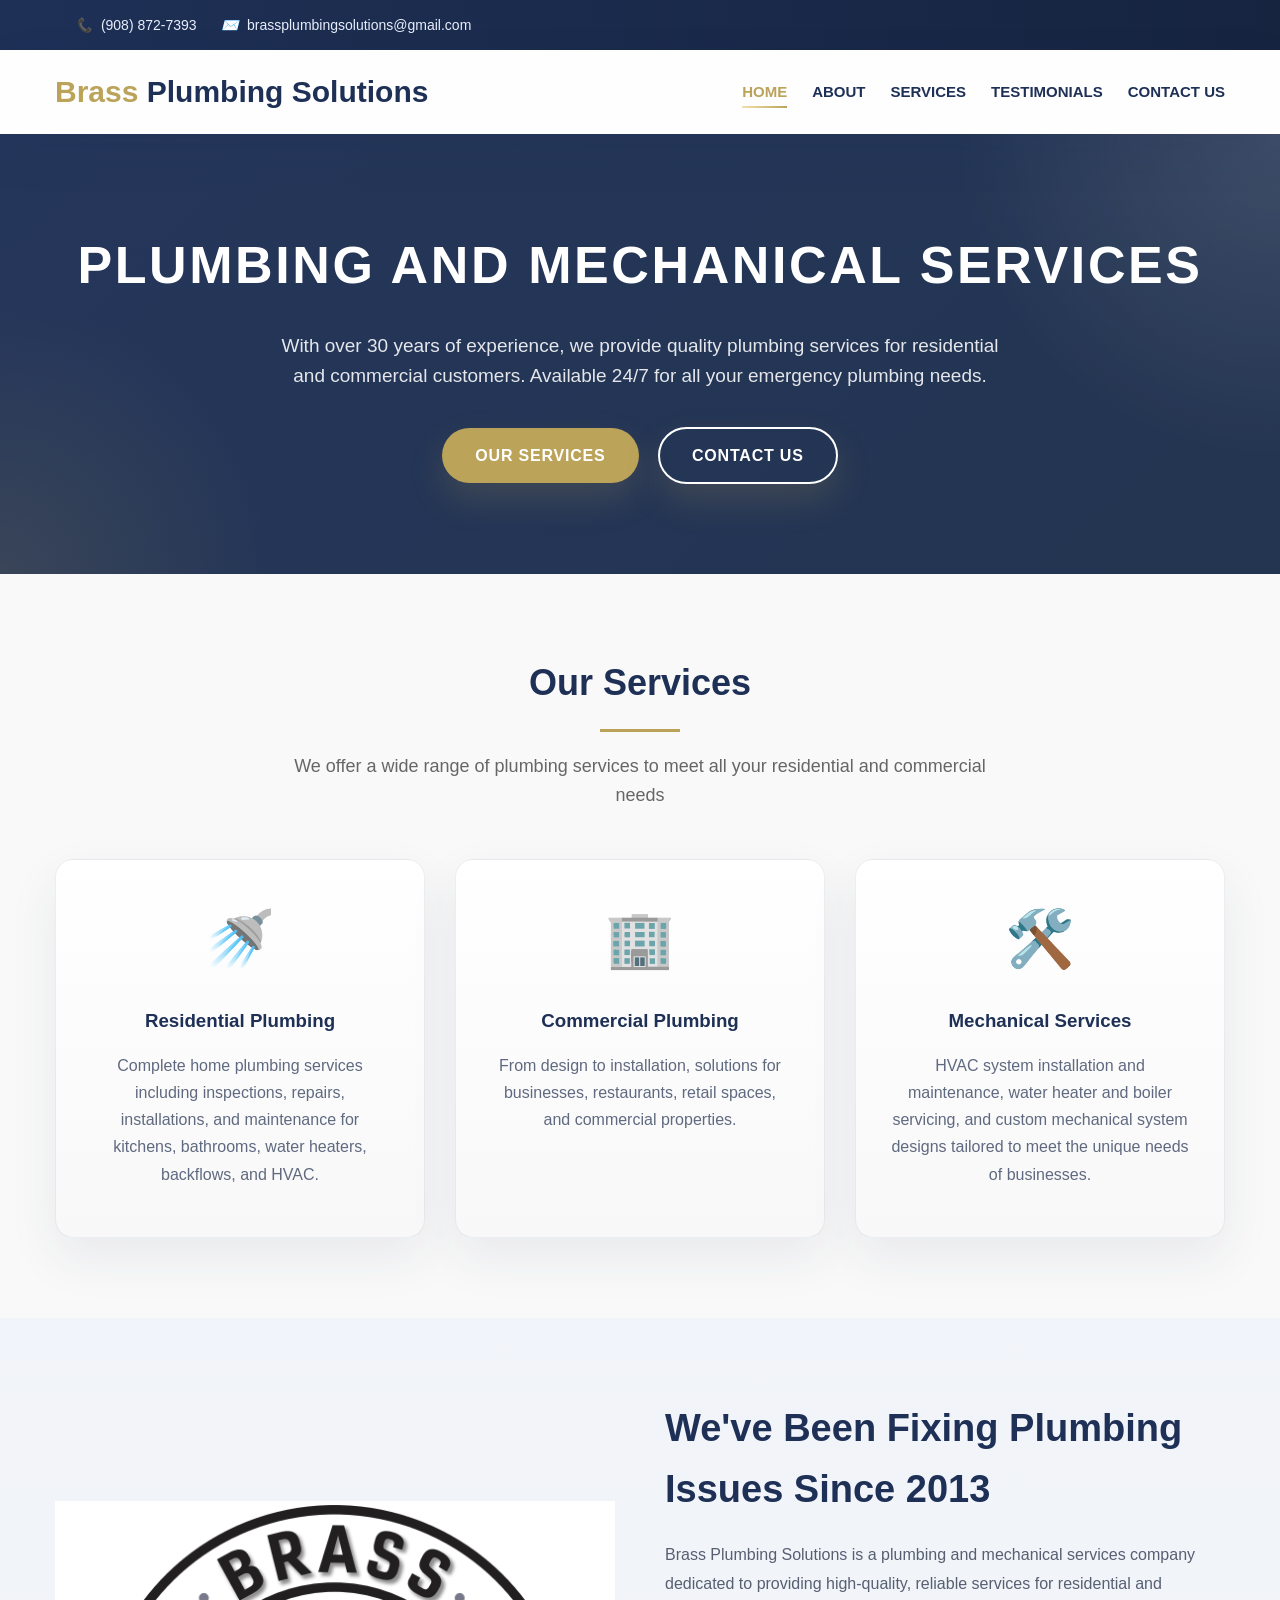
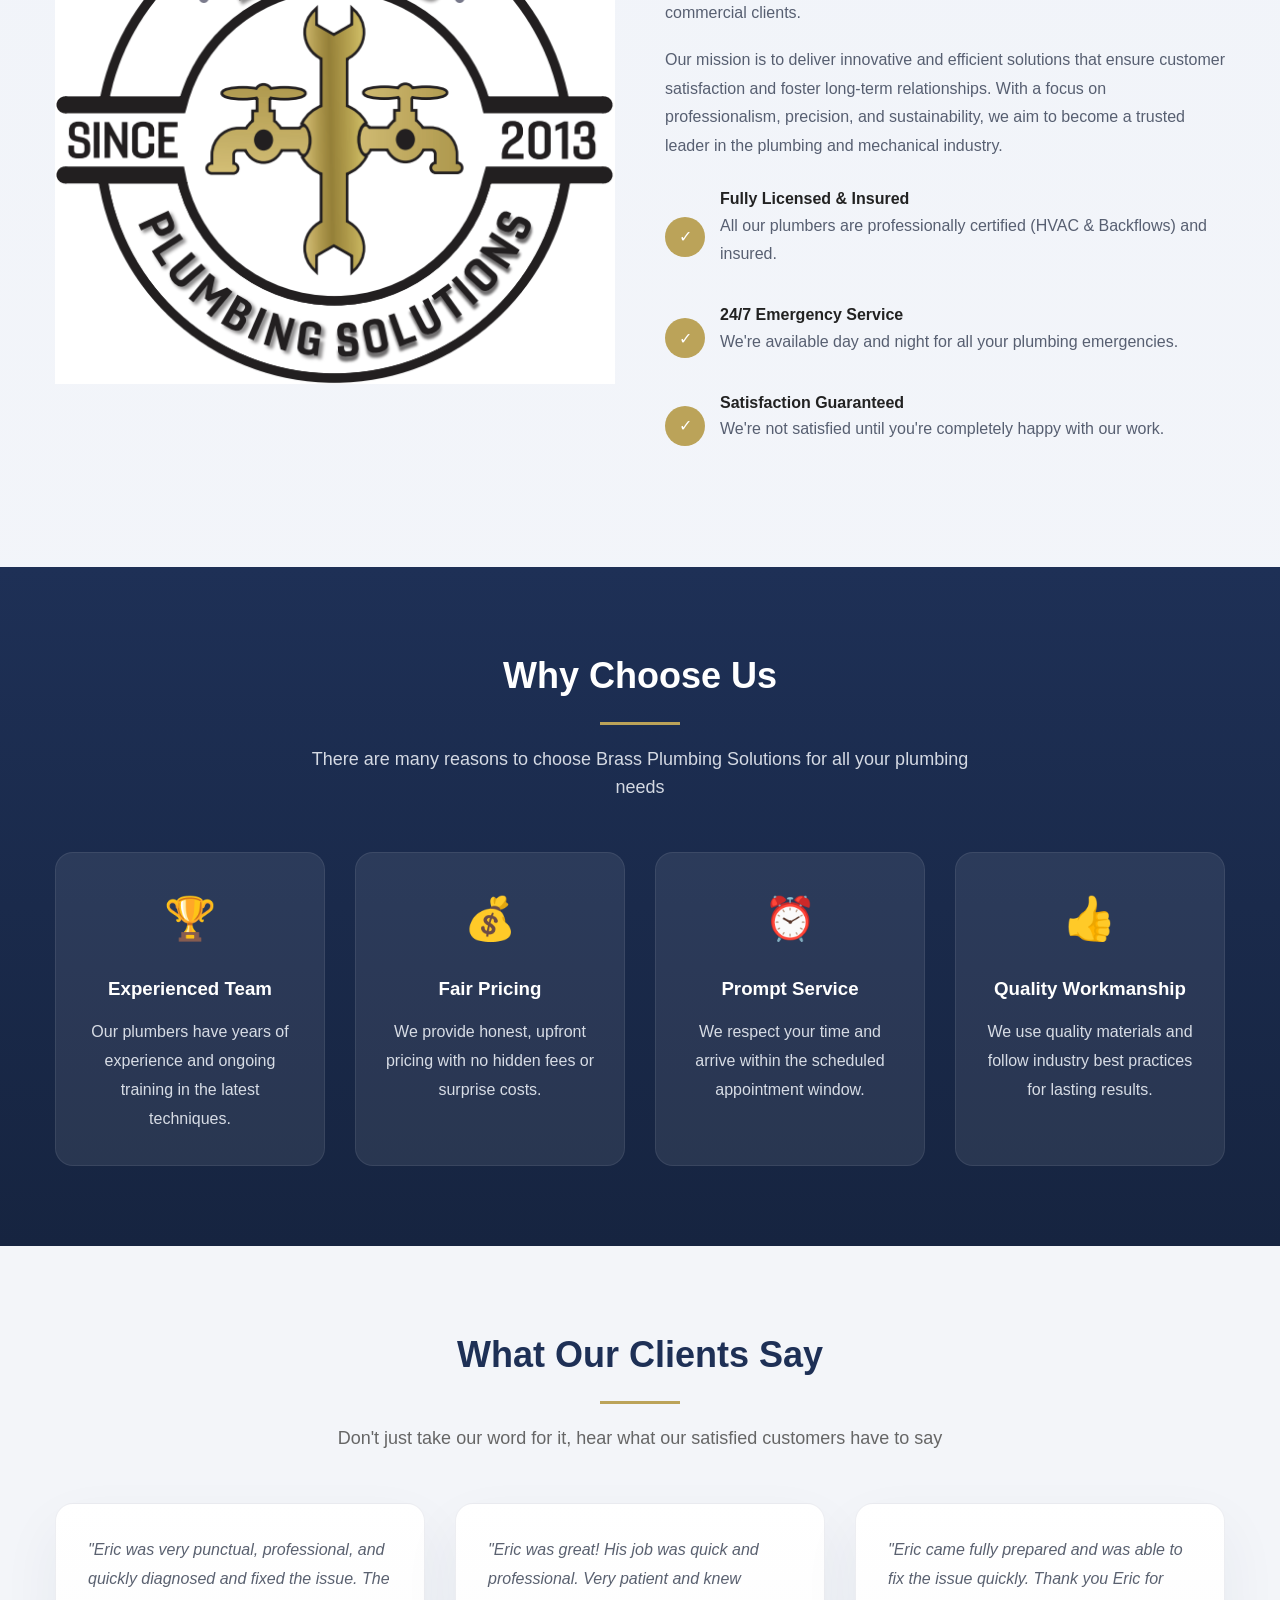
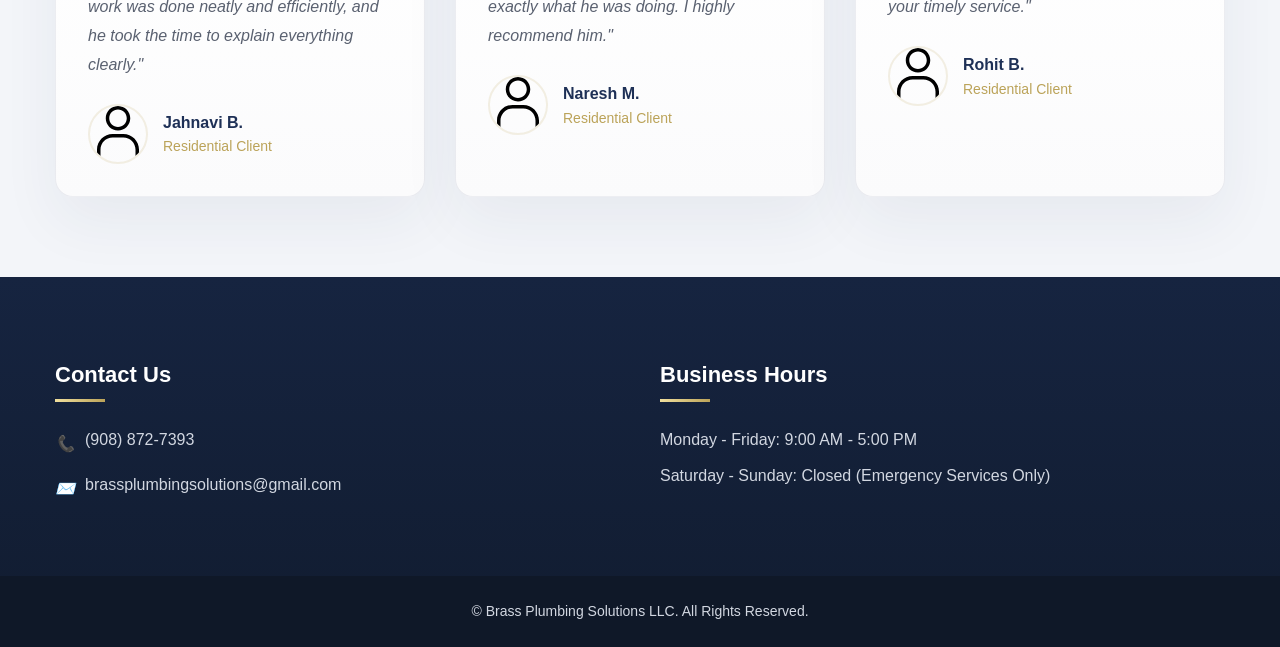
==== index.html @ 040430d1 "Add mobile navigation toggle and improve header styles" ====
<!DOCTYPE html>
<html lang="en">

<head>
    <meta charset="UTF-8">
    <meta name="viewport" content="width=device-width, initial-scale=1.0">
    <title>Brass Plumbing Solutions</title>
    <link rel="stylesheet" href="style.css">

</head>

<body>
    <!-- Header Top -->
    <div class="header-top">
        <div class="container">
            <div class="header-top-content">
                <div class="header-contact">
                    <a name="home"></a>
                    <a href="tel:+19088727393"><i>📞</i> (908) 872-7393</a>
                    <a href="mailto:brassplumbingsolutions@gmail.com"><i>✉️</i> brassplumbingsolutions@gmail.com</a>
                </div>
                <!-- Uncomment when there is social media -->
                <!-- <div class="header-social"> -->
                <!-- <a href="#"">Thumbtack</a> -->
                <!-- <a href="#">TW</a>
                    <a href="#">IG</a>
                    <a href="#">LI</a> -->
            </div>
        </div>
    </div>

    <!-- Main Header -->
    <header class="main-header">
        <div class="container">
            <div class="header-content">
                <div class="logo">
                    <span>Brass</span> Plumbing Solutions
                </div>
                <button class="mobile-menu-toggle" type="button" aria-label="Toggle navigation menu">
                    <span class="menu-icon">
                        <span></span>
                        <span></span>
                        <span></span>
                    </span>
                    <span class="menu-label">Navigation</span>
                </button>
                <ul class="nav-menu">
                    <li><a href="#" class="active">Home</a></li>
                    <li><a href="#about">About</a></li>
                    <li><a href="#services">Services</a></li>
                    <!-- <li><a href="#">Projects</a></li> -->
                    <li><a href="#testimonials">Testimonials</a></li>
                    <li><a href="contact-page.html">Contact Us</a></li>
                </ul>
            </div>
        </div>
    </header>

    <!-- Hero Section -->
    <section class="hero">
        <div class="container">
            <div class="hero-content">
                <h1>Plumbing and Mechanical Services </h1>
                <p>With over 30 years of experience, we provide quality plumbing services for residential and commercial
                    customers. Available 24/7 for all your emergency plumbing needs.</p>
                <div class="hero-btns">
                    <a href="#services" class="btn">Our Services</a>
                    <a href="contact-page.html" class="btn btn-secondary">Contact Us</a>
                </div>
            </div>
        </div>
    </section>

    <!-- Services Section -->
    <section class="services section-padding">
        <div class="container">
            <div class="section-title">
                <a name="services"></a>
                <h2>Our Services</h2>
                <p>We offer a wide range of plumbing services to meet all your residential and commercial needs</p>
            </div>
            <div class="services-grid">
                <div class="service-box">
                    <div class="service-icon">🚿</div>
                    <h3>Residential Plumbing</h3>
                    <p>Complete home plumbing services including inspections, repairs, installations, and maintenance
                        for kitchens,
                        bathrooms, water heaters, backflows, and HVAC.</p>
                </div>

                <div class="service-box">
                    <div class="service-icon">🏢</div>
                    <h3>Commercial Plumbing</h3>
                    <p>From design to installation, solutions for businesses, restaurants, retail spaces, and commercial
                        properties.</p>
                </div>

                <div class="service-box">
                    <div class="service-icon">🛠️</div>
                    <h3>Mechanical Services</h3>
                    <p>HVAC system installation and maintenance, water heater and boiler servicing, and custom
                        mechanical system designs tailored to meet the unique needs of businesses.</p>
                </div>

            </div>
        </div>
        </div>
    </section>

    <!-- About Section -->
    <section class="about section-padding">
        <div class="container">
            <div class="about-content">
                <div class="about-image">
                    <img src="logo.png" alt="About Brass Plumbing Solutions">
                </div>
                <div class="about-text">
                    <a name="about"></a>
                    <h2>We've Been Fixing Plumbing Issues Since 2013</h2>
                    <p>Brass Plumbing Solutions is a plumbing and mechanical services company dedicated to providing
                        high-quality, reliable services for
                        residential and commercial clients.</p>
                    <p>Our mission is to deliver innovative and efficient solutions that ensure customer satisfaction
                        and foster long-term relationships. With a focus on professionalism, precision, and
                        sustainability,
                        we aim to become a trusted leader in the plumbing and mechanical industry.</p>
                    <div class="about-features">
                        <div class="feature-item">
                            <div class="feature-icon">✓</div>
                            <div>
                                <h4>Fully Licensed & Insured</h4>
                                <p>All our plumbers are professionally certified (HVAC & Backflows) and insured.</p>
                            </div>
                        </div>
                        <div class="feature-item">
                            <div class="feature-icon">✓</div>
                            <div>
                                <h4>24/7 Emergency Service</h4>
                                <p>We're available day and night for all your plumbing emergencies.</p>
                            </div>
                        </div>
                        <div class="feature-item">
                            <div class="feature-icon">✓</div>
                            <div>
                                <h4>Satisfaction Guaranteed</h4>
                                <p>We're not satisfied until you're completely happy with our work.</p>
                            </div>
                        </div>
                    </div>
                    <!-- <a href="#" class="btn">Learn More About Us</a> -->
                </div>
            </div>
        </div>
    </section>

    <!-- Why Choose Us Section -->
    <section class="why-us section-padding">
        <div class="container">
            <div class="section-title">
                <h2>Why Choose Us</h2>
                <p>There are many reasons to choose Brass Plumbing Solutions for all your plumbing needs</p>
            </div>
            <div class="why-us-grid">
                <div class="why-us-box">
                    <div class="why-us-icon">🏆</div>
                    <h3>Experienced Team</h3>
                    <p>Our plumbers have years of experience and ongoing training in the latest techniques.</p>
                </div>
                <div class="why-us-box">
                    <div class="why-us-icon">💰</div>
                    <h3>Fair Pricing</h3>
                    <p>We provide honest, upfront pricing with no hidden fees or surprise costs.</p>
                </div>
                <div class="why-us-box">
                    <div class="why-us-icon">⏰</div>
                    <h3>Prompt Service</h3>
                    <p>We respect your time and arrive within the scheduled appointment window.</p>
                </div>
                <div class="why-us-box">
                    <div class="why-us-icon">👍</div>
                    <h3>Quality Workmanship</h3>
                    <p>We use quality materials and follow industry best practices for lasting results.</p>
                </div>
            </div>
        </div>
    </section>

    <!-- Testimonials Section -->
    <section class="testimonials section-padding">
        <a name="testimonials"></a>
        <div class="container">
            <div class="section-title">
                <h2>What Our Clients Say</h2>
                <p>Don't just take our word for it, hear what our satisfied customers have to say</p>
            </div>
            <div class="testimonial-grid">
                <div class="testimonial-box">
                    <div class="testimonial-text">
                        "Eric was very punctual, professional, and quickly diagnosed and fixed the issue. The work was
                        done neatly and efficiently, and he took the time to explain everything clearly."
                    </div>
                    <div class="testimonial-client">
                        <div class="client-img">
                            <img src="user.svg" alt="Client">
                        </div>
                        <div class="client-info">
                            <h4>Jahnavi B.</h4>
                            <p>Residential Client</p>
                        </div>
                    </div>
                </div>
                <div class="testimonial-box">
                    <div class="testimonial-text">
                        "Eric was great! His job was quick and professional. Very patient and knew exactly what he was
                        doing. I highly recommend him."
                    </div>
                    <div class="testimonial-client">
                        <div class="client-img">
                            <img src="user.svg" alt="Client">
                        </div>
                        <div class="client-info">
                            <h4>Naresh M.</h4>
                            <p>Residential Client</p>
                        </div>
                    </div>
                </div>
                <div class="testimonial-box">
                    <div class="testimonial-text">
                        "Eric came fully prepared and was able to fix the issue quickly. Thank you Eric for your timely
                        service."
                    </div>
                    <div class="testimonial-client">
                        <div class="client-img">
                            <img src="user.svg" alt="Client">
                        </div>
                        <div class="client-info">
                            <h4>Rohit B.</h4>
                            <p>Residential Client</p>
                        </div>
                    </div>
                </div>
            </div>
        </div>
    </section>


    <!-- Footer -->
    <footer class="footer">
        <div class="container">
            <div class="footer-top">
                <!-- <div class="footer-widget">
                    <h3>About Brass Plumbing Solutions</h3>
                    <p>Brass Plumbing Solutions is a family-owned and operated plumbing company serving residential and commercial customers with quality, reliable service since 2003.</p>
                </div> -->
                <div class="footer-widget">
                    <h3>Contact Us</h3>
                    <a name="contact"></a>
                    <div class="footer-contact-info">
                        <!-- <div>
                            <i>📍</i>
                            <p>123 Plumbing Street<br>Anytown, ST 12345</p>
                        </div> -->
                        <div>
                            <i>📞</i>
                            <p>(908) 872-7393</p>
                        </div>
                        <div>
                            <i>✉️</i>
                            <p>brassplumbingsolutions@gmail.com</p>
                        </div>
                    </div>
                </div>
                <!-- <div class="footer-widget">
                    <h3>Our Services</h3>
                    <ul class="footer-links">
                        <li><a href="#">Drain Cleaning</a></li>
                        <li><a href="#">Water Heater Repair</a></li>
                        <li><a href="#">Toilet Repair</a></li>
                        <li><a href="#">Pipe Repair</a></li>
                        <li><a href="#">Bathroom Remodeling</a></li>
                        <li><a href="#">Emergency Services</a></li>
                    </ul>
                </div> -->
                <div class="footer-widget">
                    <h3>Business Hours</h3>
                    <ul class="footer-links">
                        <li>Monday - Friday: 9:00 AM - 5:00 PM</li>
                        <li>Saturday - Sunday: Closed (Emergency Services Only)</li>
                    </ul>
                </div>
            </div>
        </div>
        <div class="footer-bottom">
            <div class="container">
                <p>&copy; Brass Plumbing Solutions LLC. All Rights Reserved.</p>
            </div>
        </div>
    </footer>
    <script>
        document.addEventListener('DOMContentLoaded', function () {
            const menuToggle = document.querySelector('.mobile-menu-toggle');
            const headerContent = document.querySelector('.header-content');
            const navLinks = document.querySelectorAll('.nav-menu a');

            const header = document.querySelector('.main-header');
            if (menuToggle && header) {
                menuToggle.addEventListener('click', function () {
                    header.classList.toggle('nav-open');
                });
            }

            navLinks.forEach(function (link) {
                link.addEventListener('click', function () {
                    if (!link.classList.contains('active')) {
                        header.classList.remove('nav-open');
                    }
                });
            });
        });
    </script>
</body>

</html>
---- style.css ----
* {
    margin: 0;
    padding: 0;
    box-sizing: border-box;
}

body {
    font-family: 'Roboto', Arial, sans-serif;
    line-height: 1.6;
    color: #222;
    background: radial-gradient(circle at top left, rgba(187, 163, 89, 0.10), transparent 25%), linear-gradient(180deg, #eef2f8 0%, #f6f7fb 100%);
    min-height: 100vh;
}

@media (min-width: 769px) {
    html {
        scroll-padding-top: 110px;
    }
}

a {
    text-decoration: none;
    color: inherit;
}

img {
    max-width: 100%;
    display: block;
}

.container {
    max-width: 1200px;
    margin: 0 auto;
    padding: 0 15px;
}

.btn {
    display: inline-block;
    padding: 14px 32px;
    background-color: #bba359;
    color: white;
    border: 1px solid rgba(187, 163, 89, 0.95);
    border-radius: 999px;
    font-weight: 700;
    text-transform: uppercase;
    letter-spacing: 0.05em;
    box-shadow: 0 16px 35px rgba(187, 163, 89, 0.18);
    transition: transform 0.25s ease, background-color 0.25s ease, box-shadow 0.25s ease;
    cursor: pointer;
}

.btn:hover {
    background-color: #a88f4a;
    transform: translateY(-2px);
    box-shadow: 0 22px 40px rgba(168, 143, 74, 0.22);
}

.section-padding {
    padding: 80px 0;
}

.section-title {
    text-align: center;
    margin-bottom: 50px;
}

.section-title h2 {
    font-size: 36px;
    color: #1e3056;
    position: relative;
    padding-bottom: 20px;
    margin-bottom: 20px;
}

.section-title h2:after {
    content: '';
    position: absolute;
    bottom: 0;
    left: 50%;
    transform: translateX(-50%);
    width: 80px;
    height: 3px;
    background-color: #bba359;
}

.section-title p {
    color: #666;
    font-size: 18px;
    max-width: 700px;
    margin: 0 auto;
}

/* Header Styles */
.header-top {
    background: linear-gradient(90deg, #1e3056, #162440);
    padding: 12px 0;
    color: #f4f6ff;
}

.header-top-content {
    display: flex;
    justify-content: space-between;
    align-items: center;
}

.header-contact a {
    margin-right: 20px;
    font-size: 14px;
    color: #e8eefb;
}

.header-contact a:hover {
    color: #f3df99;
}

.header-contact i {
    margin-right: 5px;
    color: #bba359;
}

.header-social a {
    margin-left: 15px;
    font-size: 14px;
}

.main-header {
    position: sticky;
    top: 0;
    z-index: 999;
    padding: 18px 0;
    background-color: rgba(255, 255, 255, 0.92);
    backdrop-filter: blur(12px);
    box-shadow: 0 18px 45px rgba(30, 48, 86, 0.10);
}

.header-content {
    display: flex;
    justify-content: space-between;
    align-items: center;
}

.logo {
    font-size: 30px;
    font-weight: 700;
    color: #1e3056;
}

.logo span {
    color: #bba359;
}

.nav-menu {
    display: flex;
    list-style: none;
}

.mobile-menu-toggle {
    display: none;
    border: none;
    background: transparent;
    padding: 0;
}

.nav-menu li {
    margin-left: 25px;
}

.nav-menu a {
    font-weight: 600;
    color: #1e3056;
    text-transform: uppercase;
    font-size: 15px;
    position: relative;
    transition: color 0.25s ease;
}

.nav-menu a:hover {
    color: #bba359;
}

.nav-menu a.active {
    color: #bba359;
}

.nav-menu a.active:after {
    content: '';
    position: absolute;
    width: 100%;
    height: 2px;
    background: linear-gradient(90deg, #f1e2ac, #bba359);
    bottom: -8px;
    left: 0;
}

/* Hero Section */
.hero {
    position: relative;
    background: linear-gradient(135deg, rgba(30, 48, 86, 0.97), rgba(27, 45, 74, 0.96));
    color: white;
    padding: 90px 0;
    text-align: center;
    overflow: hidden;
}

.hero:before {
    content: '';
    position: absolute;
    inset: 0;
    background: radial-gradient(circle at top right, rgba(255, 255, 255, 0.12), transparent 24%), radial-gradient(circle at bottom left, rgba(187, 163, 89, 0.14), transparent 20%);
    pointer-events: none;
}

.hero-content {
    position: relative;
    z-index: 1;
}

.hero-badge {
    display: inline-block;
    margin-bottom: 18px;
    padding: 8px 18px;
    border-radius: 999px;
    background: rgba(255, 255, 255, 0.14);
    color: #f9efc2;
    font-size: 0.85rem;
    font-weight: 700;
    letter-spacing: 0.08em;
    text-transform: uppercase;
    border: 1px solid rgba(255, 255, 255, 0.20);
}

.hero-content h1 {
    font-size: 52px;
    margin-bottom: 24px;
    text-transform: uppercase;
    letter-spacing: 0.05em;
}

.hero-content p {
    font-size: 19px;
    margin-bottom: 35px;
    max-width: 720px;
    margin-left: auto;
    margin-right: auto;
    color: rgba(255, 255, 255, 0.88);
}

.hero-btns .btn-secondary {
    background-color: transparent;
    border-color: rgba(255, 255, 255, 0.95);
    color: white;
}

.hero-btns .btn-secondary:hover {
    background-color: white;
    color: #1e3056;
}

.hero-btns {
    margin-top: 30px;
}

.hero-btns .btn-secondary {
    background-color: transparent;
    border: 2px solid white;
    margin-left: 15px;
}

.hero-btns .btn-secondary:hover {
    background-color: white;
    color: #1e3056;
}

/* Services Section */
.services {
    background-color: #f9f9f9;
}

.services-grid {
    display: grid;
    grid-template-columns: repeat(auto-fit, minmax(300px, 1fr));
    gap: 30px;
}

.service-box {
    background: linear-gradient(180deg, #ffffff 0%, #f8f8f9 100%);
    padding: 34px;
    border-radius: 18px;
    box-shadow: 0 20px 50px rgba(34, 56, 88, 0.08);
    border: 1px solid rgba(30, 48, 86, 0.08);
    transition: transform 0.3s ease, box-shadow 0.3s ease;
    text-align: center;
}

.service-box:hover {
    transform: translateY(-8px);
    box-shadow: 0 28px 65px rgba(34, 56, 88, 0.14);
}

.service-icon {
    margin-bottom: 22px;
    color: #bba359;
    font-size: 56px;
}

.service-box h3 {
    margin-bottom: 16px;
    color: #1e3056;
}

.service-box p {
    color: #5f697f;
    margin-bottom: 15px;
    line-height: 1.7;
}

/* About Section */
.about-content {
    display: grid;
    grid-template-columns: 1fr 1fr;
    gap: 50px;
    align-items: center;
}

.about-text h2 {
    color: #1e3056;
    font-size: 38px;
    margin-bottom: 22px;
}

.about-text p {
    margin-bottom: 18px;
    color: #575f71;
    line-height: 1.8;
}

.about-features {
    margin: 25px 0;
}

.feature-item {
    display: flex;
    align-items: center;
    margin-bottom: 15px;
}

.feature-icon {
    width: 40px;
    height: 40px;
    background-color: #bba359;
    color: white;
    border-radius: 50%;
    display: flex;
    align-items: center;
    justify-content: center;
    margin-right: 15px;
    flex-shrink: 0;
}

/* Why Choose Us */
.why-us {
    background: linear-gradient(180deg, #1e3056 0%, #162440 100%);
    color: white;
}

.why-us .section-title h2 {
    color: white;
}

.why-us .section-title p {
    color: #d4d9e3;
}

.why-us-grid {
    display: grid;
    grid-template-columns: repeat(auto-fit, minmax(250px, 1fr));
    gap: 30px;
}

.why-us-box {
    text-align: center;
    padding: 32px 24px;
    border-radius: 18px;
    background-color: rgba(255, 255, 255, 0.08);
    border: 1px solid rgba(255, 255, 255, 0.08);
    transition: transform 0.3s ease, background-color 0.3s ease;
}

.why-us-box:hover {
    transform: translateY(-6px);
    background-color: rgba(255, 255, 255, 0.12);
}

.why-us-icon {
    font-size: 42px;
    color: #f1da91;
    margin-bottom: 22px;
}

.why-us-box h3 {
    margin-bottom: 14px;
}

.why-us-box p {
    color: #d7dce5;
    line-height: 1.8;
}

/* Testimonials */
.testimonials {
    background-color: #f3f5f9;
}

.testimonial-grid {
    display: grid;
    grid-template-columns: repeat(auto-fit, minmax(300px, 1fr));
    gap: 30px;
}

.testimonial-box {
    background: linear-gradient(180deg, #ffffff 0%, #fbfbfc 100%);
    padding: 32px;
    border-radius: 18px;
    box-shadow: 0 25px 60px rgba(34, 56, 88, 0.06);
    border: 1px solid rgba(30, 48, 86, 0.08);
}

.testimonial-text {
    margin-bottom: 24px;
    color: #5a6170;
    font-style: italic;
    line-height: 1.8;
}

.testimonial-client {
    display: flex;
    align-items: center;
}

.client-img {
    width: 60px;
    height: 60px;
    border-radius: 50%;
    overflow: hidden;
    margin-right: 15px;
    border: 2px solid rgba(187, 163, 89, 0.16);
}

.client-info h4 {
    color: #1e3056;
}

.client-info p {
    color: #bba359;
    font-size: 14px;
}

/* Call to Action */
.cta {
    background: linear-gradient(rgba(30, 48, 86, 0.9), rgba(30, 48, 86, 0.9)), url('/api/placeholder/1200/400') no-repeat;
    background-size: cover;
    background-position: center;
    padding: 80px 0;
    text-align: center;
    color: white;
}

.cta h2 {
    font-size: 36px;
    margin-bottom: 20px;
}

.cta p {
    max-width: 700px;
    margin: 0 auto 30px;
    color: #ccc;
}

/* Footer */
.footer {
    background: linear-gradient(180deg, #162440 0%, #111c30 100%);
    color: #d2d7e1;
    padding-top: 80px;
}

.footer-top {
    display: grid;
    grid-template-columns: repeat(auto-fit, minmax(250px, 1fr));
    gap: 40px;
    margin-bottom: 60px;
}

.footer-widget h3 {
    color: white;
    margin-bottom: 25px;
    font-size: 22px;
    position: relative;
    padding-bottom: 10px;
}

.footer-widget h3:after {
    content: '';
    position: absolute;
    left: 0;
    bottom: 0;
    width: 50px;
    height: 3px;
    background: linear-gradient(90deg, #f0df9d, #bba359);
}

.footer-contact-info div {
    display: flex;
    margin-bottom: 15px;
}

.footer-contact-info i {
    color: #bba359;
    margin-right: 10px;
    margin-top: 4px;
}

.footer-links {
    list-style: none;
}

.footer-links li {
    margin-bottom: 10px;
}

.footer-links a {
    position: relative;
    padding-left: 20px;
    transition: color 0.25s ease;
}

.footer-links a:hover {
    color: #bba359;
}

.footer-links a:before {
    content: "→";
    position: absolute;
    left: 0;
    color: #bba359;
}

.footer-bottom {
    background-color: #0f1828;
    padding: 24px 0;
    text-align: center;
    font-size: 14px;
}

/* Under Construction Bar */
.bar {
    background-color: #FF0000;
    width: 100%;
    height: 50px;
    display: flex;
    justify-content: center;
    align-items: center;
    color: white;
    padding-top: 10px;
}

/* Contact Form Styling*/
.contact-form {
    background: linear-gradient(180deg, #ffffff 0%, #f7f8fb 100%);
    padding: 36px;
    border-radius: 22px;
    box-shadow: 0 28px 60px rgba(34, 56, 88, 0.08);
    border: 1px solid rgba(30, 48, 86, 0.08);
}

.form-card-header {
    margin-bottom: 30px;
}

.form-card-header span {
    display: inline-block;
    margin-bottom: 14px;
    padding: 10px 22px;
    border-radius: 999px;
    background-color: #f3e6ae;
    color: #1f304f;
    font-weight: 700;
    letter-spacing: 0.08em;
    text-transform: uppercase;
    font-size: 0.85rem;
}

.form-card-header p {
    margin: 0;
    color: #5c6675;
    line-height: 1.8;
    font-size: 0.98rem;
}

.form-group {
    margin-bottom: 22px;
}

.form-group label {
    display: block;
    margin-bottom: 10px;
    font-weight: 700;
    color: #1e3056;
}

.form-group input,
.form-group textarea,
.form-group select {
    width: 100%;
    padding: 14px 16px;
    border: 1px solid rgba(30, 48, 86, 0.14);
    border-radius: 12px;
    font-family: inherit;
    font-size: 16px;
    background-color: #fff;
    transition: border-color 0.25s ease, box-shadow 0.25s ease;
}

.form-group input:focus,
.form-group textarea:focus,
.form-group select:focus {
    outline: none;
    border-color: #bba359;
    box-shadow: 0 0 0 4px rgba(187, 163, 89, 0.12);
}

.form-group textarea {
    min-height: 170px;
    resize: vertical;
}

.form-grid {
    display: grid;
    grid-template-columns: 1fr 1fr;
    gap: 20px;
}

.form-full {
    grid-column: span 2;
}

/* Form Status Messages */
.form-status {
    display: none;
    padding: 10px;
    margin-top: 10px;
    border-radius: 5px;
    text-align: center;
    font-weight: bold;
    font-size: 16px;
}

.form-status.success {
    display: block;
    background-color: #d4edda;
    color: #155724;
    border: 1px solid #c3e6cb;
}

.form-status.error {
    display: block;
    background-color: #f8d7da;
    color: #721c24;
    border: 1px solid #f5c6cb;
}

.contact-info {
    background-color: #1e3056;
    color: white;
    padding: 32px;
    border-radius: 22px;
    border: 1px solid rgba(255, 255, 255, 0.08);
}

.contact-info-badge {
    display: block;
    margin-bottom: 22px;
    padding: 14px 18px;
    border-radius: 14px;
    background: rgba(255, 255, 255, 0.10);
    border: 1px solid rgba(255, 255, 255, 0.14);
    color: #f9efc2;
    font-size: 0.95rem;
    line-height: 1.6;
}

.contact-info h3 {
    color: #f1da91;
    margin-bottom: 20px;
}

.contact-info-item {
    display: flex;
    margin-bottom: 15px;
    align-items: flex-start;
}

.contact-info-item i {
    color: #bba359;
    margin-right: 10px;
    margin-top: 5px;
    font-size: 18px;
}

.contact-wrapper {
    display: grid;
    grid-template-columns: 2fr 1fr;
    gap: 30px;
}

.required-field::after {
    content: "*";
    color: red;
    margin-left: 4px;
}


@media (max-width: 768px) {
    .btn {
        display: block;
        width: 100%;
        text-align: center;
        padding: 15px;
        font-size: 18px;
    }

    .hero {
        padding: 60px 0;
    }

    .hero-content h1 {
        font-size: 34px;
        line-height: 1.1;
    }

    .hero-content p {
        font-size: 16px;
        max-width: 100%;
    }

    .hero-btns {
        display: flex;
        flex-direction: column;
        gap: 14px;
        align-items: center;
    }

    .hero-btns .btn {
        width: 100%;
        max-width: 320px;
    }

    .header-top-content {
        flex-direction: column;
        text-align: center;
        gap: 8px;
        padding: 0 8px;
    }

    .header-top-content .header-contact a {
        display: inline-block;
        margin: 6px 0;
    }

    .main-header {
        position: static;
        background-color: rgba(255, 255, 255, 0.98);
        box-shadow: 0 8px 24px rgba(30, 48, 86, 0.07);
    }

    .header-content {
        flex-direction: column;
        align-items: center;
        gap: 20px;
    }

    .logo {
        margin-bottom: 0;
    }

    .mobile-menu-toggle {
        display: inline-flex;
        align-items: center;
        justify-content: center;
        gap: 10px;
        min-width: 140px;
        height: 48px;
        padding: 0 14px;
        border: 1px solid rgba(30, 48, 86, 0.14);
        border-radius: 16px;
        background: rgba(255, 255, 255, 0.96);
        box-shadow: 0 12px 28px rgba(30, 48, 86, 0.08);
        cursor: pointer;
        transition: background 0.25s ease, transform 0.25s ease, box-shadow 0.25s ease;
    }

    .nav-menu {
        flex-direction: column;
        text-align: center;
        width: 100%;
        padding: 0;
    }

    .mobile-menu-toggle:hover {
        background: rgba(255, 255, 255, 1);
        transform: translateY(-1px);
        box-shadow: 0 14px 32px rgba(30, 48, 86, 0.12);
    }

    .mobile-menu-toggle .menu-icon {
        display: flex;
        flex-direction: column;
        justify-content: center;
        align-items: center;
        gap: 4px;
    }

    .mobile-menu-toggle .menu-icon span {
        display: block;
        width: 24px;
        height: 3px;
        background: #1e3056;
        border-radius: 999px;
        transition: transform 0.25s ease, opacity 0.25s ease;
    }

    .menu-label {
        font-size: 0.95rem;
        font-weight: 700;
        color: #1e3056;
        white-space: nowrap;
    }

    .main-header.nav-open .mobile-menu-toggle span:nth-child(1) {
        transform: translateY(6px) rotate(45deg);
    }

    .main-header.nav-open .mobile-menu-toggle span:nth-child(2) {
        opacity: 0;
    }

    .main-header.nav-open .mobile-menu-toggle span:nth-child(3) {
        transform: translateY(-6px) rotate(-45deg);
    }

    .main-header {
        position: relative;
    }

    .nav-menu {
        display: none;
        position: absolute;
        top: 100%;
        left: 0;
        right: 0;
        background: rgba(255, 255, 255, 0.98);
        padding: 18px 20px 20px;
        gap: 12px;
        flex-direction: column;
        border-radius: 0 0 20px 20px;
        box-shadow: 0 24px 50px rgba(30, 48, 86, 0.12);
        z-index: 999;
    }

    .main-header.nav-open .nav-menu {
        display: flex;
    }

    .nav-menu li {
        margin: 8px 0;
    }

    .nav-menu a {
        display: block;
        padding: 12px 0;
    }

    .about-content {
        grid-template-columns: 1fr;
    }

    .about-image {
        grid-row: 1;
        margin-bottom: 30px;
    }

    .services-grid,
    .testimonial-grid {
        grid-template-columns: 1fr;
    }

    .service-box,
    .testimonial-box {
        width: 100%;
        max-width: 100%;
        padding: 28px 22px;
    }

    .contact-wrapper {
        display: block;
    }

    .contact-form,
    .contact-info {
        width: 100%;
        margin-bottom: 20px;
    }

    .form-grid {
        display: block;
    }

    .form-group {
        width: 100%;
        margin-bottom: 18px;
    }

    .form-group input,
    .form-group textarea,
    .form-group select {
        width: 100%;
    }

    .contact-info-item {
        flex-direction: column;
        align-items: flex-start;
    }

    .contact-info-item div {
        margin-top: 10px;
    }

    .footer-top {
        grid-template-columns: 1fr;
        gap: 30px;
    }

    .footer-widget {
        text-align: center;
        padding: 0 12px;
    }

    .footer-contact-info {
        flex-direction: column;
        align-items: center;
    }

    .footer-contact-info div {
        width: 100%;
        max-width: 360px;
        justify-content: center;
        margin: 0 auto 16px;
    }

    .footer-contact-info p,
    .footer-links li {
        word-break: break-word;
        white-space: normal;
    }

    .footer-links {
        padding: 0;
        margin: 0 auto;
        max-width: 360px;
    }

    .footer-links li {
        margin-bottom: 14px;
    }
}
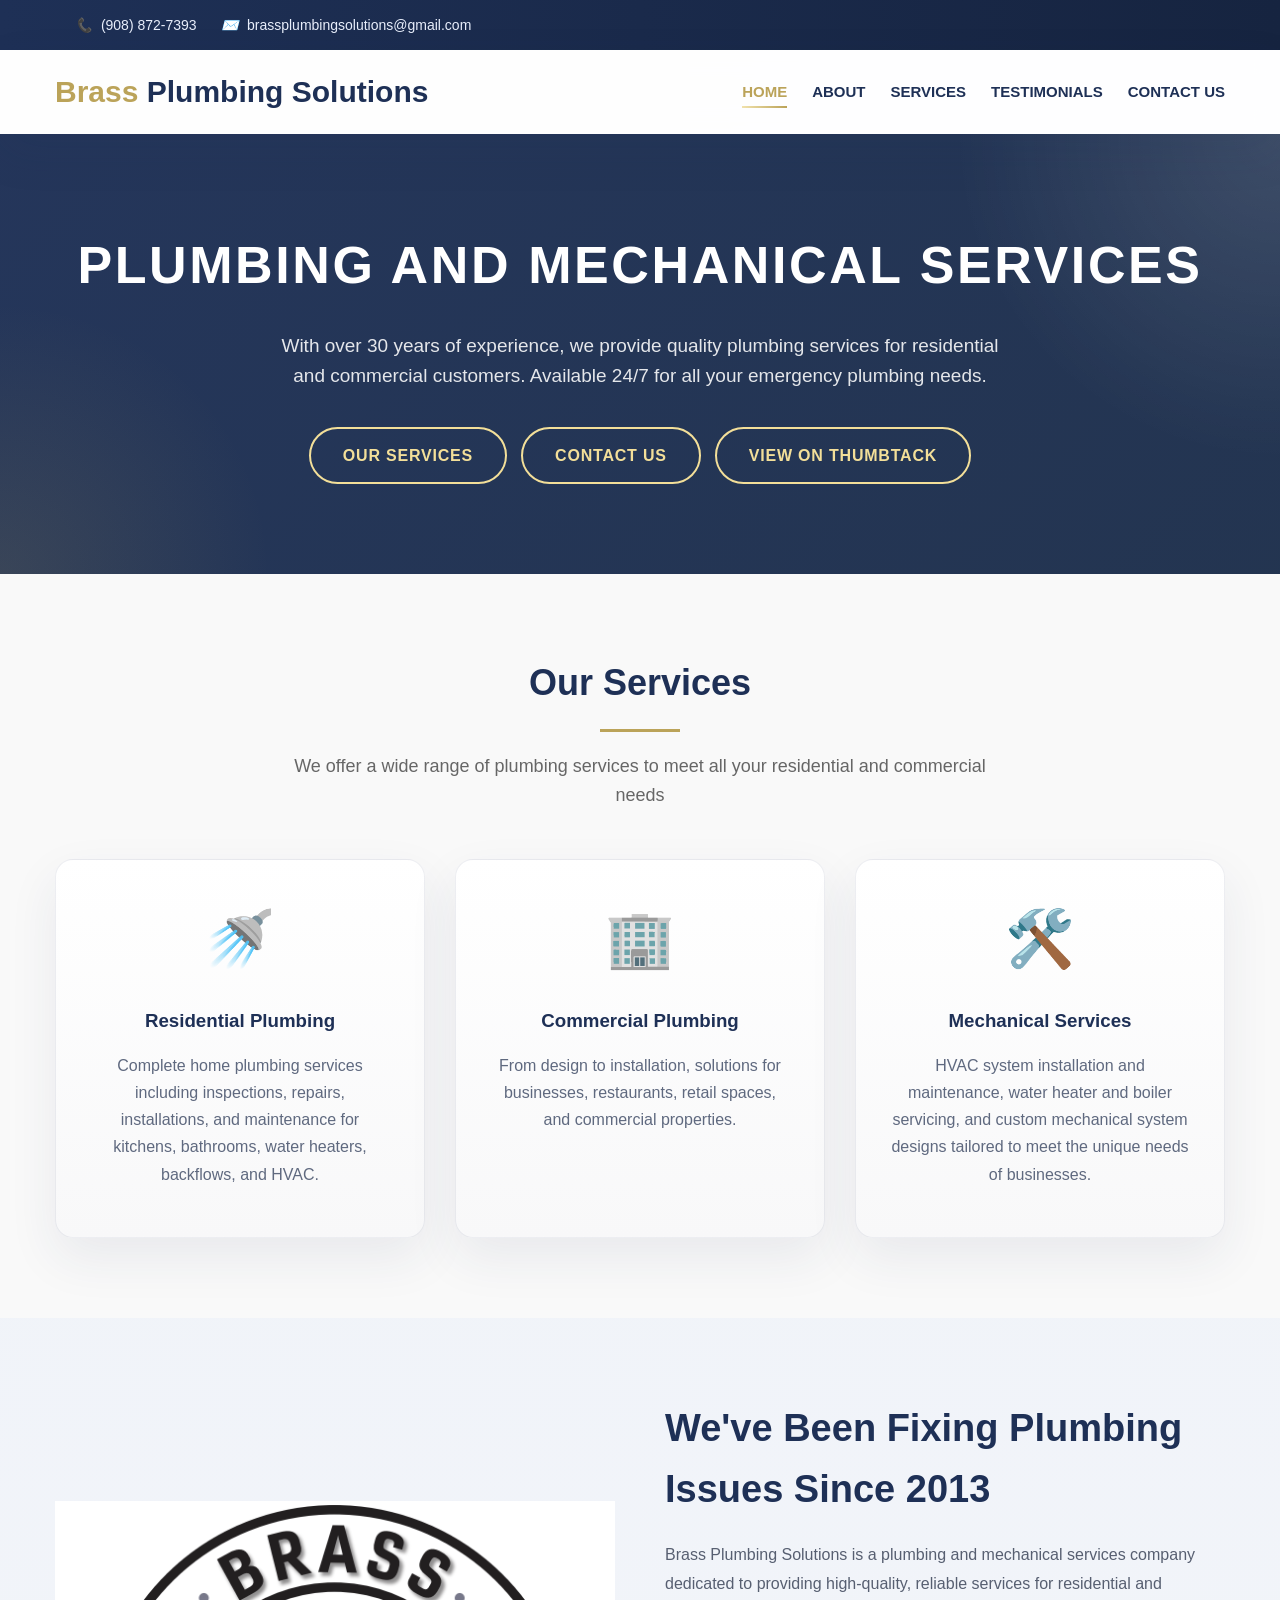
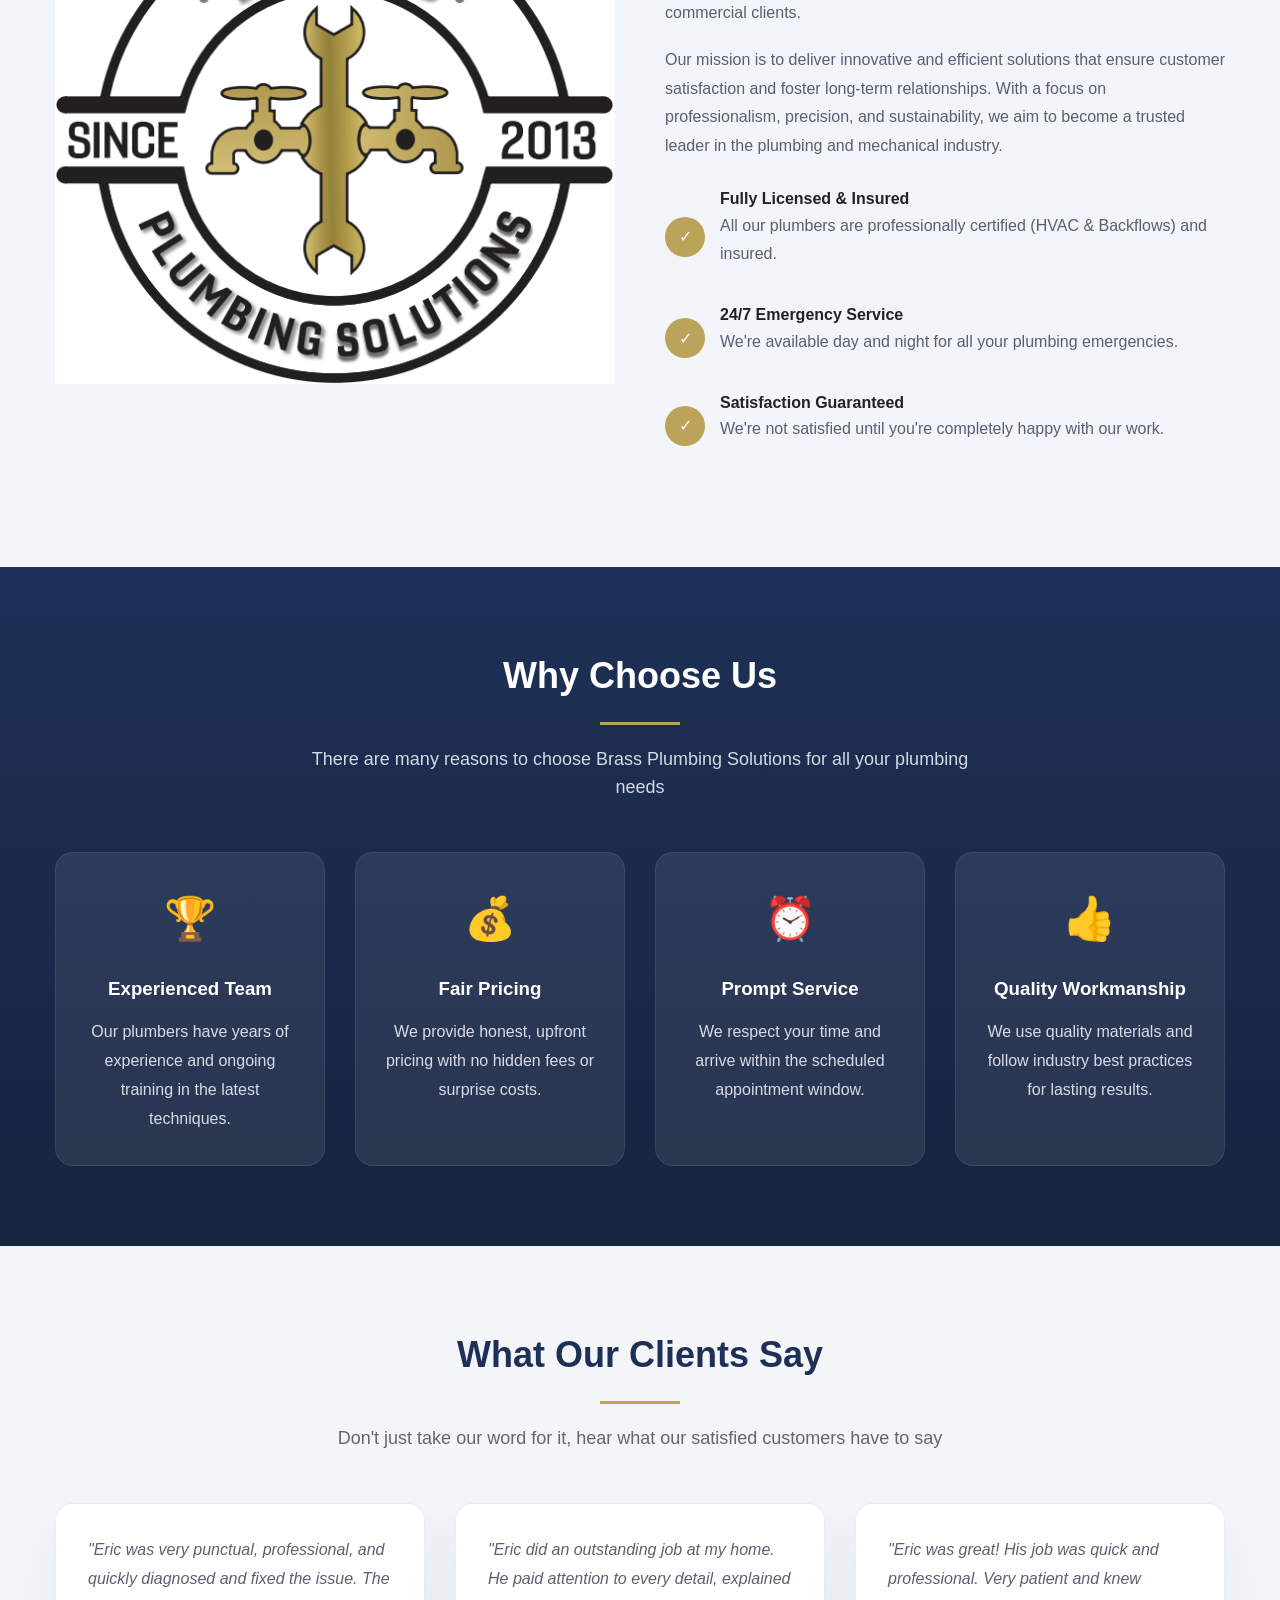
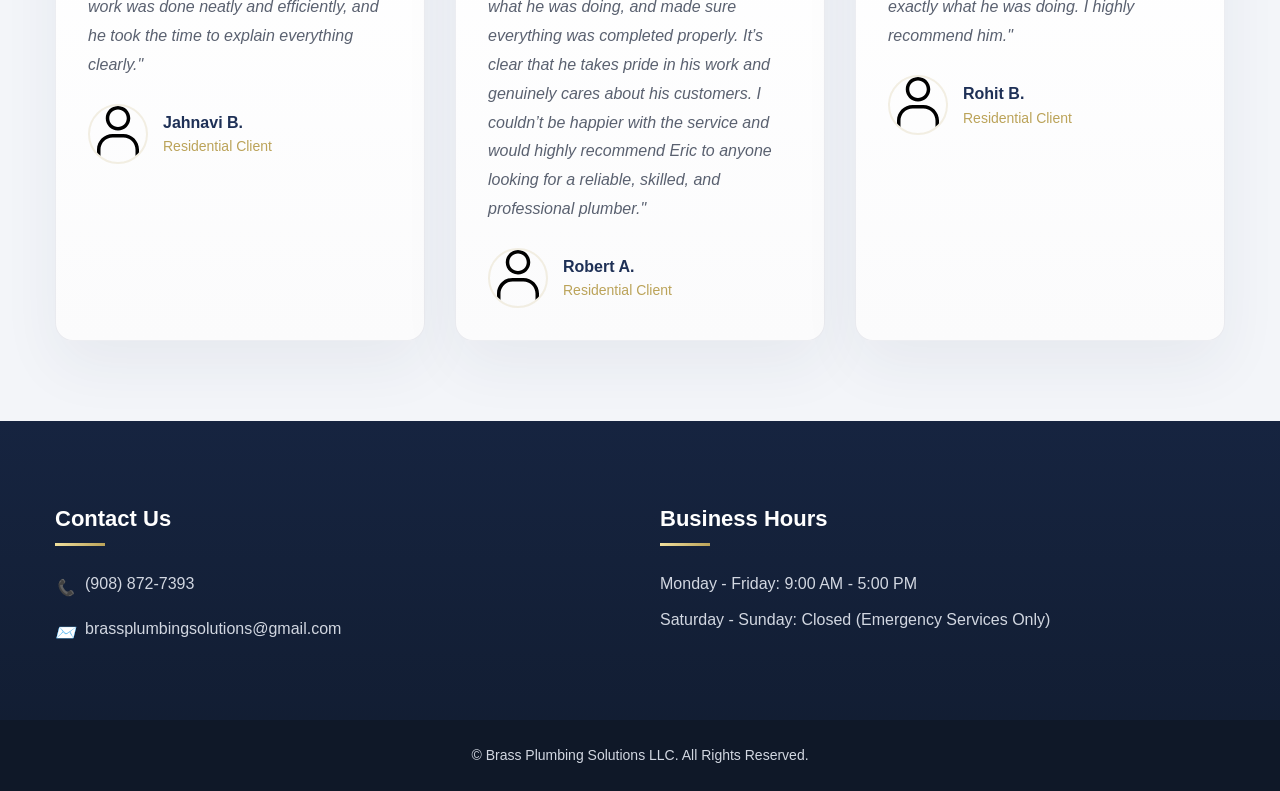
==== commit 149f8a72: "Add Thumbtack link to hero section and update testimonial content" ====
--- a/index.html
+++ b/index.html
@@ -48,7 +48,6 @@
                     <li><a href="#" class="active">Home</a></li>
                     <li><a href="#about">About</a></li>
                     <li><a href="#services">Services</a></li>
-                    <!-- <li><a href="#">Projects</a></li> -->
                     <li><a href="#testimonials">Testimonials</a></li>
                     <li><a href="contact-page.html">Contact Us</a></li>
                 </ul>
@@ -66,6 +65,7 @@
                 <div class="hero-btns">
                     <a href="#services" class="btn">Our Services</a>
                     <a href="contact-page.html" class="btn btn-secondary">Contact Us</a>
+                    <a href="https://www.thumbtack.com/nj/hillsborough/affordable-plumbing-services/brass-plumbing-solutions/service/546276824163778560?utm_medium=web&utm_source=txt&surface=sp" target="_blank" rel="noopener noreferrer" class="btn btn-tertiary">View on Thumbtack</a>
                 </div>
             </div>
         </div>
@@ -211,23 +211,26 @@
                 </div>
                 <div class="testimonial-box">
                     <div class="testimonial-text">
-                        "Eric was great! His job was quick and professional. Very patient and knew exactly what he was
-                        doing. I highly recommend him."
+                        "Eric did an outstanding job at my home. He paid attention to every detail, explained
+                        what he was doing, and made sure everything was completed properly. It’s clear that he takes pride
+                        in his work and genuinely cares about his customers.
+                        I couldn’t be happier with the service and would highly recommend Eric to anyone looking for a
+                        reliable, skilled, and professional plumber."
                     </div>
                     <div class="testimonial-client">
                         <div class="client-img">
                             <img src="user.svg" alt="Client">
                         </div>
                         <div class="client-info">
-                            <h4>Naresh M.</h4>
+                            <h4>Robert A.</h4>
                             <p>Residential Client</p>
                         </div>
                     </div>
                 </div>
                 <div class="testimonial-box">
                     <div class="testimonial-text">
-                        "Eric came fully prepared and was able to fix the issue quickly. Thank you Eric for your timely
-                        service."
+                        "Eric was great! His job was quick and professional. Very patient and knew exactly what he was
+                        doing. I highly recommend him."
                     </div>
                     <div class="testimonial-client">
                         <div class="client-img">
@@ -309,9 +312,38 @@
                 });
             }
 
+            function setActiveLinkFromLocation() {
+                const currentHash = window.location.hash || '#';
+                const normalizedHash = currentHash === '#home' ? '#' : currentHash;
+                const currentPath = window.location.pathname;
+
+                navLinks.forEach(function (link) {
+                    link.classList.remove('active');
+                    const href = link.getAttribute('href');
+
+                    if (href === 'contact-page.html' && currentPath.endsWith('/contact-page.html')) {
+                        link.classList.add('active');
+                        return;
+                    }
+
+                    if (href === normalizedHash || (normalizedHash === '#' && href === '#')) {
+                        link.classList.add('active');
+                    }
+                });
+            }
+
+            setActiveLinkFromLocation();
+            window.addEventListener('hashchange', setActiveLinkFromLocation);
+
             navLinks.forEach(function (link) {
                 link.addEventListener('click', function () {
-                    if (!link.classList.contains('active')) {
+                    const wasActive = link.classList.contains('active');
+                    navLinks.forEach(function (otherLink) {
+                        otherLink.classList.remove('active');
+                    });
+                    link.classList.add('active');
+
+                    if (!wasActive) {
                         header.classList.remove('nav-open');
                     }
                 });
--- a/style.css
+++ b/style.css
@@ -245,30 +245,38 @@
     color: rgba(255, 255, 255, 0.88);
 }
 
+.hero-btns .btn,
 .hero-btns .btn-secondary {
     background-color: transparent;
-    border-color: rgba(255, 255, 255, 0.95);
-    color: white;
-}
-
+    border: 2px solid #f3df99;
+    color: #f3df99;
+    box-shadow: none;
+}
+
+.hero-btns .btn:hover,
 .hero-btns .btn-secondary:hover {
-    background-color: white;
+    background-color: #f3df99;
     color: #1e3056;
+    box-shadow: none;
+}
+
+.hero-btns .btn-tertiary {
+    background-color: transparent;
+    border-color: #f3df99;
+    color: #f3df99;
+}
+
+.hero-btns .btn-tertiary:hover {
+    background-color: #f3df99;
+    color: #1e3056;
 }
 
 .hero-btns {
+    display: flex;
+    flex-wrap: wrap;
+    justify-content: center;
+    gap: 14px;
     margin-top: 30px;
-}
-
-.hero-btns .btn-secondary {
-    background-color: transparent;
-    border: 2px solid white;
-    margin-left: 15px;
-}
-
-.hero-btns .btn-secondary:hover {
-    background-color: white;
-    color: #1e3056;
 }
 
 /* Services Section */
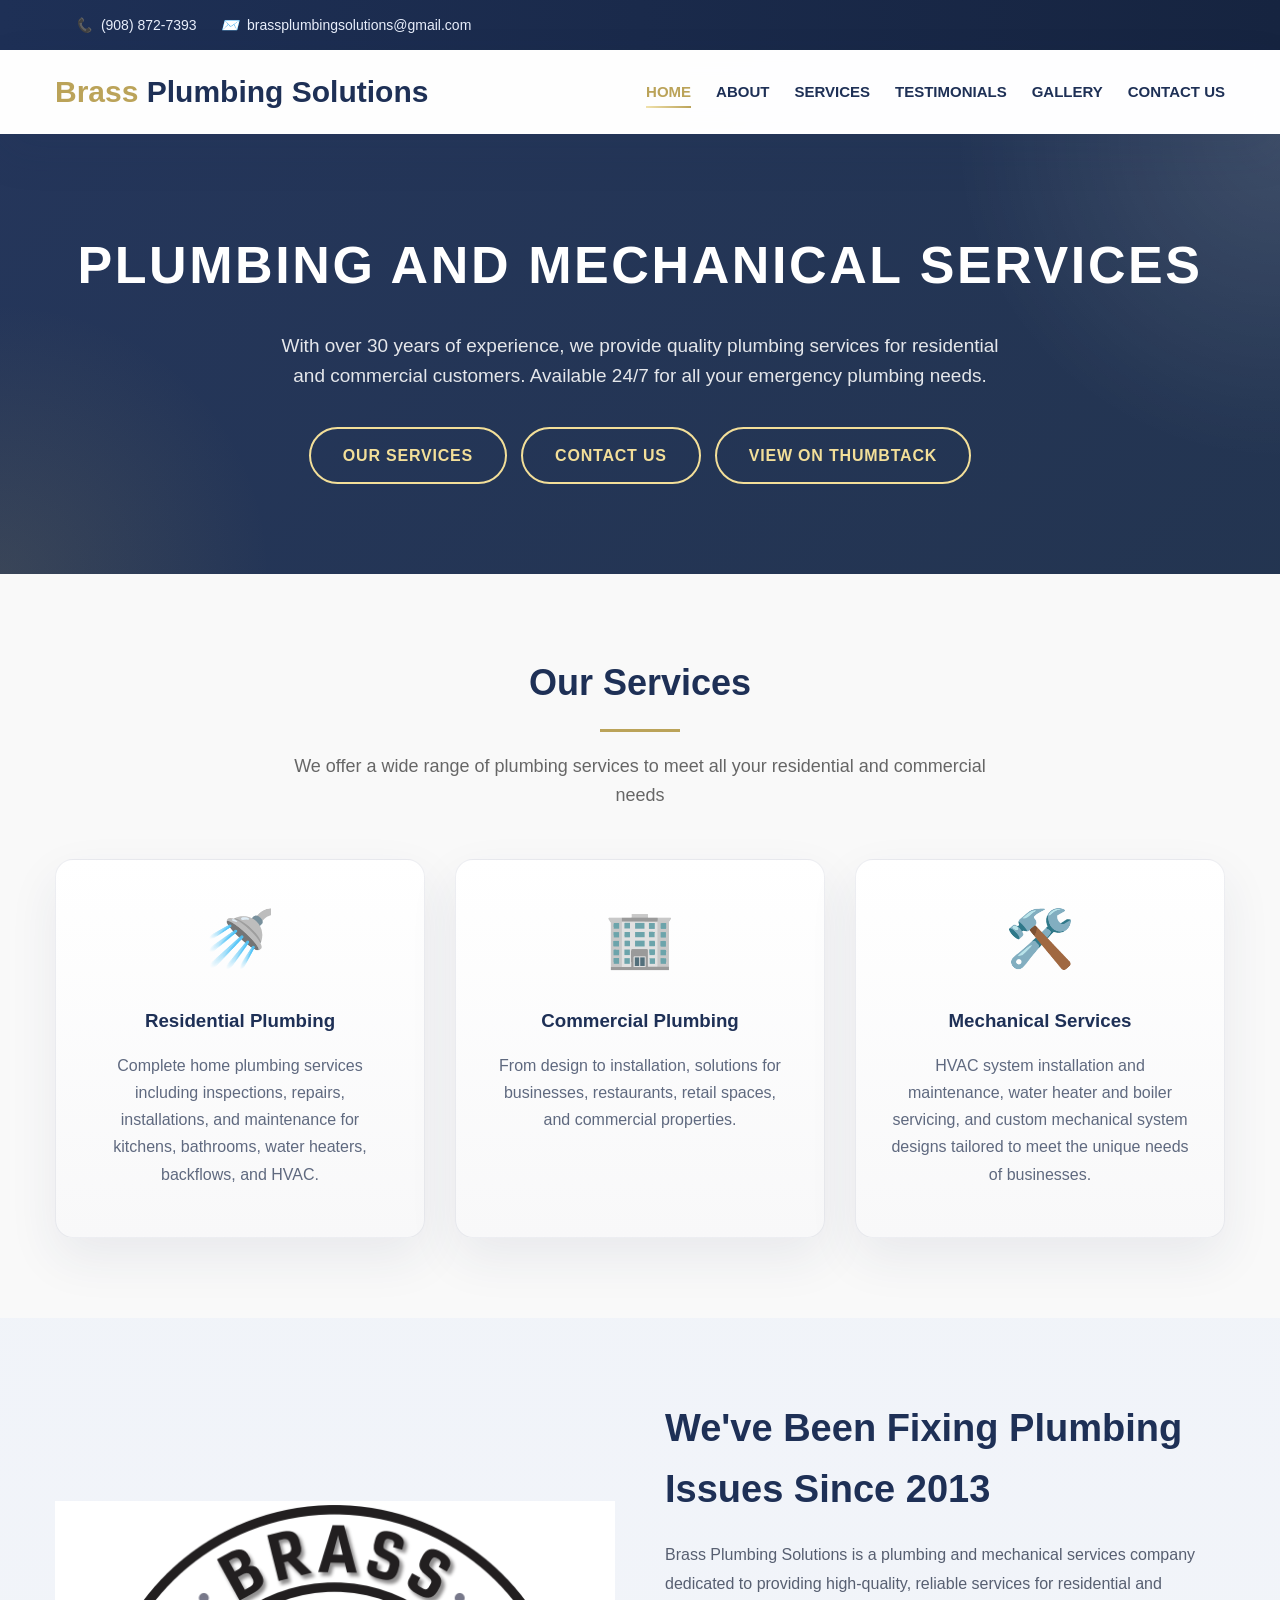
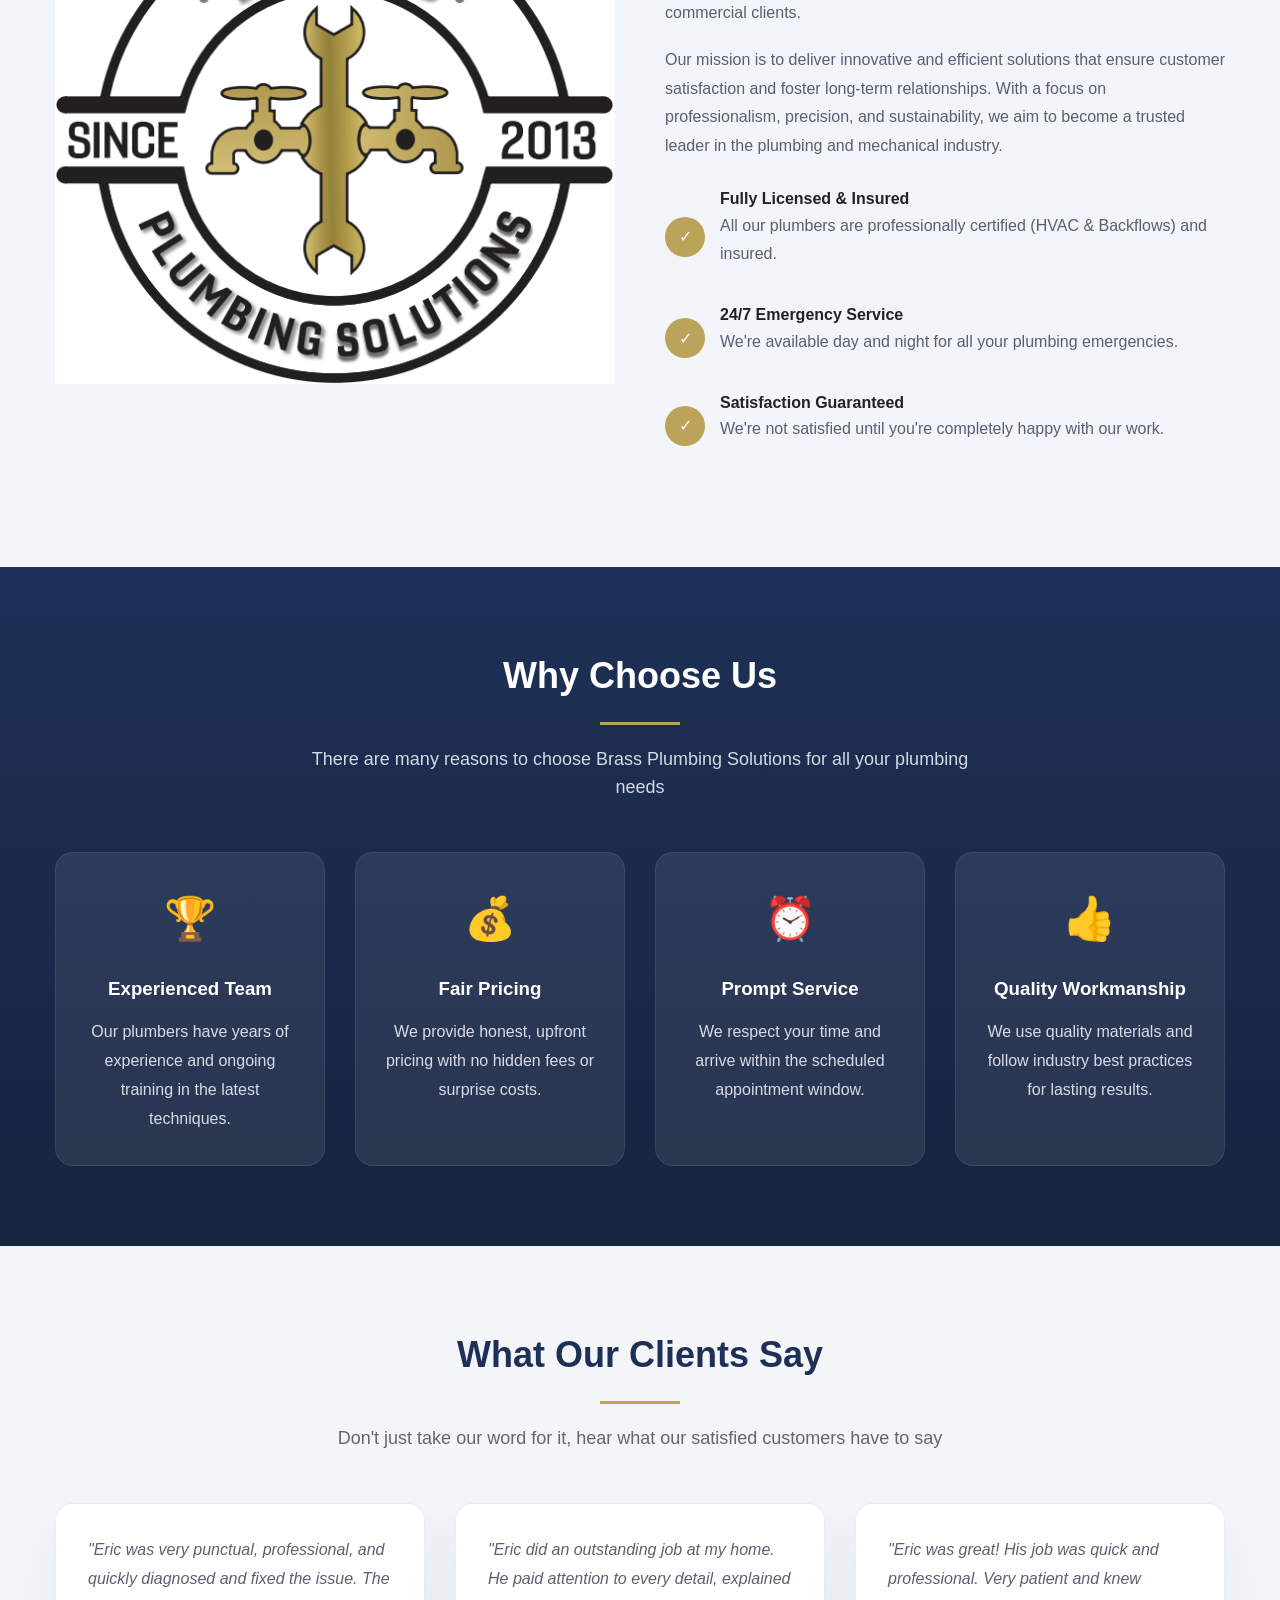
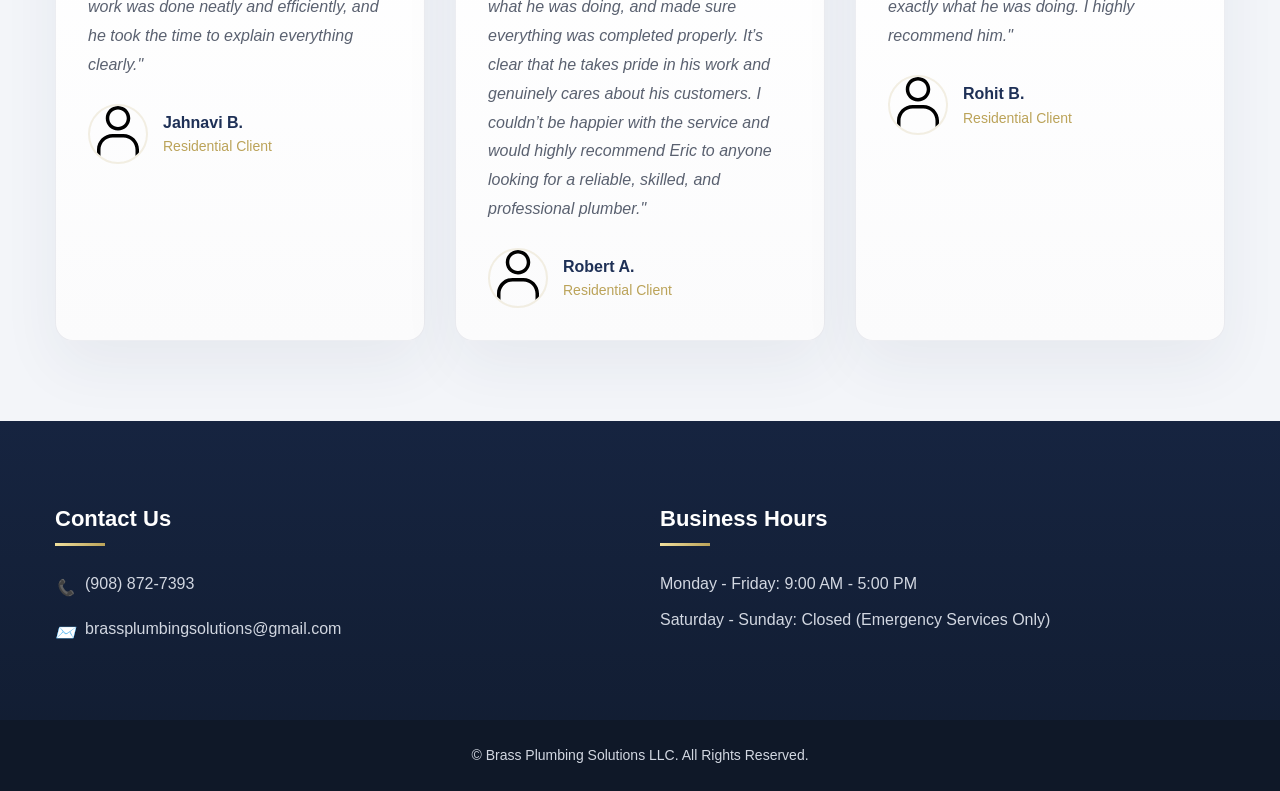
==== commit 3d494f02: "Add gallery page, images, and update navigation links" ====
--- a/index.html
+++ b/index.html
@@ -49,6 +49,7 @@
                     <li><a href="#about">About</a></li>
                     <li><a href="#services">Services</a></li>
                     <li><a href="#testimonials">Testimonials</a></li>
+                    <li><a href="gallery-page.html">Gallery</a></li>
                     <li><a href="contact-page.html">Contact Us</a></li>
                 </ul>
             </div>
@@ -112,7 +113,7 @@
         <div class="container">
             <div class="about-content">
                 <div class="about-image">
-                    <img src="logo.png" alt="About Brass Plumbing Solutions">
+                    <img src="images\logo.png" alt="About Brass Plumbing Solutions">
                 </div>
                 <div class="about-text">
                     <a name="about"></a>
@@ -201,7 +202,7 @@
                     </div>
                     <div class="testimonial-client">
                         <div class="client-img">
-                            <img src="user.svg" alt="Client">
+                            <img src="images/user.svg" alt="Client">
                         </div>
                         <div class="client-info">
                             <h4>Jahnavi B.</h4>
@@ -219,7 +220,7 @@
                     </div>
                     <div class="testimonial-client">
                         <div class="client-img">
-                            <img src="user.svg" alt="Client">
+                            <img src="/images/user.svg" alt="Client">
                         </div>
                         <div class="client-info">
                             <h4>Robert A.</h4>
@@ -234,7 +235,7 @@
                     </div>
                     <div class="testimonial-client">
                         <div class="client-img">
-                            <img src="user.svg" alt="Client">
+                            <img src="/images/user.svg" alt="Client">
                         </div>
                         <div class="client-info">
                             <h4>Rohit B.</h4>
@@ -326,6 +327,11 @@
                         return;
                     }
 
+                    if (href === 'gallery-page.html' && currentPath.endsWith('/gallery-page.html')) {
+                        link.classList.add('active');
+                        return;
+                    }
+
                     if (href === normalizedHash || (normalizedHash === '#' && href === '#')) {
                         link.classList.add('active');
                     }
--- a/style.css
+++ b/style.css
@@ -192,6 +192,8 @@
     left: 0;
 }
 
+
+
 /* Hero Section */
 .hero {
     position: relative;
@@ -412,6 +414,38 @@
 .why-us-box p {
     color: #d7dce5;
     line-height: 1.8;
+}
+
+/* Gallery */
+.gallery {
+    background-color: #f3f5f9;
+}
+
+.gallery-grid {
+    display: grid;
+    grid-template-columns: repeat(auto-fit, minmax(240px, 1fr));
+    gap: 24px;
+}
+
+.gallery-card {
+    background: linear-gradient(180deg, #ffffff 0%, #fbfbfc 100%);
+    border-radius: 18px;
+    overflow: hidden;
+    box-shadow: 0 20px 50px rgba(34, 56, 88, 0.08);
+    border: 1px solid rgba(30, 48, 86, 0.08);
+    transition: transform 0.3s ease, box-shadow 0.3s ease;
+}
+
+.gallery-card:hover {
+    transform: translateY(-6px);
+    box-shadow: 0 28px 65px rgba(34, 56, 88, 0.14);
+}
+
+.gallery-card img {
+    width: 100%;
+    height: 250px;
+    object-fit: cover;
+    display: block;
 }
 
 /* Testimonials */
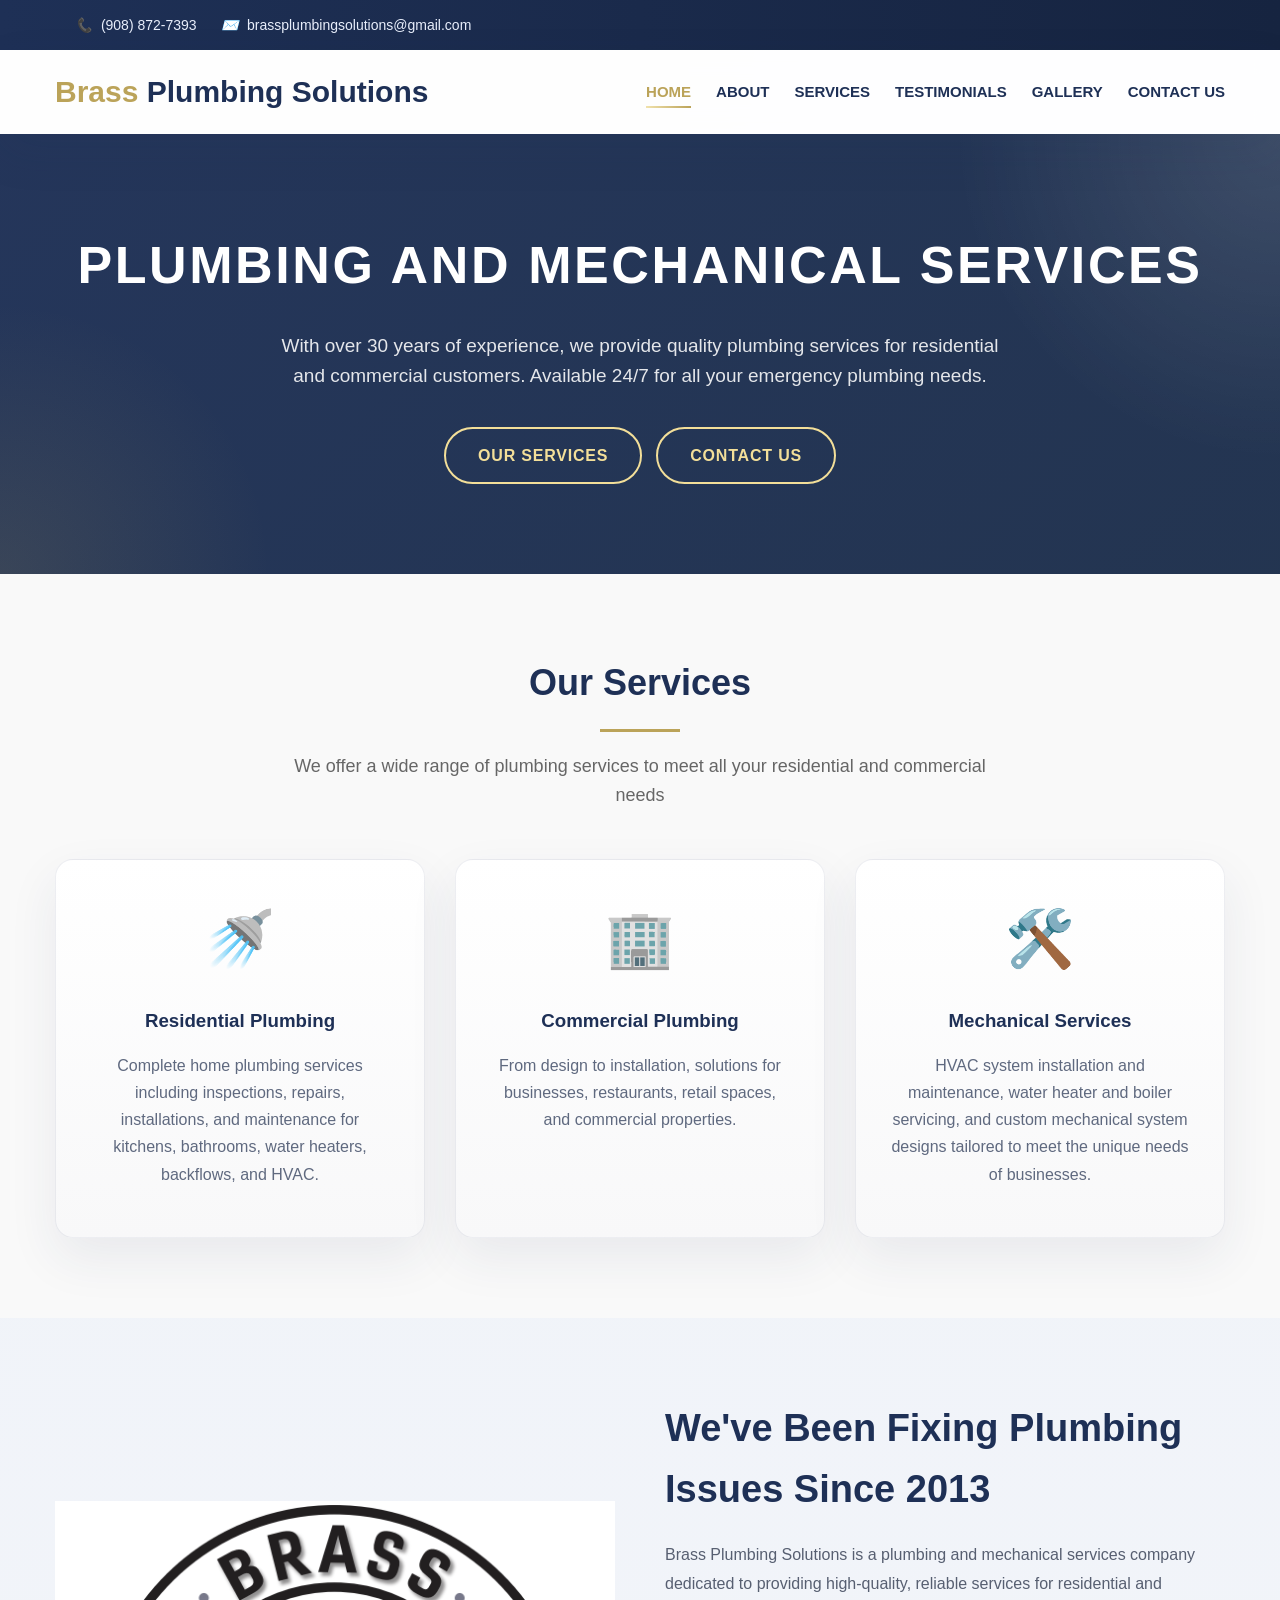
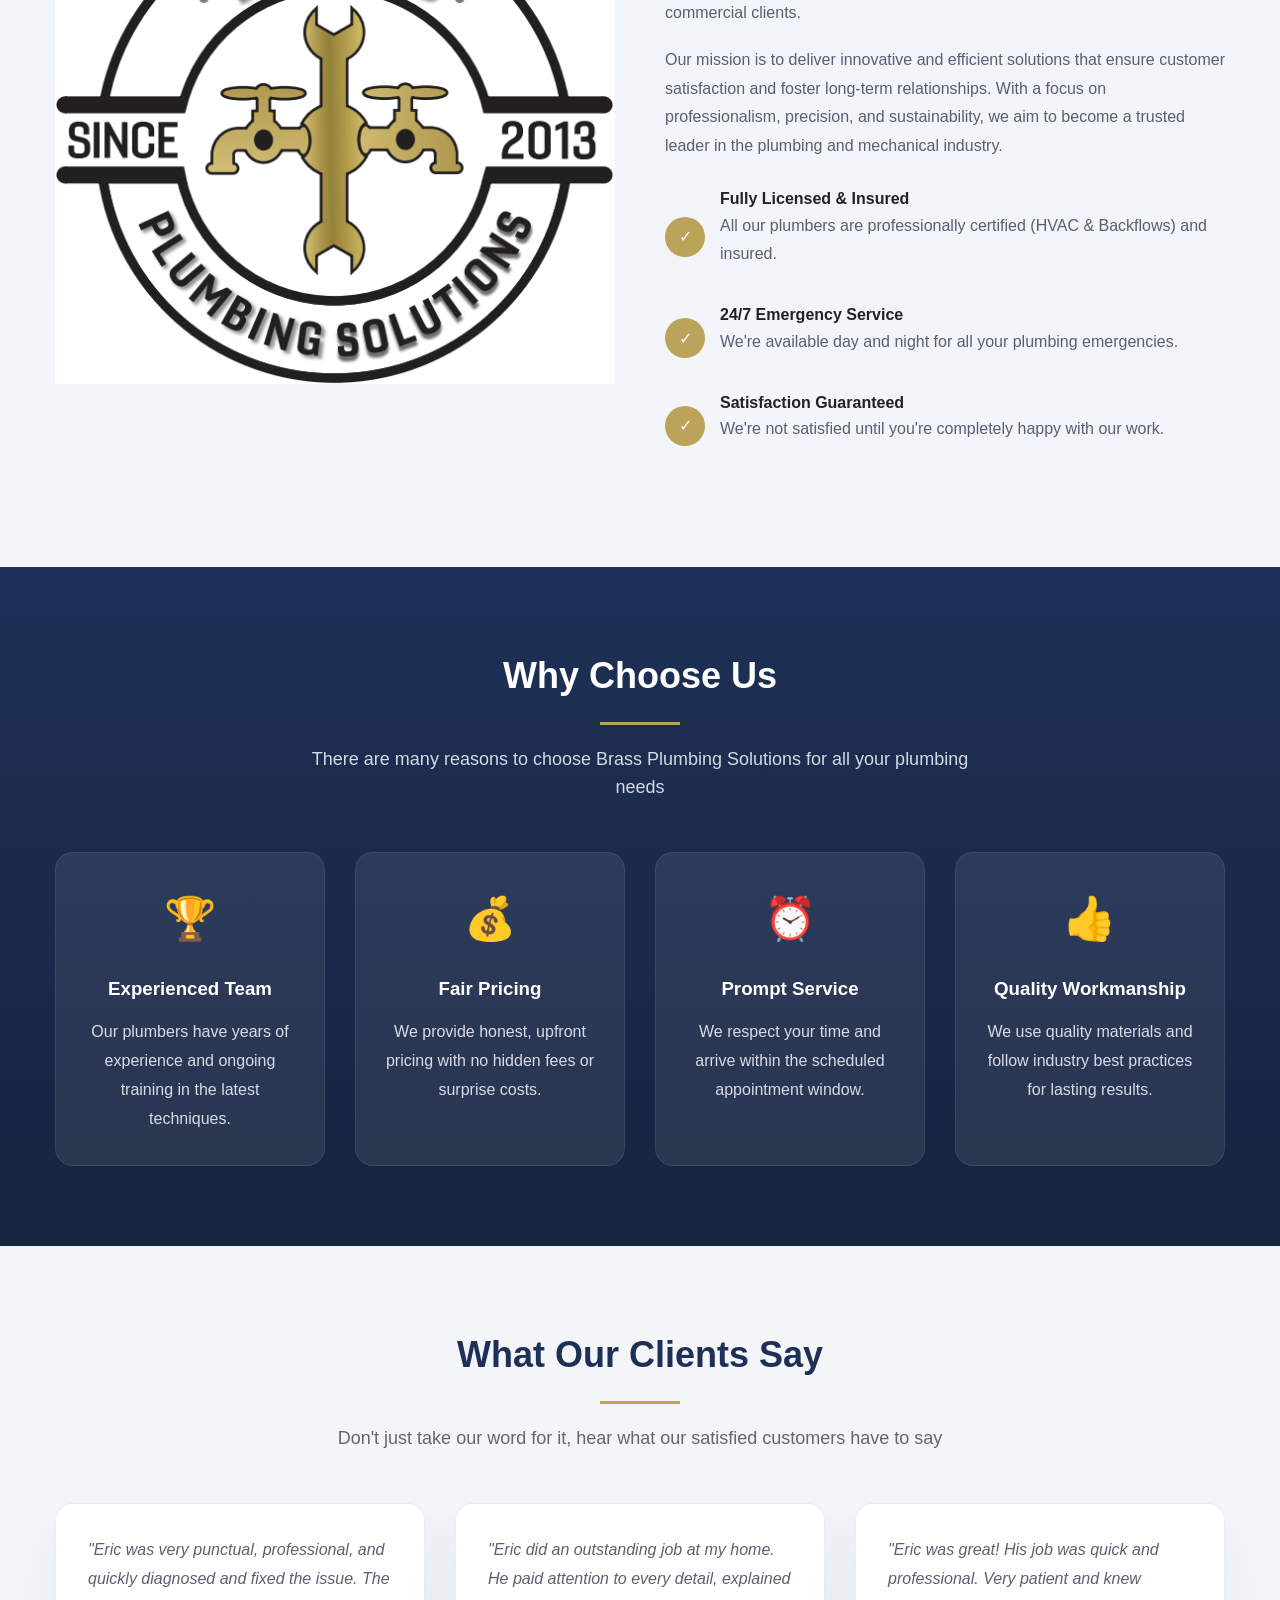
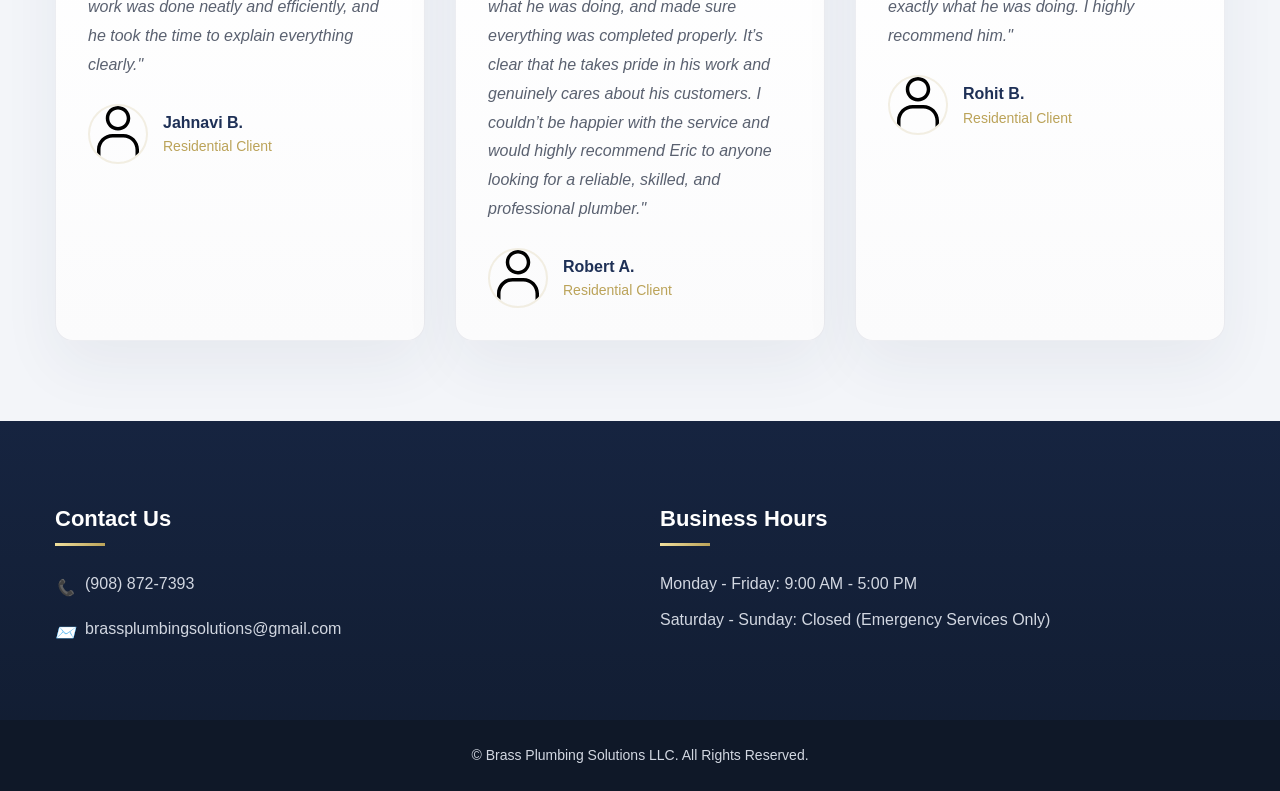
==== commit 7906962d: "Add new images to gallery, update gallery layout, and enhance styles" ====
--- a/index.html
+++ b/index.html
@@ -66,8 +66,7 @@
                 <div class="hero-btns">
                     <a href="#services" class="btn">Our Services</a>
                     <a href="contact-page.html" class="btn btn-secondary">Contact Us</a>
-                    <a href="https://www.thumbtack.com/nj/hillsborough/affordable-plumbing-services/brass-plumbing-solutions/service/546276824163778560?utm_medium=web&utm_source=txt&surface=sp" target="_blank" rel="noopener noreferrer" class="btn btn-tertiary">View on Thumbtack</a>
-                </div>
+                    </div>
             </div>
         </div>
     </section>
--- a/style.css
+++ b/style.css
@@ -441,11 +441,23 @@
     box-shadow: 0 28px 65px rgba(34, 56, 88, 0.14);
 }
 
+.gallery-card-content {
+    padding: 16px 16px 20px;
+}
+
+.gallery-caption {
+    font-size: 1rem;
+    font-weight: 600;
+    color: #1e3056;
+    margin: 0 0 12px;
+}
+
 .gallery-card img {
     width: 100%;
     height: 250px;
     object-fit: cover;
     display: block;
+    border-radius: 10px;
 }
 
 /* Testimonials */
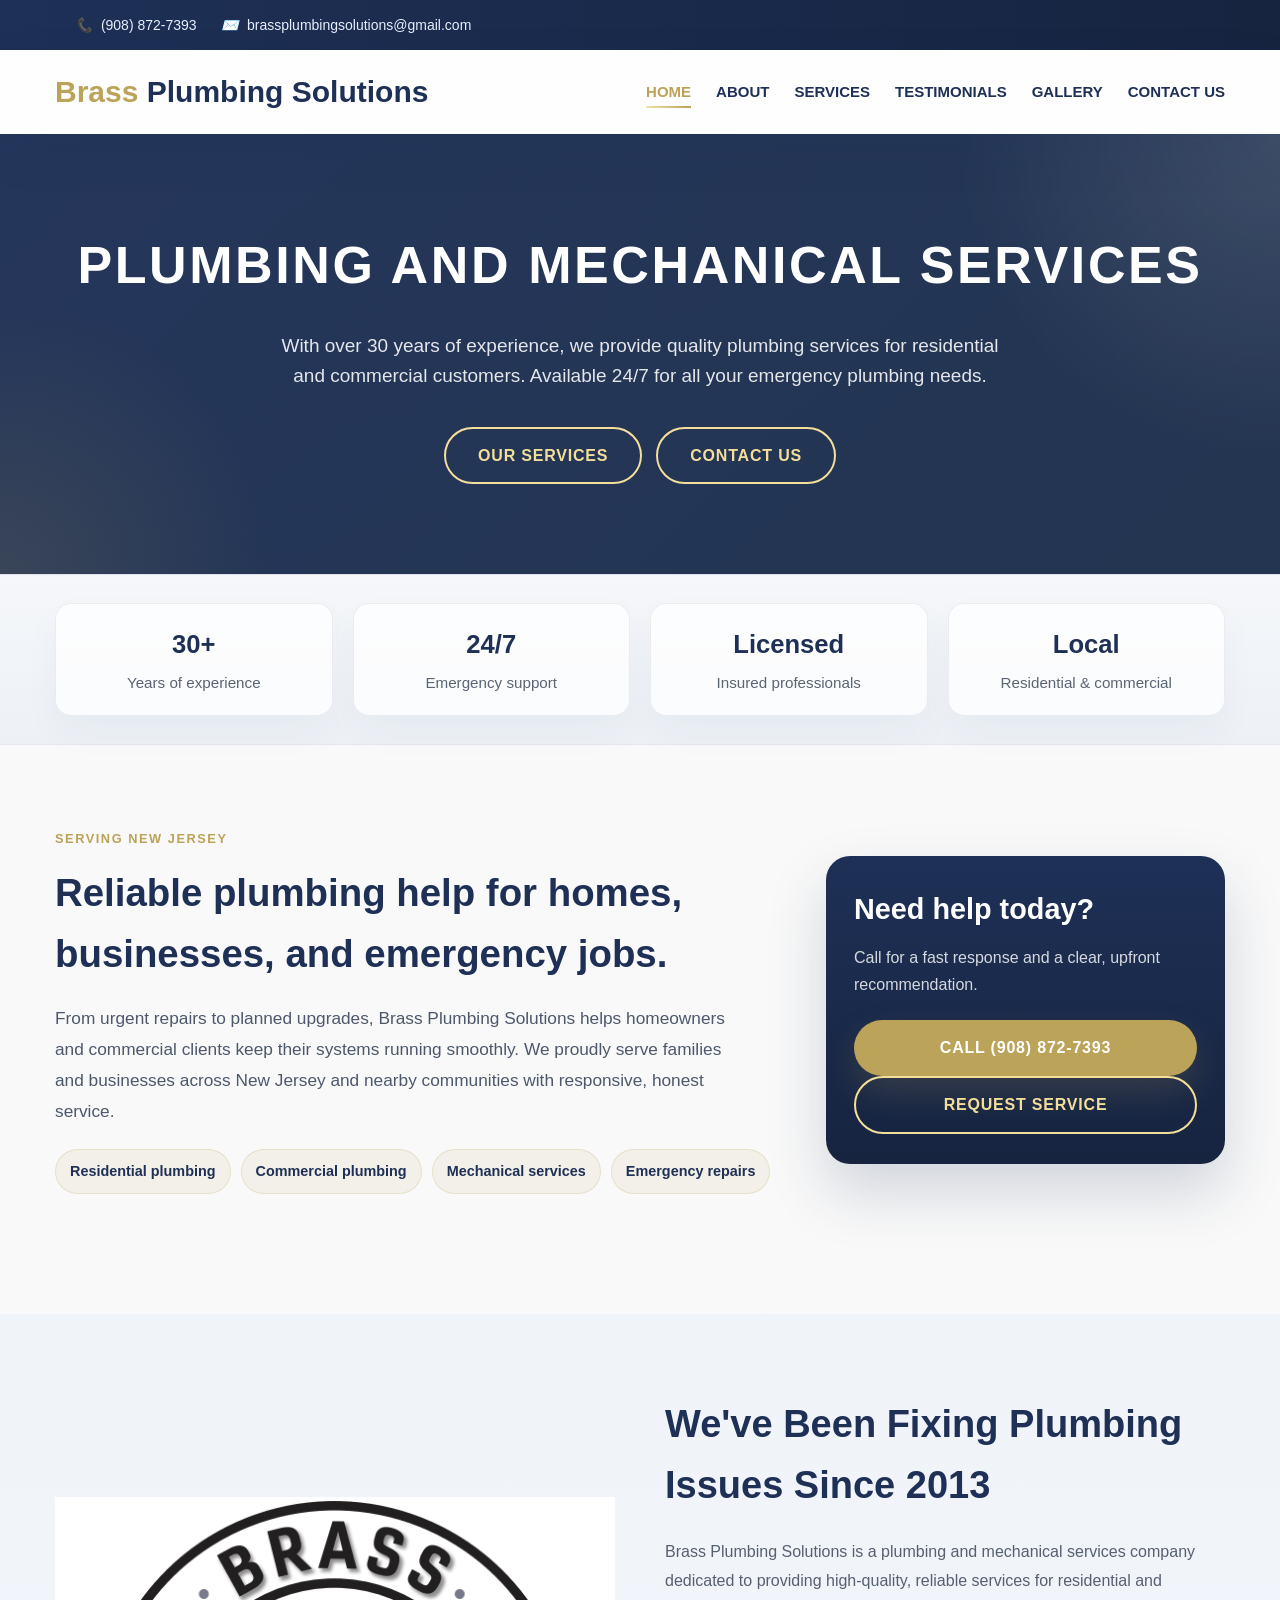
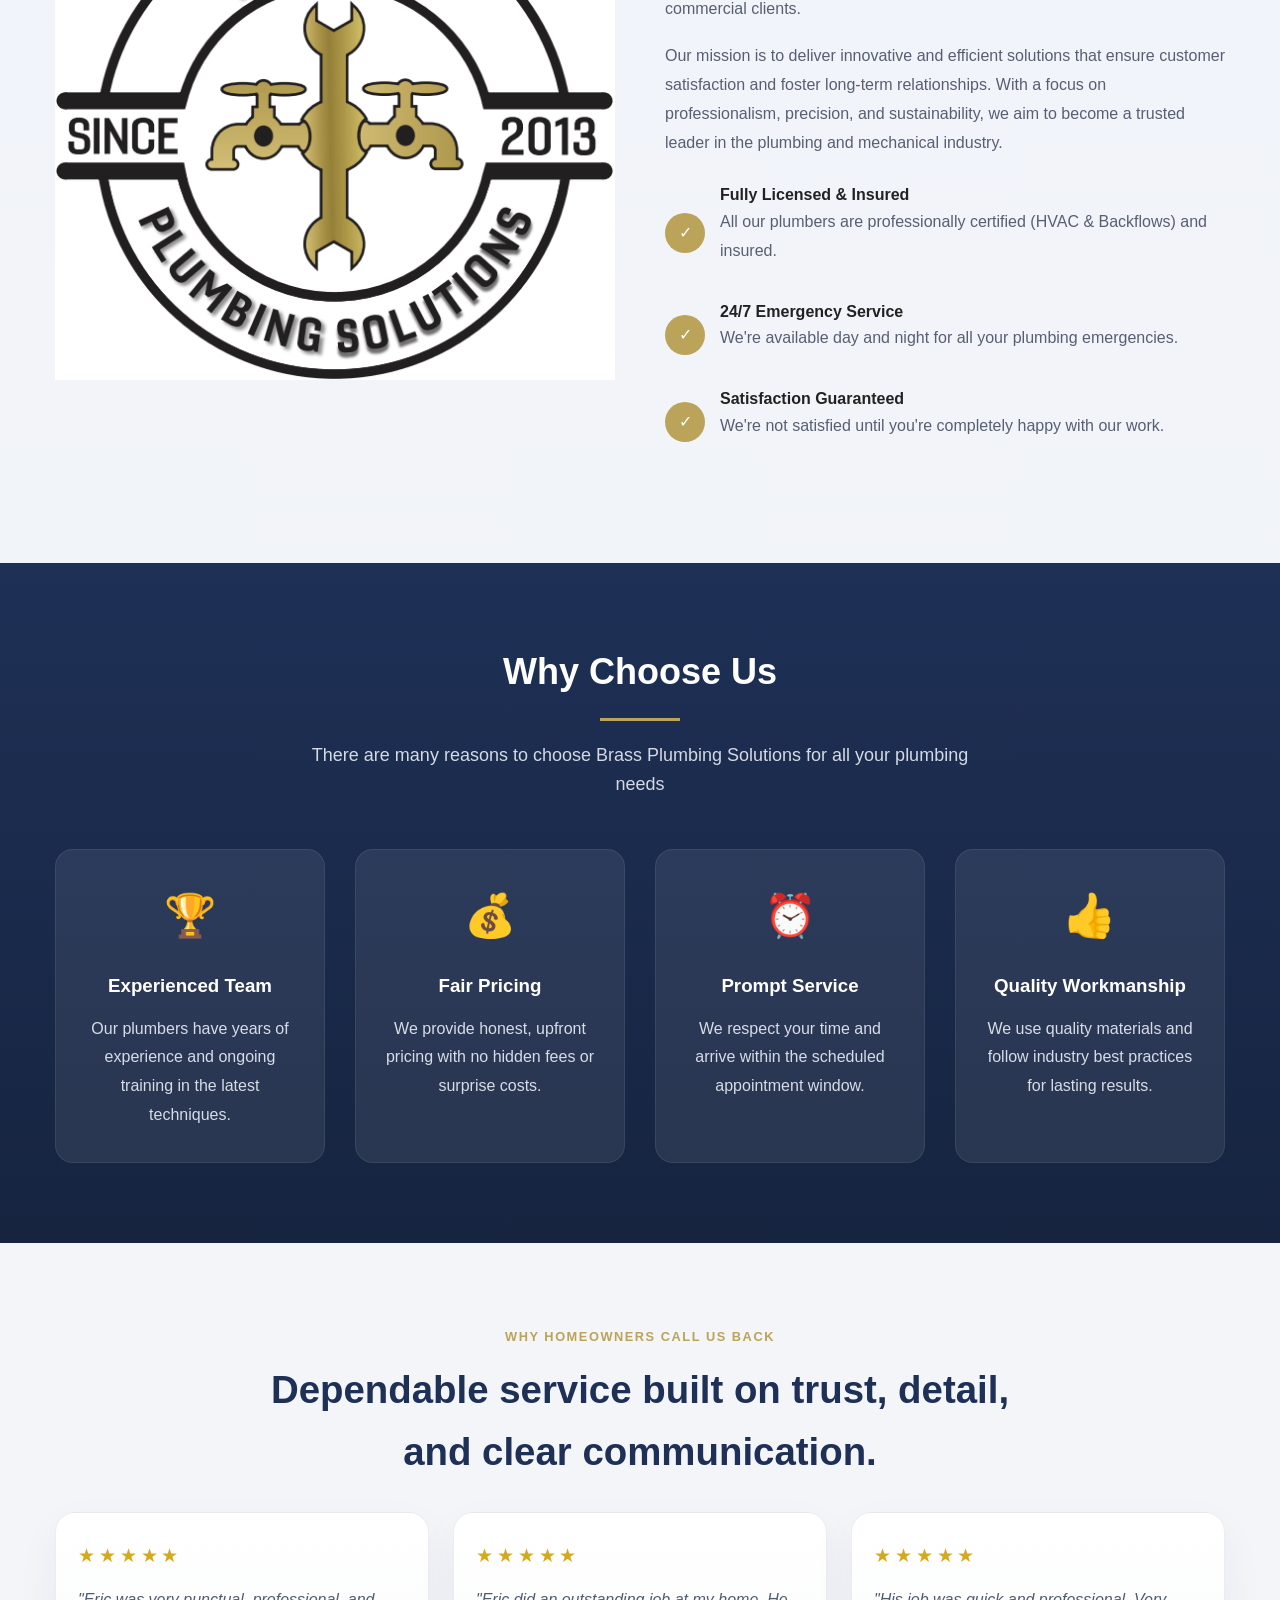
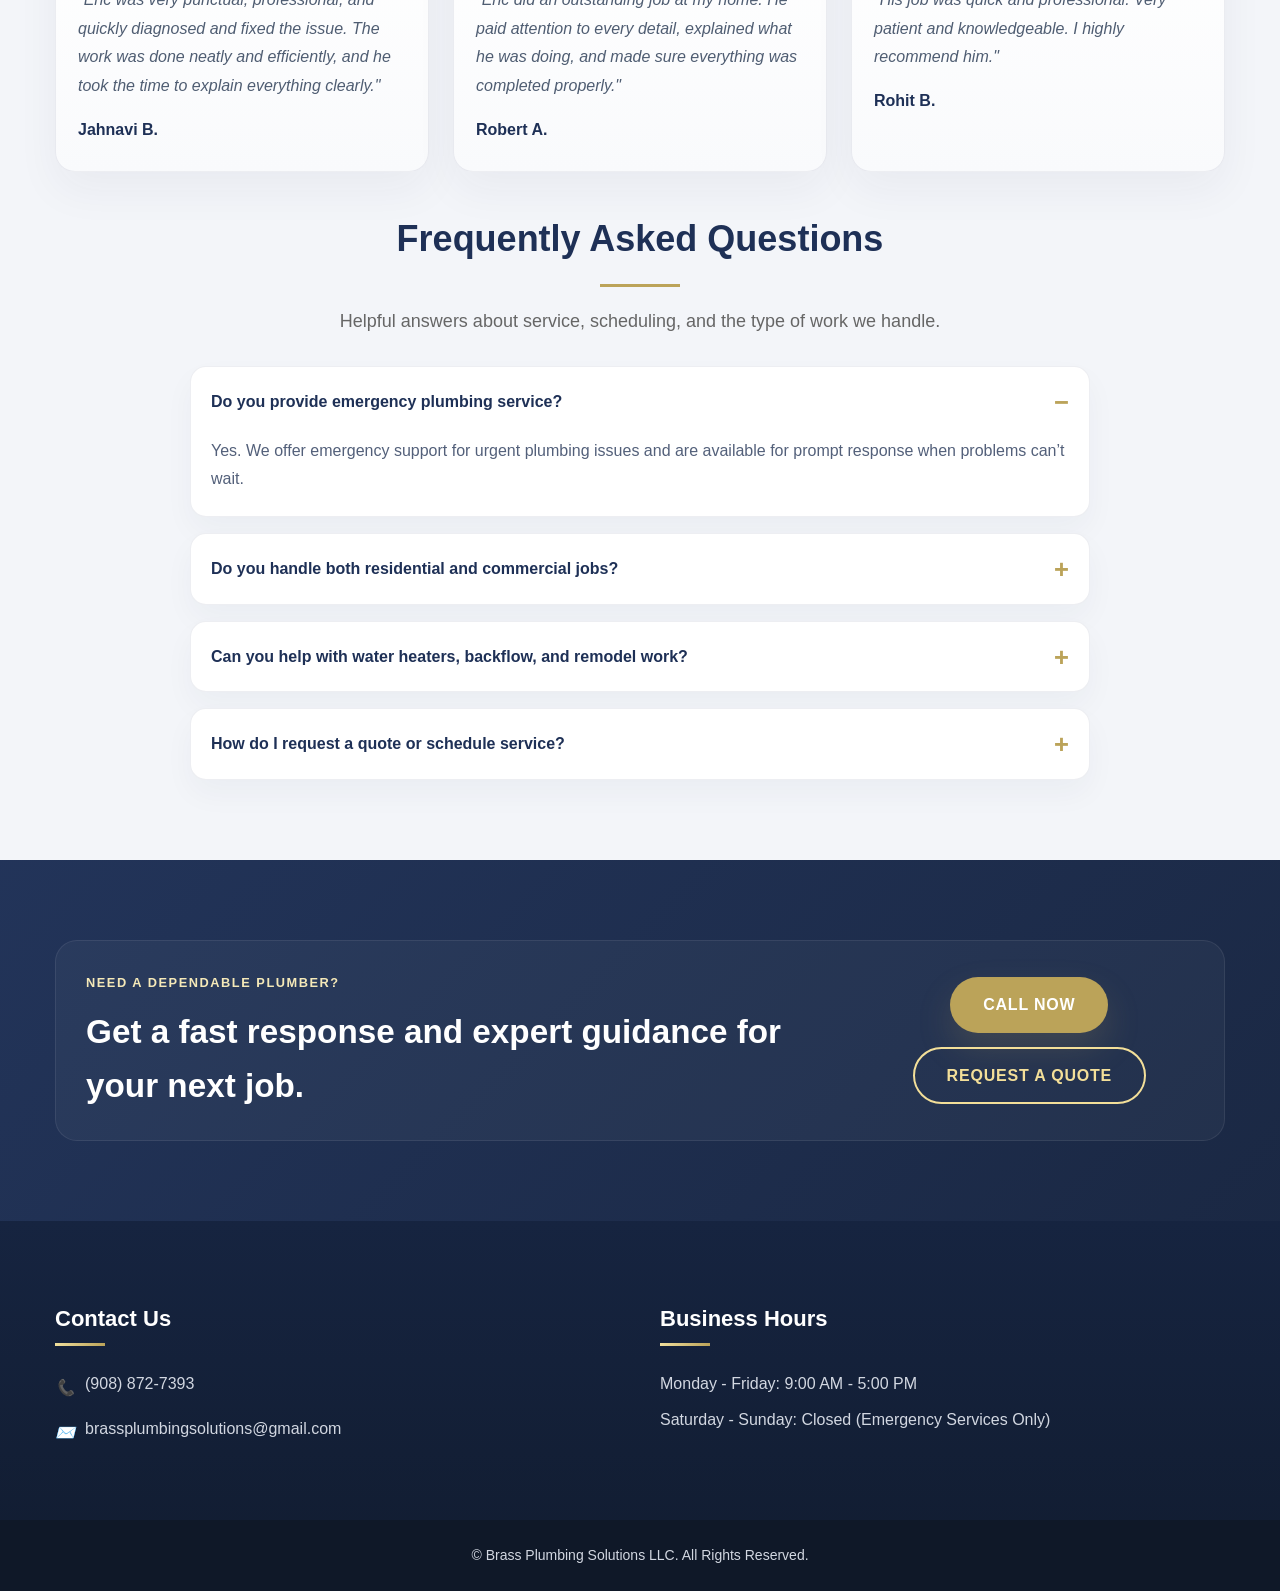
==== commit ab0f3d8a: "Update site structure and content: enhance meta tags, improve gallery and contact pages, and add new" ====
--- a/index.html
+++ b/index.html
@@ -4,9 +4,13 @@
 <head>
     <meta charset="UTF-8">
     <meta name="viewport" content="width=device-width, initial-scale=1.0">
+    <meta name="description" content="Brass Plumbing Solutions provides residential and commercial plumbing, mechanical, and emergency service throughout New Jersey. Call today for reliable plumbing help.">
+    <meta name="theme-color" content="#1e3056">
+    <meta property="og:title" content="Brass Plumbing Solutions">
+    <meta property="og:description" content="Reliable residential and commercial plumbing, mechanical services, and emergency support from Brass Plumbing Solutions.">
+    <meta property="og:type" content="website">
     <title>Brass Plumbing Solutions</title>
     <link rel="stylesheet" href="style.css">
-
 </head>
 
 <body>
@@ -71,39 +75,51 @@
         </div>
     </section>
 
+    <section class="trust-strip">
+        <div class="container">
+            <div class="trust-strip-grid">
+                <div class="trust-stat">
+                    <strong>30+</strong>
+                    <span>Years of experience</span>
+                </div>
+                <div class="trust-stat">
+                    <strong>24/7</strong>
+                    <span>Emergency support</span>
+                </div>
+                <div class="trust-stat">
+                    <strong>Licensed</strong>
+                    <span>Insured professionals</span>
+                </div>
+                <div class="trust-stat">
+                    <strong>Local</strong>
+                    <span>Residential &amp; commercial</span>
+                </div>
+            </div>
+        </div>
+    </section>
+
     <!-- Services Section -->
-    <section class="services section-padding">
-        <div class="container">
-            <div class="section-title">
-                <a name="services"></a>
-                <h2>Our Services</h2>
-                <p>We offer a wide range of plumbing services to meet all your residential and commercial needs</p>
-            </div>
-            <div class="services-grid">
-                <div class="service-box">
-                    <div class="service-icon">🚿</div>
-                    <h3>Residential Plumbing</h3>
-                    <p>Complete home plumbing services including inspections, repairs, installations, and maintenance
-                        for kitchens,
-                        bathrooms, water heaters, backflows, and HVAC.</p>
-                </div>
-
-                <div class="service-box">
-                    <div class="service-icon">🏢</div>
-                    <h3>Commercial Plumbing</h3>
-                    <p>From design to installation, solutions for businesses, restaurants, retail spaces, and commercial
-                        properties.</p>
-                </div>
-
-                <div class="service-box">
-                    <div class="service-icon">🛠️</div>
-                    <h3>Mechanical Services</h3>
-                    <p>HVAC system installation and maintenance, water heater and boiler servicing, and custom
-                        mechanical system designs tailored to meet the unique needs of businesses.</p>
-                </div>
-
-            </div>
-        </div>
+    <section id="services" class="services section-padding">
+        <div class="container">
+            <div class="service-area-content service-area-content-merged">
+                <div class="service-area-copy">
+                    <span class="eyebrow">Serving New Jersey</span>
+                    <h2>Reliable plumbing help for homes, businesses, and emergency jobs.</h2>
+                    <p>From urgent repairs to planned upgrades, Brass Plumbing Solutions helps homeowners and commercial clients keep their systems running smoothly. We proudly serve families and businesses across New Jersey and nearby communities with responsive, honest service.</p>
+                    <div class="service-area-pills">
+                        <span>Residential plumbing</span>
+                        <span>Commercial plumbing</span>
+                        <span>Mechanical services</span>
+                        <span>Emergency repairs</span>
+                    </div>
+                </div>
+                <div class="service-area-card">
+                    <h3>Need help today?</h3>
+                    <p>Call for a fast response and a clear, upfront recommendation.</p>
+                    <a href="tel:+19088727393" class="btn btn-full">Call (908) 872-7393</a>
+                    <a href="contact-page.html" class="btn btn-secondary btn-full">Request Service</a>
+                </div>
+            </div>
         </div>
     </section>
 
@@ -185,67 +201,71 @@
         </div>
     </section>
 
-    <!-- Testimonials Section -->
-    <section class="testimonials section-padding">
-        <a name="testimonials"></a>
-        <div class="container">
-            <div class="section-title">
-                <h2>What Our Clients Say</h2>
-                <p>Don't just take our word for it, hear what our satisfied customers have to say</p>
-            </div>
-            <div class="testimonial-grid">
-                <div class="testimonial-box">
-                    <div class="testimonial-text">
-                        "Eric was very punctual, professional, and quickly diagnosed and fixed the issue. The work was
-                        done neatly and efficiently, and he took the time to explain everything clearly."
-                    </div>
-                    <div class="testimonial-client">
-                        <div class="client-img">
-                            <img src="images/user.svg" alt="Client">
-                        </div>
-                        <div class="client-info">
-                            <h4>Jahnavi B.</h4>
-                            <p>Residential Client</p>
-                        </div>
-                    </div>
-                </div>
-                <div class="testimonial-box">
-                    <div class="testimonial-text">
-                        "Eric did an outstanding job at my home. He paid attention to every detail, explained
-                        what he was doing, and made sure everything was completed properly. It’s clear that he takes pride
-                        in his work and genuinely cares about his customers.
-                        I couldn’t be happier with the service and would highly recommend Eric to anyone looking for a
-                        reliable, skilled, and professional plumber."
-                    </div>
-                    <div class="testimonial-client">
-                        <div class="client-img">
-                            <img src="/images/user.svg" alt="Client">
-                        </div>
-                        <div class="client-info">
-                            <h4>Robert A.</h4>
-                            <p>Residential Client</p>
-                        </div>
-                    </div>
-                </div>
-                <div class="testimonial-box">
-                    <div class="testimonial-text">
-                        "Eric was great! His job was quick and professional. Very patient and knew exactly what he was
-                        doing. I highly recommend him."
-                    </div>
-                    <div class="testimonial-client">
-                        <div class="client-img">
-                            <img src="/images/user.svg" alt="Client">
-                        </div>
-                        <div class="client-info">
-                            <h4>Rohit B.</h4>
-                            <p>Residential Client</p>
-                        </div>
-                    </div>
-                </div>
-            </div>
-        </div>
-    </section>
-
+    <section id="testimonials" class="review-trust faq section-padding">
+        <div class="container">
+            <div class="review-trust-header">
+                <span class="eyebrow">Why homeowners call us back</span>
+                <h2>Dependable service built on trust, detail, and clear communication.</h2>
+            </div>
+            <div class="review-grid">
+                <div class="review-highlight">
+                    <div class="stars" aria-label="Five star review">★★★★★</div>
+                    <p>"Eric was very punctual, professional, and quickly diagnosed and fixed the issue. The work was done neatly and efficiently, and he took the time to explain everything clearly."</p>
+                    <strong>Jahnavi B.</strong>
+                </div>
+                <div class="review-highlight">
+                    <div class="stars" aria-label="Five star review">★★★★★</div>
+                    <p>"Eric did an outstanding job at my home. He paid attention to every detail, explained what he was doing, and made sure everything was completed properly."</p>
+                    <strong>Robert A.</strong>
+                </div>
+                <div class="review-highlight">
+                    <div class="stars" aria-label="Five star review">★★★★★</div>
+                    <p>"His job was quick and professional. Very patient and knowledgeable. I highly recommend him."</p>
+                    <strong>Rohit B.</strong>
+                </div>
+            </div>
+
+            <div class="faq-section-wrap">
+                <div class="section-title faq-title">
+                    <h2>Frequently Asked Questions</h2>
+                    <p>Helpful answers about service, scheduling, and the type of work we handle.</p>
+                </div>
+                <div class="faq-list">
+                    <details open>
+                        <summary>Do you provide emergency plumbing service?</summary>
+                        <p>Yes. We offer emergency support for urgent plumbing issues and are available for prompt response when problems can’t wait.</p>
+                    </details>
+                    <details>
+                        <summary>Do you handle both residential and commercial jobs?</summary>
+                        <p>Absolutely. We work with homeowners, property managers, and commercial clients on everything from repairs to installations and mechanical system service.</p>
+                    </details>
+                    <details>
+                        <summary>Can you help with water heaters, backflow, and remodel work?</summary>
+                        <p>Yes. We provide installation, maintenance, repair, and upgrade services for water heaters, backflow prevention, bathroom plumbing, and related mechanical work.</p>
+                    </details>
+                    <details>
+                        <summary>How do I request a quote or schedule service?</summary>
+                        <p>Use our contact form or call us directly. We’ll gather a few details about the job and follow up with the next steps.</p>
+                    </details>
+                </div>
+            </div>
+        </div>
+    </section>
+
+    <section class="cta-band section-padding">
+        <div class="container">
+            <div class="cta-band-inner">
+                <div>
+                    <span class="eyebrow eyebrow-light">Need a dependable plumber?</span>
+                    <h2>Get a fast response and expert guidance for your next job.</h2>
+                </div>
+                <div class="cta-band-actions">
+                    <a href="tel:+19088727393" class="btn">Call Now</a>
+                    <a href="contact-page.html" class="btn btn-secondary">Request a Quote</a>
+                </div>
+            </div>
+        </div>
+    </section>
 
     <!-- Footer -->
     <footer class="footer">
--- a/style.css
+++ b/style.css
@@ -281,6 +281,76 @@
     margin-top: 30px;
 }
 
+.btn-secondary {
+    background-color: transparent;
+    border: 2px solid #f3df99;
+    color: #f3df99;
+    box-shadow: none;
+}
+
+.btn-secondary:hover {
+    background-color: #f3df99;
+    color: #1e3056;
+    box-shadow: none;
+}
+
+.btn-full {
+    width: 100%;
+    text-align: center;
+}
+
+.eyebrow {
+    display: inline-block;
+    margin-bottom: 12px;
+    font-size: 0.8rem;
+    letter-spacing: 0.12em;
+    text-transform: uppercase;
+    font-weight: 700;
+    color: #bba359;
+}
+
+.eyebrow-light {
+    color: #f5e9b8;
+}
+
+.trust-strip {
+    background: linear-gradient(180deg, #f5f7fa 0%, #edf1f6 100%);
+    border-top: 1px solid rgba(30, 48, 86, 0.08);
+    border-bottom: 1px solid rgba(30, 48, 86, 0.08);
+}
+
+.trust-strip-grid {
+    display: grid;
+    grid-template-columns: repeat(auto-fit, minmax(180px, 1fr));
+    gap: 20px;
+    padding: 28px 0;
+}
+
+.trust-stat {
+    display: flex;
+    flex-direction: column;
+    align-items: center;
+    justify-content: center;
+    text-align: center;
+    background: rgba(255, 255, 255, 0.75);
+    border: 1px solid rgba(30, 48, 86, 0.08);
+    border-radius: 16px;
+    padding: 20px 18px;
+    box-shadow: 0 16px 36px rgba(30, 48, 86, 0.04);
+}
+
+.trust-stat strong {
+    display: block;
+    color: #1e3056;
+    font-size: clamp(1.2rem, 2vw, 1.8rem);
+    margin-bottom: 6px;
+}
+
+.trust-stat span {
+    color: #5b6475;
+    font-size: 0.95rem;
+}
+
 /* Services Section */
 .services {
     background-color: #f9f9f9;
@@ -416,6 +486,209 @@
     line-height: 1.8;
 }
 
+.service-area {
+    background: linear-gradient(180deg, #f7f8fa 0%, #eef2f8 100%);
+}
+
+.service-area-content {
+    display: grid;
+    grid-template-columns: 1.3fr 0.7fr;
+    gap: 30px;
+    align-items: center;
+}
+
+.service-area-content-merged {
+    margin-bottom: 40px;
+}
+
+.service-area-copy h2 {
+    color: #1e3056;
+    font-size: clamp(2rem, 3vw, 3rem);
+    margin-bottom: 18px;
+}
+
+.service-area-copy p {
+    color: #4d586d;
+    font-size: 1.08rem;
+    line-height: 1.8;
+    max-width: 680px;
+}
+
+.service-area-pills {
+    display: flex;
+    flex-wrap: wrap;
+    gap: 10px;
+    margin-top: 22px;
+}
+
+.service-area-pills span {
+    display: inline-block;
+    padding: 10px 14px;
+    border-radius: 999px;
+    background: rgba(187, 163, 89, 0.10);
+    border: 1px solid rgba(187, 163, 89, 0.22);
+    color: #1e3056;
+    font-size: 0.9rem;
+    font-weight: 600;
+}
+
+.service-area-card {
+    background: linear-gradient(180deg, #1e3056 0%, #162440 100%);
+    border-radius: 24px;
+    padding: 30px 28px;
+    box-shadow: 0 28px 60px rgba(30, 48, 86, 0.18);
+    color: white;
+}
+
+.service-area-card h3 {
+    margin-bottom: 12px;
+    font-size: 1.8rem;
+    color: white;
+}
+
+.service-area-card p {
+    margin-bottom: 22px;
+    color: rgba(255, 255, 255, 0.82);
+    line-height: 1.7;
+}
+
+.review-trust {
+    background: #ffffff;
+}
+
+.review-trust-header {
+    text-align: center;
+    margin-bottom: 30px;
+}
+
+.review-trust-header h2 {
+    color: #1e3056;
+    font-size: clamp(2rem, 3vw, 2.8rem);
+    max-width: 760px;
+    margin: 0 auto;
+}
+
+.review-grid {
+    display: grid;
+    grid-template-columns: repeat(auto-fit, minmax(240px, 1fr));
+    gap: 24px;
+}
+
+.review-highlight {
+    background: linear-gradient(180deg, #ffffff 0%, #f9fafc 100%);
+    border-radius: 20px;
+    padding: 28px 22px;
+    border: 1px solid rgba(30, 48, 86, 0.08);
+    box-shadow: 0 18px 44px rgba(30, 48, 86, 0.05);
+}
+
+.stars {
+    color: #d5a91a;
+    letter-spacing: 0.2em;
+    font-size: 1.2rem;
+    margin-bottom: 14px;
+}
+
+.review-highlight p {
+    color: #4f5d72;
+    line-height: 1.8;
+    margin-bottom: 16px;
+    font-style: italic;
+}
+
+.review-highlight strong {
+    color: #1e3056;
+}
+
+.faq {
+    background: #f3f5f9;
+}
+
+.faq-section-wrap {
+    margin-top: 38px;
+}
+
+.faq-title {
+    margin-bottom: 30px;
+}
+
+.faq-list {
+    max-width: 900px;
+    margin: 0 auto;
+    display: grid;
+    gap: 16px;
+}
+
+.faq-list details {
+    background: white;
+    border: 1px solid rgba(30, 48, 86, 0.08);
+    border-radius: 16px;
+    padding: 0 20px;
+    box-shadow: 0 14px 30px rgba(30, 48, 86, 0.04);
+}
+
+.faq-list summary {
+    cursor: pointer;
+    padding: 22px 0;
+    list-style: none;
+    font-weight: 700;
+    color: #1e3056;
+    position: relative;
+}
+
+.faq-list summary::-webkit-details-marker {
+    display: none;
+}
+
+.faq-list summary::after {
+    content: '+';
+    position: absolute;
+    right: 0;
+    top: 50%;
+    transform: translateY(-50%);
+    color: #bba359;
+    font-size: 1.6rem;
+    font-weight: 600;
+}
+
+.faq-list details[open] summary::after {
+    content: '−';
+}
+
+.faq-list p {
+    padding: 0 0 22px;
+    color: #53607a;
+    line-height: 1.8;
+}
+
+.cta-band {
+    background: linear-gradient(135deg, rgba(30, 48, 86, 0.98), rgba(22, 36, 64, 0.98));
+}
+
+.cta-band-inner {
+    display: flex;
+    justify-content: space-between;
+    align-items: center;
+    gap: 30px;
+    background: rgba(255, 255, 255, 0.04);
+    border: 1px solid rgba(255, 255, 255, 0.08);
+    border-radius: 22px;
+    padding: 28px 30px;
+}
+
+.cta-band h2 {
+    color: white;
+    font-size: clamp(1.8rem, 2.6vw, 2.8rem);
+    margin-bottom: 0;
+}
+
+.cta-band-actions {
+    display: flex;
+    flex-wrap: wrap;
+    gap: 14px;
+    justify-content: center;
+}
+
 /* Gallery */
 .gallery {
     background-color: #f3f5f9;
@@ -458,6 +731,78 @@
     object-fit: cover;
     display: block;
     border-radius: 10px;
+}
+
+.gallery-showcase-wrap {
+    background: #f5f7fa;
+}
+
+.gallery-showcase-intro {
+    display: grid;
+    grid-template-columns: 1.2fr 0.8fr;
+    gap: 20px;
+    margin-bottom: 26px;
+}
+
+.gallery-intro-card {
+    background: linear-gradient(180deg, #ffffff 0%, #f8f9fb 100%);
+    border: 1px solid rgba(30, 48, 86, 0.08);
+    border-radius: 20px;
+    padding: 26px 24px;
+    box-shadow: 0 20px 45px rgba(30, 48, 86, 0.04);
+}
+
+.gallery-intro-card h3 {
+    color: #1e3056;
+    font-size: clamp(1.5rem, 2vw, 2rem);
+    margin: 0;
+}
+
+.gallery-intro-card-alt {
+    display: flex;
+    align-items: center;
+}
+
+.gallery-intro-card-alt p {
+    color: #4f5d72;
+    line-height: 1.7;
+    margin: 0;
+}
+
+.gallery-case-grid {
+    gap: 24px;
+}
+
+.case-study-card {
+    overflow: hidden;
+}
+
+.case-study-card img {
+    border-radius: 0;
+    height: 260px;
+}
+
+.project-tag {
+    display: inline-block;
+    font-size: 0.72rem;
+    letter-spacing: 0.08em;
+    text-transform: uppercase;
+    color: #bba359;
+    font-weight: 700;
+    margin-bottom: 10px;
+}
+
+.project-meta {
+    list-style: none;
+    display: grid;
+    gap: 6px;
+    color: #56657f;
+    font-size: 0.92rem;
+    line-height: 1.6;
+}
+
+.gallery-card-content .gallery-caption {
+    margin-bottom: 0;
 }
 
 /* Testimonials */
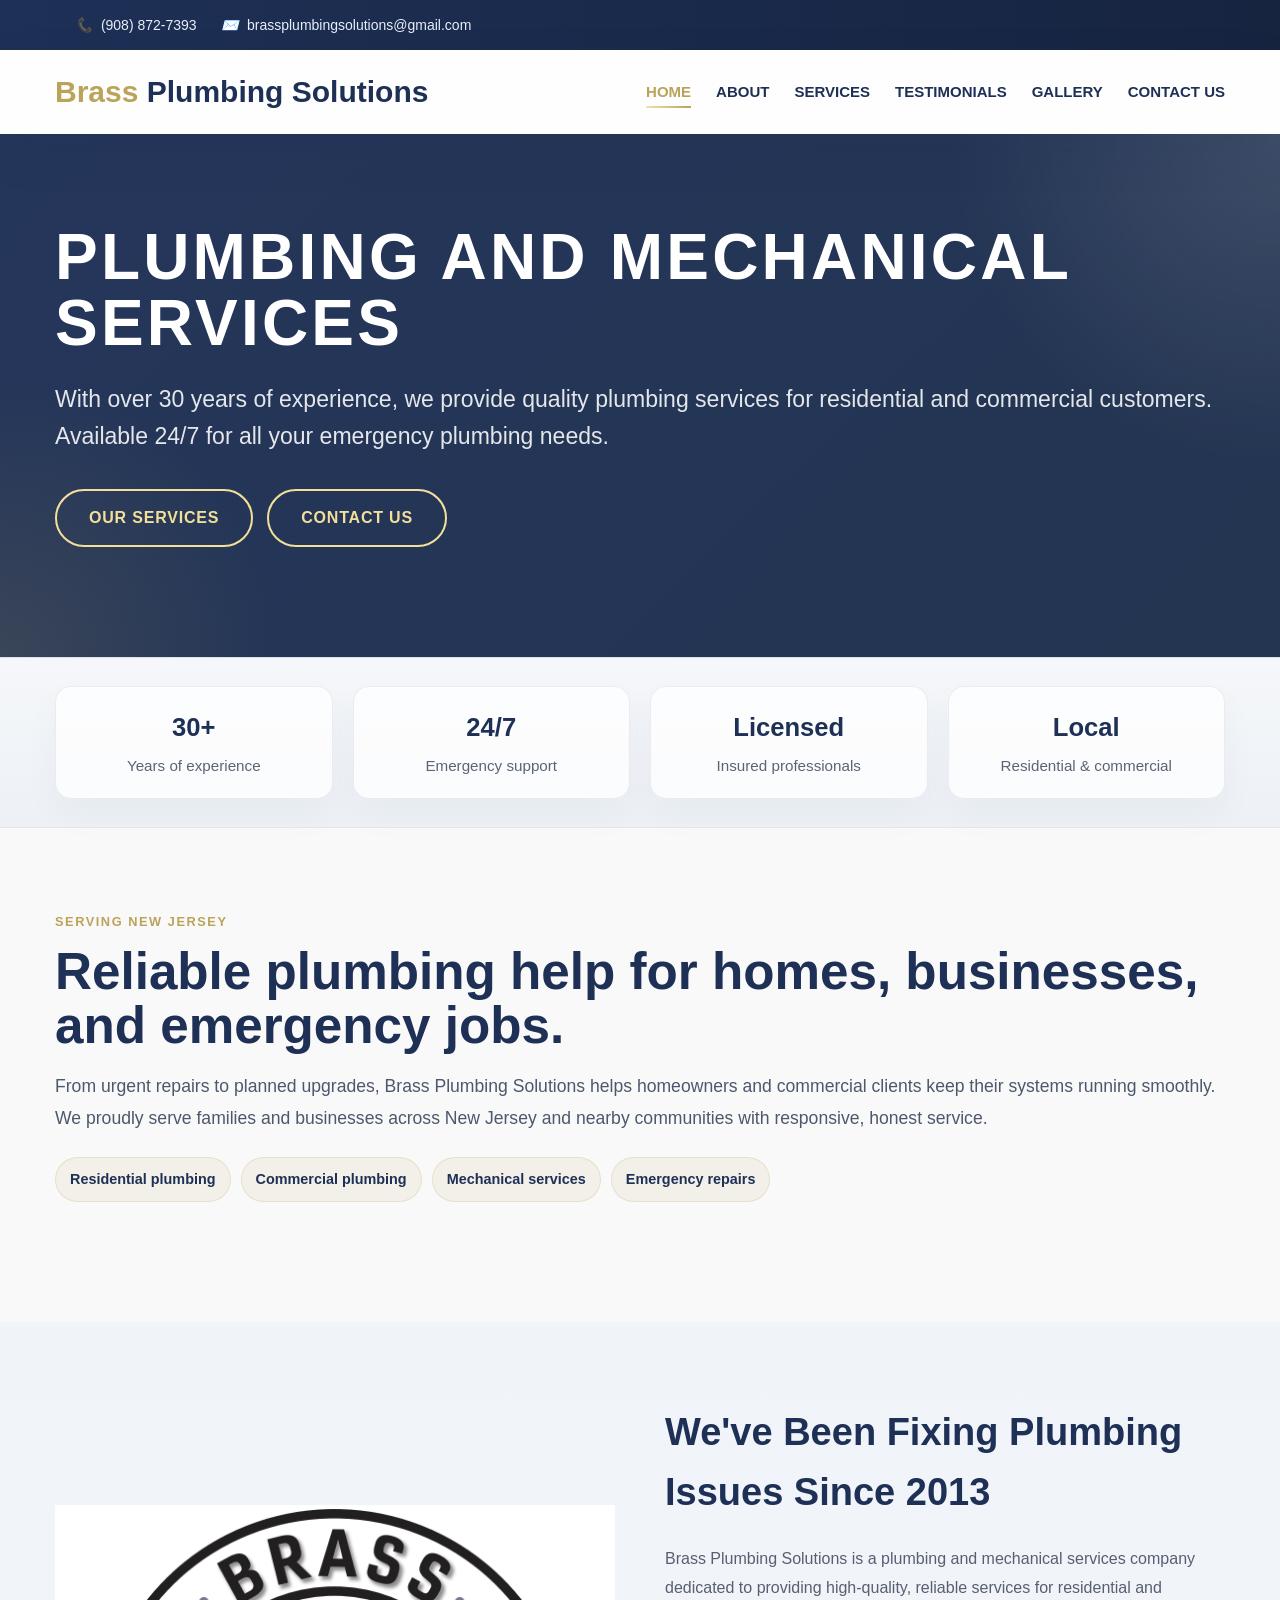
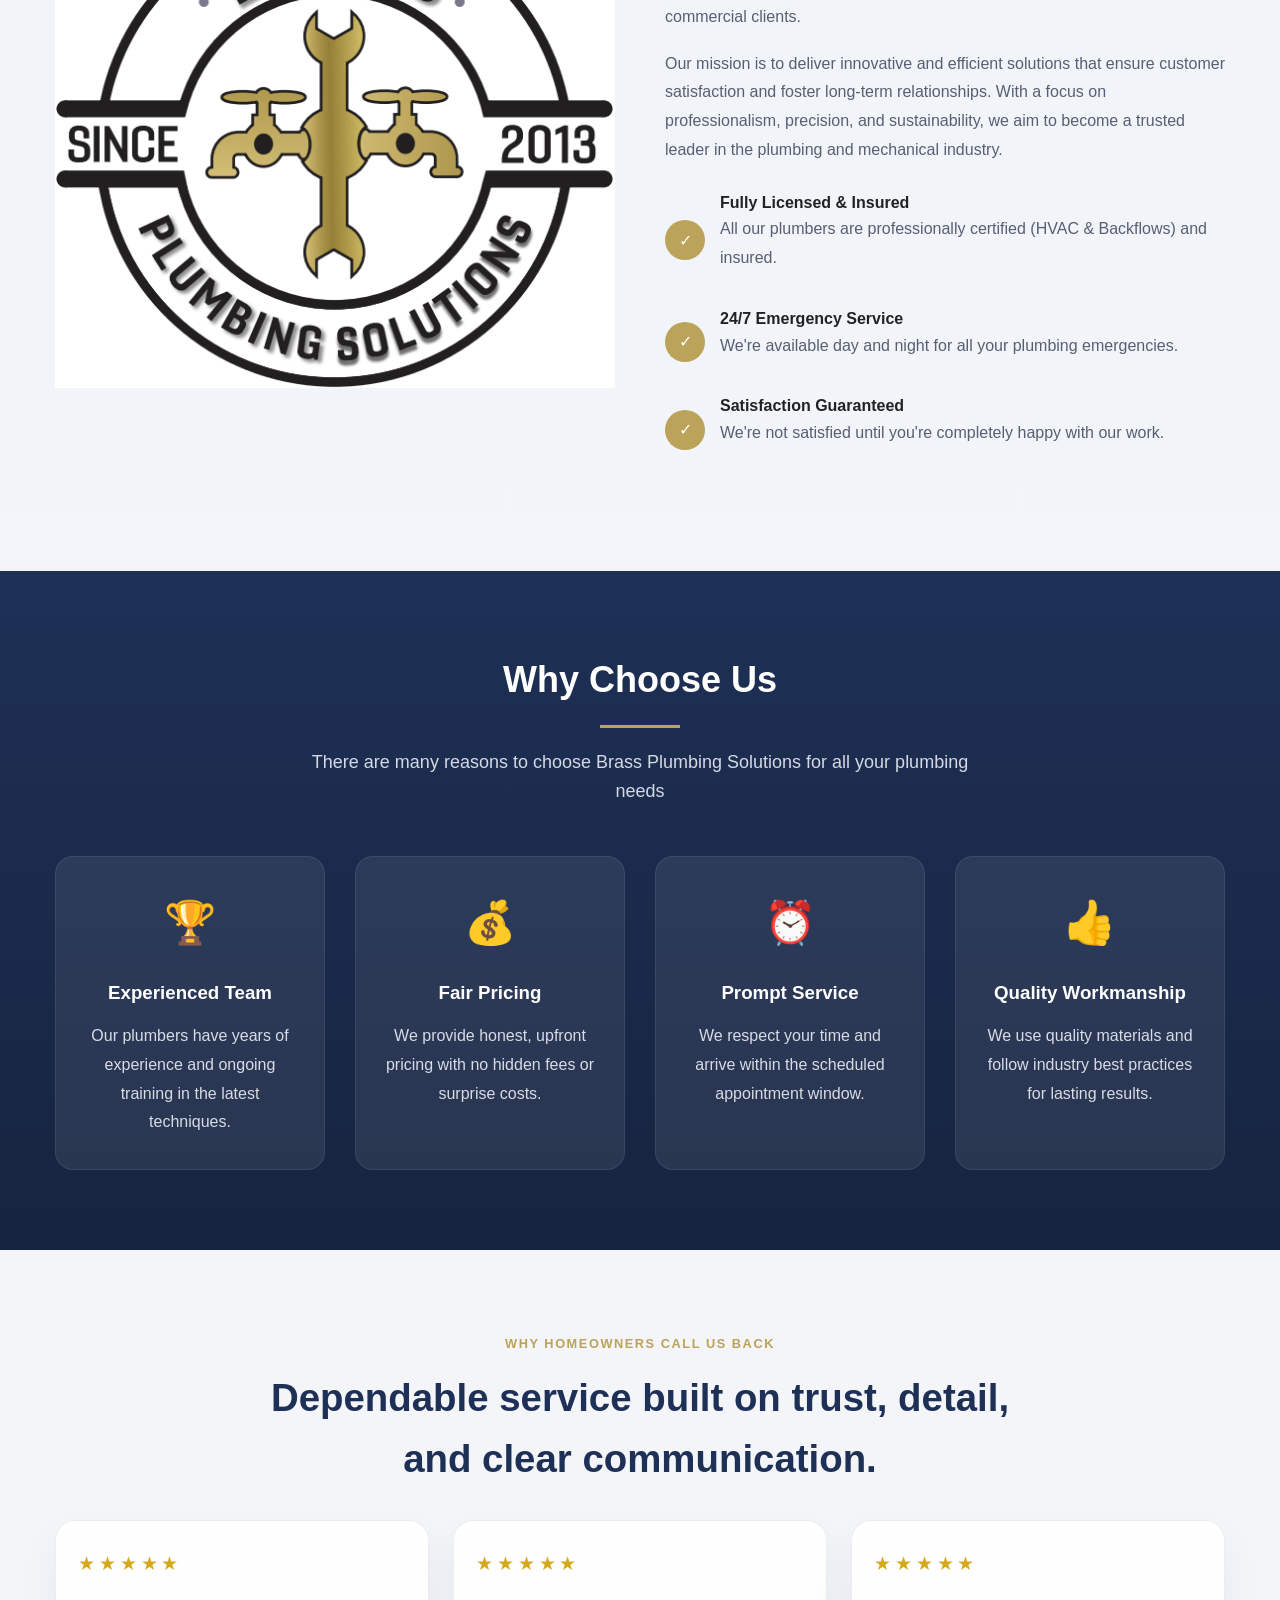
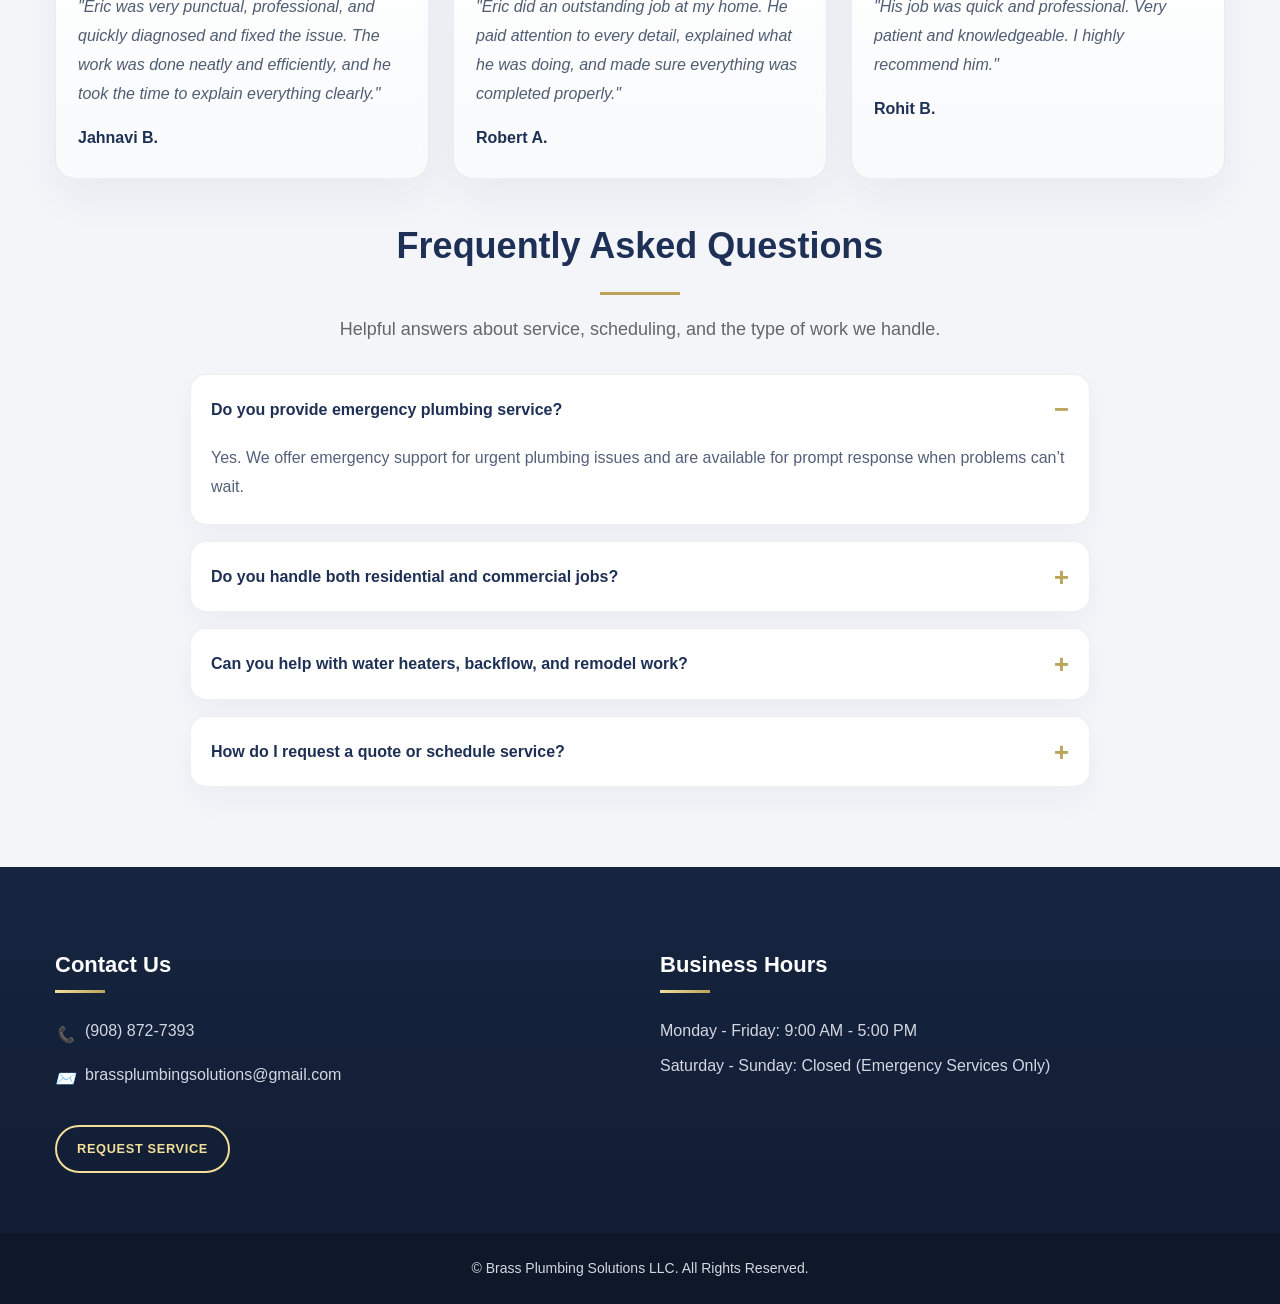
==== commit 92c11919: "Update contact page urgency label for clarity, remove redundant service prompts, and enhance layout " ====
--- a/index.html
+++ b/index.html
@@ -112,12 +112,6 @@
                         <span>Mechanical services</span>
                         <span>Emergency repairs</span>
                     </div>
-                </div>
-                <div class="service-area-card">
-                    <h3>Need help today?</h3>
-                    <p>Call for a fast response and a clear, upfront recommendation.</p>
-                    <a href="tel:+19088727393" class="btn btn-full">Call (908) 872-7393</a>
-                    <a href="contact-page.html" class="btn btn-secondary btn-full">Request Service</a>
                 </div>
             </div>
         </div>
@@ -252,21 +246,6 @@
         </div>
     </section>
 
-    <section class="cta-band section-padding">
-        <div class="container">
-            <div class="cta-band-inner">
-                <div>
-                    <span class="eyebrow eyebrow-light">Need a dependable plumber?</span>
-                    <h2>Get a fast response and expert guidance for your next job.</h2>
-                </div>
-                <div class="cta-band-actions">
-                    <a href="tel:+19088727393" class="btn">Call Now</a>
-                    <a href="contact-page.html" class="btn btn-secondary">Request a Quote</a>
-                </div>
-            </div>
-        </div>
-    </section>
-
     <!-- Footer -->
     <footer class="footer">
         <div class="container">
@@ -292,6 +271,7 @@
                             <p>brassplumbingsolutions@gmail.com</p>
                         </div>
                     </div>
+                    <a href="contact-page.html" class="btn btn-secondary footer-form-btn">Request Service</a>
                 </div>
                 <!-- <div class="footer-widget">
                     <h3>Our Services</h3>
--- a/style.css
+++ b/style.css
@@ -199,8 +199,8 @@
     position: relative;
     background: linear-gradient(135deg, rgba(30, 48, 86, 0.97), rgba(27, 45, 74, 0.96));
     color: white;
-    padding: 90px 0;
-    text-align: center;
+    padding: 90px 0 110px;
+    text-align: left;
     overflow: hidden;
 }
 
@@ -215,6 +215,8 @@
 .hero-content {
     position: relative;
     z-index: 1;
+    width: 100%;
+    max-width: 100%;
 }
 
 .hero-badge {
@@ -232,18 +234,20 @@
 }
 
 .hero-content h1 {
-    font-size: 52px;
+    font-size: clamp(2.8rem, 5vw, 5rem);
     margin-bottom: 24px;
     text-transform: uppercase;
     letter-spacing: 0.05em;
+    max-width: 100%;
+    line-height: 1.04;
 }
 
 .hero-content p {
-    font-size: 19px;
+    font-size: clamp(1.1rem, 1.8vw, 1.5rem);
     margin-bottom: 35px;
-    max-width: 720px;
-    margin-left: auto;
-    margin-right: auto;
+    max-width: 100%;
+    margin-left: 0;
+    margin-right: 0;
     color: rgba(255, 255, 255, 0.88);
 }
 
@@ -276,7 +280,7 @@
 .hero-btns {
     display: flex;
     flex-wrap: wrap;
-    justify-content: center;
+    justify-content: flex-start;
     gap: 14px;
     margin-top: 30px;
 }
@@ -491,27 +495,33 @@
 }
 
 .service-area-content {
-    display: grid;
-    grid-template-columns: 1.3fr 0.7fr;
-    gap: 30px;
-    align-items: center;
+    display: block;
+    width: 100%;
+    max-width: 100%;
+    padding: 0;
 }
 
 .service-area-content-merged {
     margin-bottom: 40px;
 }
 
+.service-area-copy {
+    width: 100%;
+    max-width: 100%;
+}
+
 .service-area-copy h2 {
     color: #1e3056;
-    font-size: clamp(2rem, 3vw, 3rem);
+    font-size: clamp(2.5rem, 4vw, 4.6rem);
     margin-bottom: 18px;
+    line-height: 1.06;
 }
 
 .service-area-copy p {
     color: #4d586d;
-    font-size: 1.08rem;
+    font-size: 1.1rem;
     line-height: 1.8;
-    max-width: 680px;
+    max-width: 100%;
 }
 
 .service-area-pills {
@@ -941,6 +951,14 @@
     position: absolute;
     left: 0;
     color: #bba359;
+}
+
+.footer-form-btn {
+    display: inline-block;
+    margin-top: 18px;
+    padding: 12px 20px;
+    font-size: 0.8rem;
+    width: auto;
 }
 
 .footer-bottom {
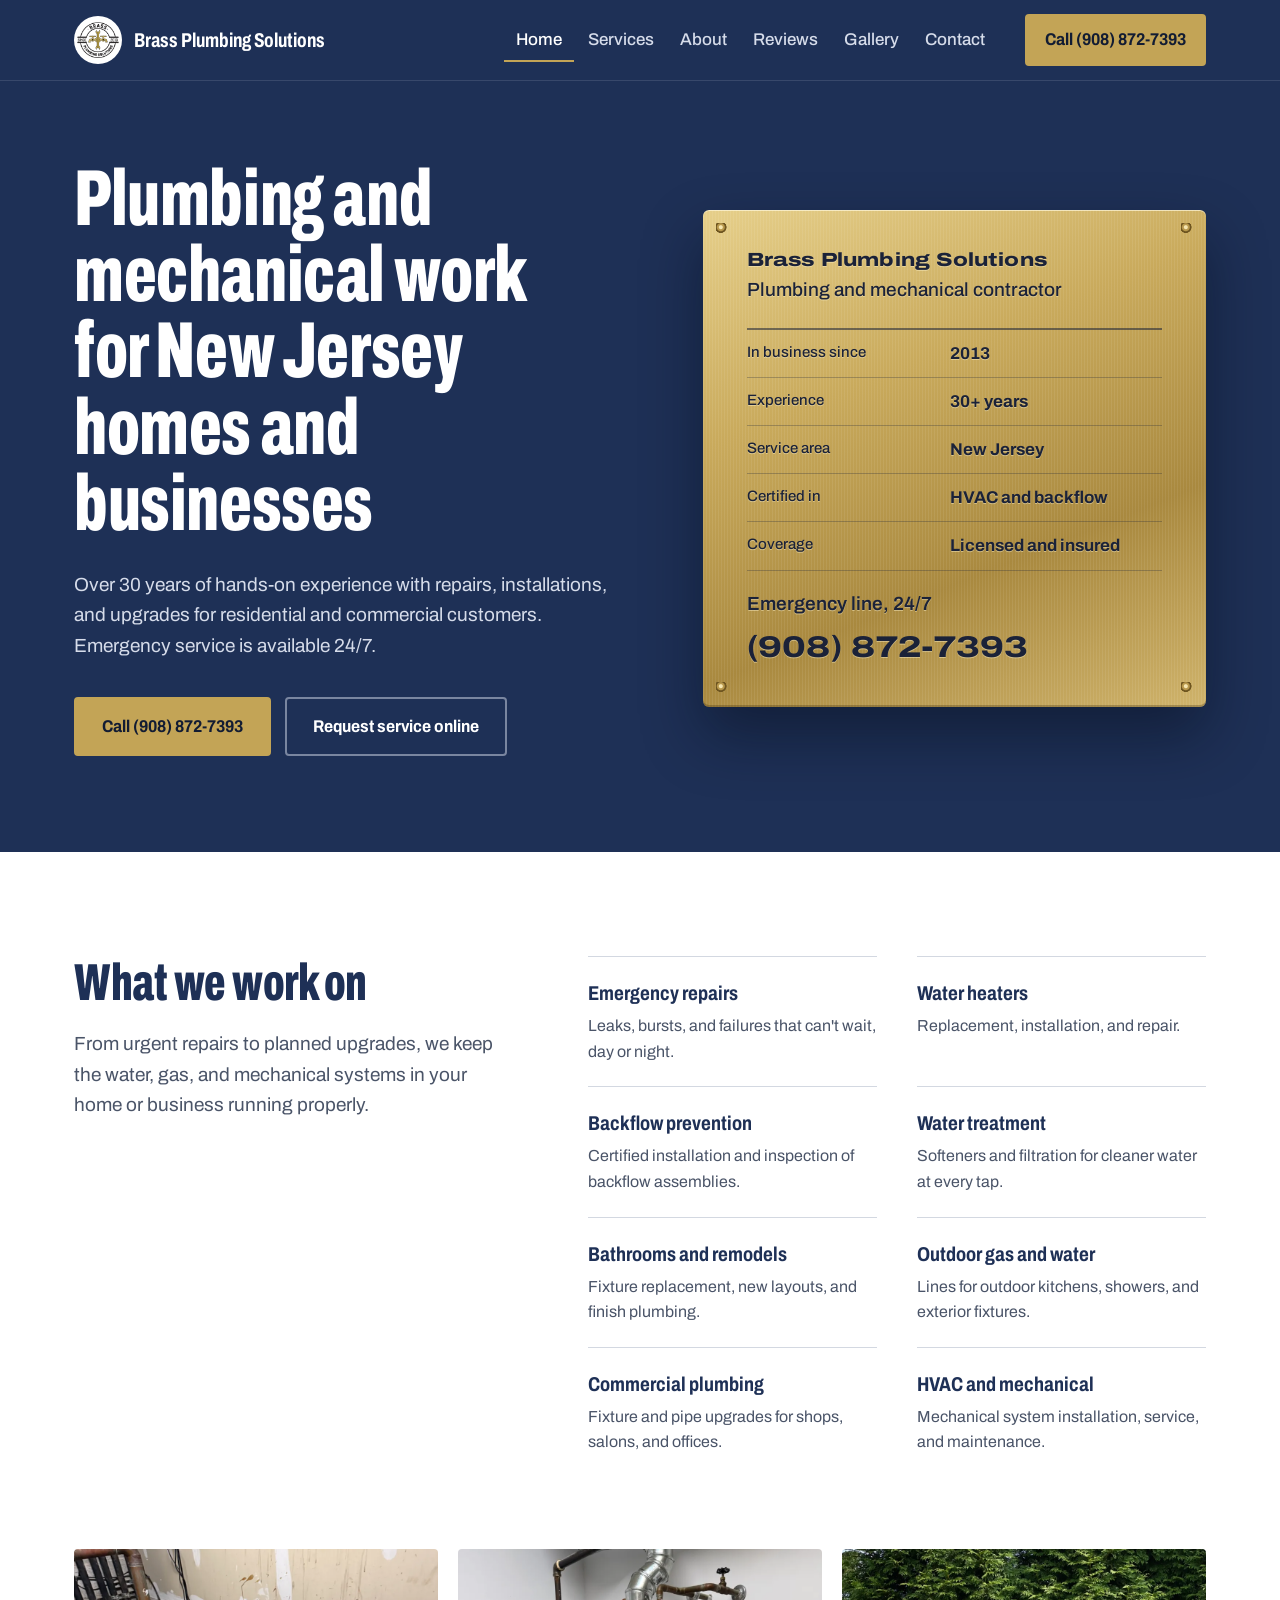
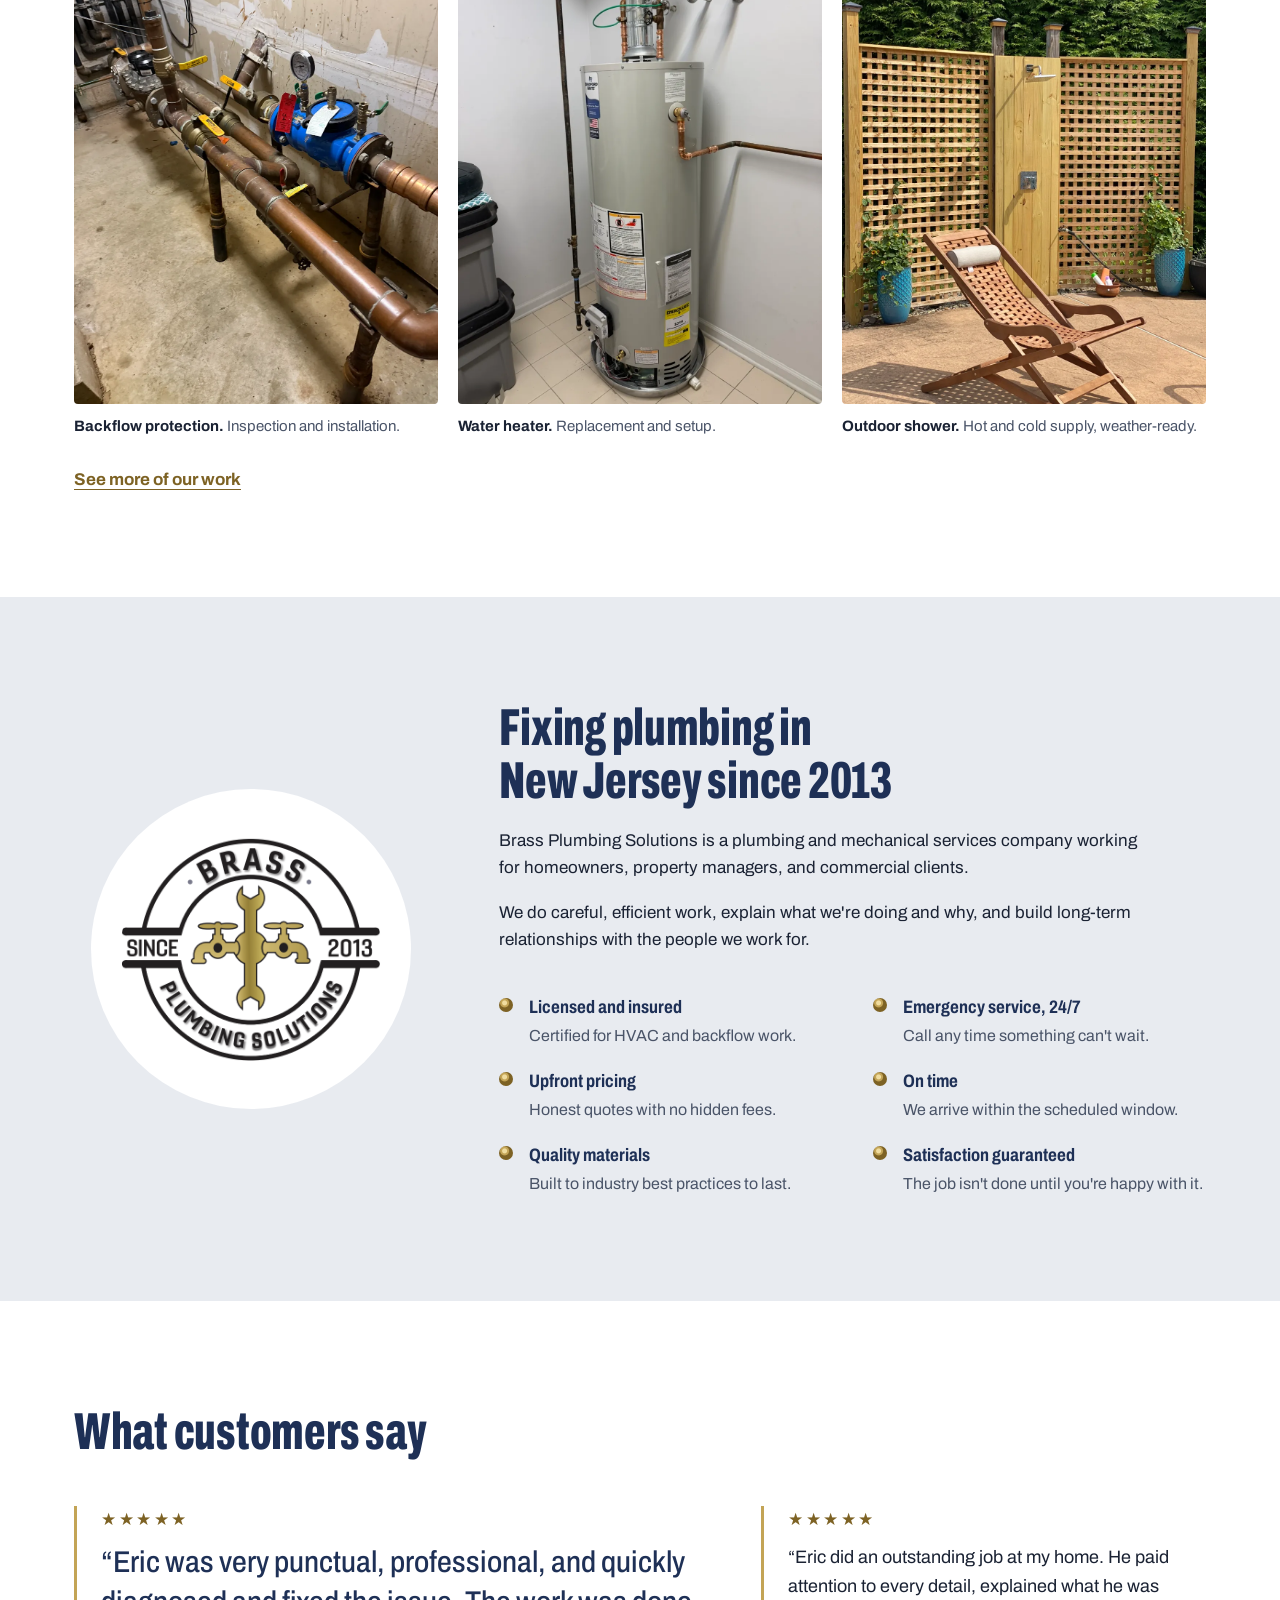
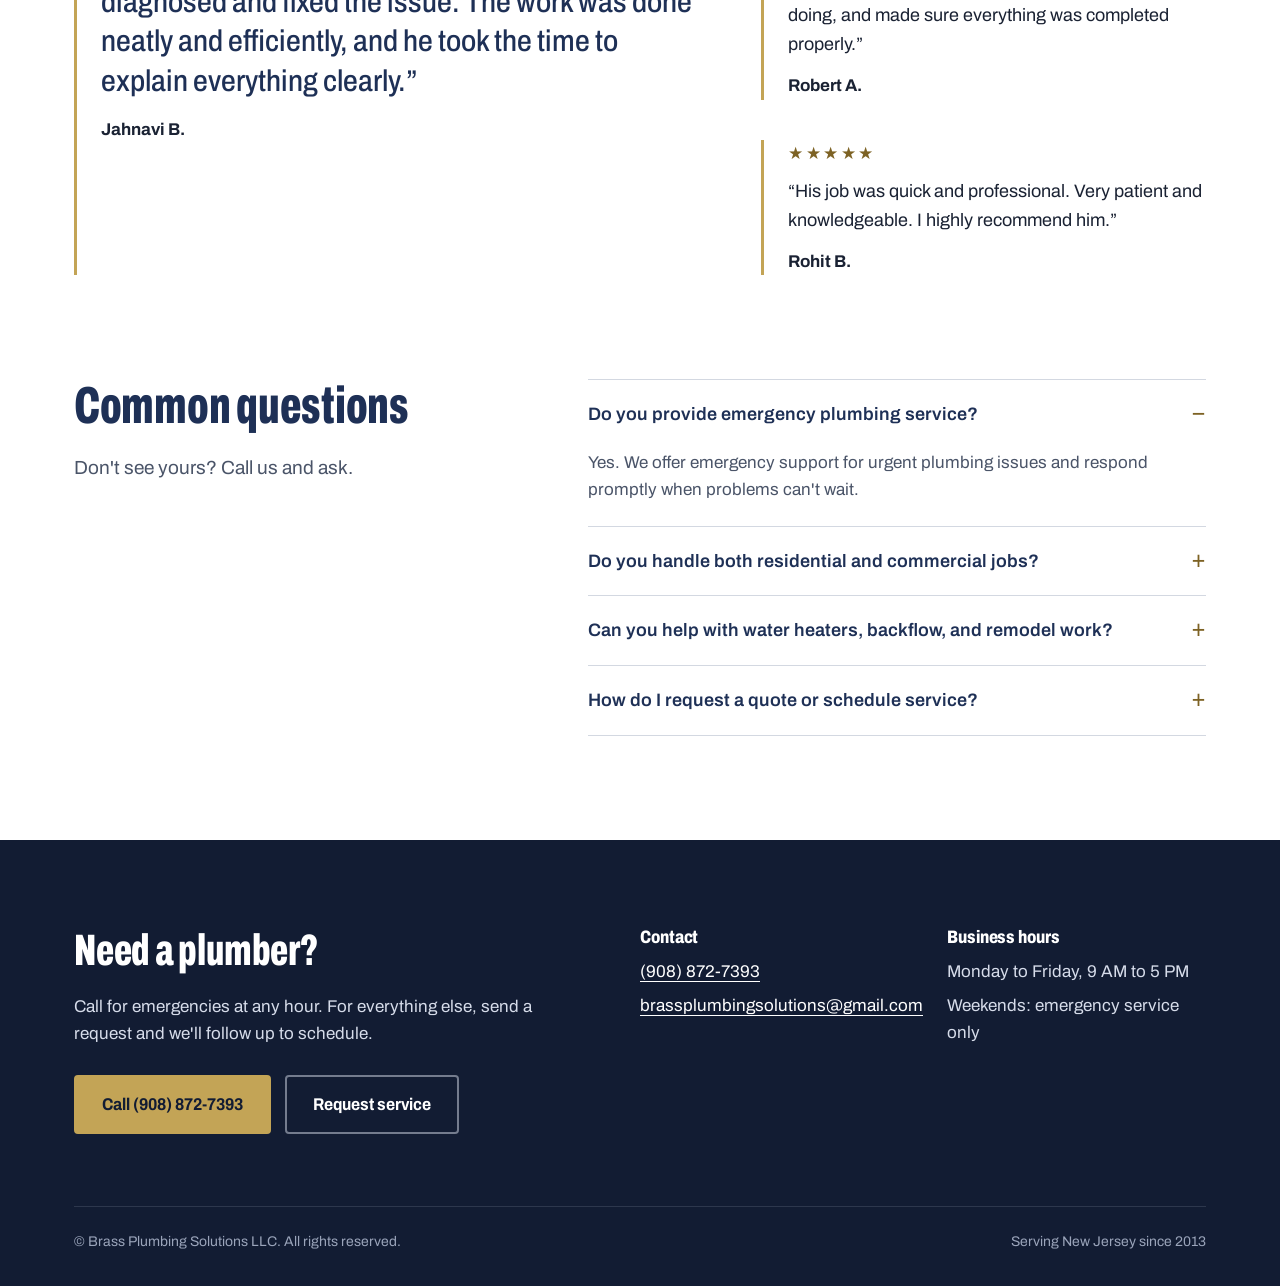
==== commit 68274994: "Redesign site around a brass data-plate identity - Rebuild index, gallery, and contact pages with a " ====
--- a/index.html
+++ b/index.html
@@ -10,330 +10,280 @@
     <meta property="og:description" content="Reliable residential and commercial plumbing, mechanical services, and emergency support from Brass Plumbing Solutions.">
     <meta property="og:type" content="website">
     <title>Brass Plumbing Solutions</title>
+    <link rel="preconnect" href="https://fonts.googleapis.com">
+    <link rel="preconnect" href="https://fonts.gstatic.com" crossorigin>
+    <link rel="stylesheet" href="https://fonts.googleapis.com/css2?family=Archivo:wdth,wght@62..125,400..800&display=swap">
     <link rel="stylesheet" href="style.css">
 </head>
 
-<body>
-    <!-- Header Top -->
-    <div class="header-top">
-        <div class="container">
-            <div class="header-top-content">
-                <div class="header-contact">
-                    <a name="home"></a>
-                    <a href="tel:+19088727393"><i>📞</i> (908) 872-7393</a>
-                    <a href="mailto:brassplumbingsolutions@gmail.com"><i>✉️</i> brassplumbingsolutions@gmail.com</a>
-                </div>
-                <!-- Uncomment when there is social media -->
-                <!-- <div class="header-social"> -->
-                <!-- <a href="#"">Thumbtack</a> -->
-                <!-- <a href="#">TW</a>
-                    <a href="#">IG</a>
-                    <a href="#">LI</a> -->
-            </div>
-        </div>
-    </div>
-
-    <!-- Main Header -->
-    <header class="main-header">
+<body id="home">
+    <a class="skip-link" href="#main">Skip to content</a>
+
+    <header class="main-header on-dark">
         <div class="container">
             <div class="header-content">
-                <div class="logo">
-                    <span>Brass</span> Plumbing Solutions
-                </div>
-                <button class="mobile-menu-toggle" type="button" aria-label="Toggle navigation menu">
-                    <span class="menu-icon">
+                <a class="brand" href="#">
+                    <img src="images/logo.png" alt="" width="48" height="48">
+                    <span>Brass Plumbing Solutions</span>
+                </a>
+                <button class="mobile-menu-toggle" type="button" aria-label="Toggle navigation menu" aria-expanded="false">
+                    <span class="menu-icon" aria-hidden="true">
                         <span></span>
                         <span></span>
                         <span></span>
                     </span>
-                    <span class="menu-label">Navigation</span>
+                    <span class="menu-label">Menu</span>
                 </button>
                 <ul class="nav-menu">
                     <li><a href="#" class="active">Home</a></li>
+                    <li><a href="#services">Services</a></li>
                     <li><a href="#about">About</a></li>
-                    <li><a href="#services">Services</a></li>
-                    <li><a href="#testimonials">Testimonials</a></li>
+                    <li><a href="#testimonials">Reviews</a></li>
                     <li><a href="gallery-page.html">Gallery</a></li>
-                    <li><a href="contact-page.html">Contact Us</a></li>
+                    <li><a href="contact-page.html">Contact</a></li>
+                    <li class="nav-call"><a class="btn" href="tel:+19088727393">Call (908) 872-7393</a></li>
                 </ul>
+                <a class="btn header-call" href="tel:+19088727393">Call (908) 872-7393</a>
             </div>
         </div>
     </header>
 
-    <!-- Hero Section -->
-    <section class="hero">
+    <main id="main">
+        <section class="hero on-dark">
+            <div class="container hero-grid">
+                <div>
+                    <h1>Plumbing and mechanical work for New Jersey homes and businesses</h1>
+                    <p>Over 30 years of hands-on experience with repairs, installations, and upgrades for residential and commercial customers. Emergency service is available 24/7.</p>
+                    <div class="hero-actions">
+                        <a class="btn" href="tel:+19088727393">Call (908) 872-7393</a>
+                        <a class="btn btn-ghost" href="contact-page.html">Request service online</a>
+                    </div>
+                </div>
+
+                <div class="plate" role="group" aria-label="Company details">
+                    <p class="plate-title">Brass Plumbing Solutions</p>
+                    <p class="plate-subtitle">Plumbing and mechanical contractor</p>
+                    <dl class="plate-specs">
+                        <div class="plate-row">
+                            <dt>In business since</dt>
+                            <dd>2013</dd>
+                        </div>
+                        <div class="plate-row">
+                            <dt>Experience</dt>
+                            <dd>30+ years</dd>
+                        </div>
+                        <div class="plate-row">
+                            <dt>Service area</dt>
+                            <dd>New Jersey</dd>
+                        </div>
+                        <div class="plate-row">
+                            <dt>Certified in</dt>
+                            <dd>HVAC and backflow</dd>
+                        </div>
+                        <div class="plate-row">
+                            <dt>Coverage</dt>
+                            <dd>Licensed and insured</dd>
+                        </div>
+                    </dl>
+                    <p class="plate-emergency">
+                        <span>Emergency line, 24/7</span>
+                        <a href="tel:+19088727393">(908) 872-7393</a>
+                    </p>
+                </div>
+            </div>
+        </section>
+
+        <section id="services" class="section">
+            <div class="container">
+                <div class="split">
+                    <div>
+                        <h2>What we work on</h2>
+                        <p class="lede">From urgent repairs to planned upgrades, we keep the water, gas, and mechanical systems in your home or business running properly.</p>
+                    </div>
+                    <dl class="service-list">
+                        <div class="service-item">
+                            <dt>Emergency repairs</dt>
+                            <dd>Leaks, bursts, and failures that can't wait, day or night.</dd>
+                        </div>
+                        <div class="service-item">
+                            <dt>Water heaters</dt>
+                            <dd>Replacement, installation, and repair.</dd>
+                        </div>
+                        <div class="service-item">
+                            <dt>Backflow prevention</dt>
+                            <dd>Certified installation and inspection of backflow assemblies.</dd>
+                        </div>
+                        <div class="service-item">
+                            <dt>Water treatment</dt>
+                            <dd>Softeners and filtration for cleaner water at every tap.</dd>
+                        </div>
+                        <div class="service-item">
+                            <dt>Bathrooms and remodels</dt>
+                            <dd>Fixture replacement, new layouts, and finish plumbing.</dd>
+                        </div>
+                        <div class="service-item">
+                            <dt>Outdoor gas and water</dt>
+                            <dd>Lines for outdoor kitchens, showers, and exterior fixtures.</dd>
+                        </div>
+                        <div class="service-item">
+                            <dt>Commercial plumbing</dt>
+                            <dd>Fixture and pipe upgrades for shops, salons, and offices.</dd>
+                        </div>
+                        <div class="service-item">
+                            <dt>HVAC and mechanical</dt>
+                            <dd>Mechanical system installation, service, and maintenance.</dd>
+                        </div>
+                    </dl>
+                </div>
+
+                <div class="work-strip">
+                    <figure class="work-photo">
+                        <img src="gallary/web/backflows.webp" alt="Copper supply line with a blue backflow preventer and pressure gauge" width="1000" height="1333" loading="lazy">
+                        <figcaption><strong>Backflow protection.</strong> Inspection and installation.</figcaption>
+                    </figure>
+                    <figure class="work-photo">
+                        <img src="gallary/web/water_heater.webp" alt="Newly installed gas water heater with copper connections" width="1000" height="1333" loading="lazy">
+                        <figcaption><strong>Water heater.</strong> Replacement and setup.</figcaption>
+                    </figure>
+                    <figure class="work-photo">
+                        <img src="gallary/web/outdoor_heated_shower.webp" alt="Outdoor shower set into a wooden lattice enclosure" width="1000" height="1333" loading="lazy">
+                        <figcaption><strong>Outdoor shower.</strong> Hot and cold supply, weather-ready.</figcaption>
+                    </figure>
+                </div>
+                <p class="work-more"><a class="text-link" href="gallery-page.html">See more of our work</a></p>
+            </div>
+        </section>
+
+        <section id="about" class="section section-steel">
+            <div class="container about-grid">
+                <img class="about-badge" src="images/logo.png" alt="Brass Plumbing Solutions badge, since 2013" width="566" height="488" loading="lazy">
+                <div class="about-copy">
+                    <h2>Fixing plumbing in New Jersey since 2013</h2>
+                    <p>Brass Plumbing Solutions is a plumbing and mechanical services company working for homeowners, property managers, and commercial clients.</p>
+                    <p>We do careful, efficient work, explain what we're doing and why, and build long-term relationships with the people we work for.</p>
+                    <ul class="promise-list">
+                        <li><strong>Licensed and insured</strong> <span>Certified for HVAC and backflow work.</span></li>
+                        <li><strong>Emergency service, 24/7</strong> <span>Call any time something can't wait.</span></li>
+                        <li><strong>Upfront pricing</strong> <span>Honest quotes with no hidden fees.</span></li>
+                        <li><strong>On time</strong> <span>We arrive within the scheduled window.</span></li>
+                        <li><strong>Quality materials</strong> <span>Built to industry best practices to last.</span></li>
+                        <li><strong>Satisfaction guaranteed</strong> <span>The job isn't done until you're happy with it.</span></li>
+                    </ul>
+                </div>
+            </div>
+        </section>
+
+        <section id="testimonials" class="section">
+            <div class="container">
+                <h2>What customers say</h2>
+                <div class="reviews">
+                    <figure class="review review-featured">
+                        <p class="stars" aria-label="Five star review">★★★★★</p>
+                        <blockquote>
+                            <p>“Eric was very punctual, professional, and quickly diagnosed and fixed the issue. The work was done neatly and efficiently, and he took the time to explain everything clearly.”</p>
+                        </blockquote>
+                        <figcaption>Jahnavi B.</figcaption>
+                    </figure>
+                    <figure class="review">
+                        <p class="stars" aria-label="Five star review">★★★★★</p>
+                        <blockquote>
+                            <p>“Eric did an outstanding job at my home. He paid attention to every detail, explained what he was doing, and made sure everything was completed properly.”</p>
+                        </blockquote>
+                        <figcaption>Robert A.</figcaption>
+                    </figure>
+                    <figure class="review">
+                        <p class="stars" aria-label="Five star review">★★★★★</p>
+                        <blockquote>
+                            <p>“His job was quick and professional. Very patient and knowledgeable. I highly recommend him.”</p>
+                        </blockquote>
+                        <figcaption>Rohit B.</figcaption>
+                    </figure>
+                </div>
+
+                <div class="faq split">
+                    <div>
+                        <h2>Common questions</h2>
+                        <p class="lede">Don't see yours? Call us and ask.</p>
+                    </div>
+                    <div class="faq-list">
+                        <details open>
+                            <summary>Do you provide emergency plumbing service?</summary>
+                            <p>Yes. We offer emergency support for urgent plumbing issues and respond promptly when problems can't wait.</p>
+                        </details>
+                        <details>
+                            <summary>Do you handle both residential and commercial jobs?</summary>
+                            <p>Yes. We work with homeowners, property managers, and commercial clients on everything from repairs to installations and mechanical system service.</p>
+                        </details>
+                        <details>
+                            <summary>Can you help with water heaters, backflow, and remodel work?</summary>
+                            <p>Yes. We install, maintain, repair, and upgrade water heaters, backflow prevention, bathroom plumbing, and related mechanical systems.</p>
+                        </details>
+                        <details>
+                            <summary>How do I request a quote or schedule service?</summary>
+                            <p>Use our <a class="text-link" href="contact-page.html">service request form</a> or call us directly. We'll gather a few details about the job and follow up with next steps.</p>
+                        </details>
+                    </div>
+                </div>
+            </div>
+        </section>
+    </main>
+
+    <footer id="contact" class="footer on-dark">
         <div class="container">
-            <div class="hero-content">
-                <h1>Plumbing and Mechanical Services </h1>
-                <p>With over 30 years of experience, we provide quality plumbing services for residential and commercial
-                    customers. Available 24/7 for all your emergency plumbing needs.</p>
-                <div class="hero-btns">
-                    <a href="#services" class="btn">Our Services</a>
-                    <a href="contact-page.html" class="btn btn-secondary">Contact Us</a>
-                    </div>
-            </div>
-        </div>
-    </section>
-
-    <section class="trust-strip">
-        <div class="container">
-            <div class="trust-strip-grid">
-                <div class="trust-stat">
-                    <strong>30+</strong>
-                    <span>Years of experience</span>
-                </div>
-                <div class="trust-stat">
-                    <strong>24/7</strong>
-                    <span>Emergency support</span>
-                </div>
-                <div class="trust-stat">
-                    <strong>Licensed</strong>
-                    <span>Insured professionals</span>
-                </div>
-                <div class="trust-stat">
-                    <strong>Local</strong>
-                    <span>Residential &amp; commercial</span>
-                </div>
-            </div>
-        </div>
-    </section>
-
-    <!-- Services Section -->
-    <section id="services" class="services section-padding">
-        <div class="container">
-            <div class="service-area-content service-area-content-merged">
-                <div class="service-area-copy">
-                    <span class="eyebrow">Serving New Jersey</span>
-                    <h2>Reliable plumbing help for homes, businesses, and emergency jobs.</h2>
-                    <p>From urgent repairs to planned upgrades, Brass Plumbing Solutions helps homeowners and commercial clients keep their systems running smoothly. We proudly serve families and businesses across New Jersey and nearby communities with responsive, honest service.</p>
-                    <div class="service-area-pills">
-                        <span>Residential plumbing</span>
-                        <span>Commercial plumbing</span>
-                        <span>Mechanical services</span>
-                        <span>Emergency repairs</span>
-                    </div>
-                </div>
-            </div>
-        </div>
-    </section>
-
-    <!-- About Section -->
-    <section class="about section-padding">
-        <div class="container">
-            <div class="about-content">
-                <div class="about-image">
-                    <img src="images\logo.png" alt="About Brass Plumbing Solutions">
-                </div>
-                <div class="about-text">
-                    <a name="about"></a>
-                    <h2>We've Been Fixing Plumbing Issues Since 2013</h2>
-                    <p>Brass Plumbing Solutions is a plumbing and mechanical services company dedicated to providing
-                        high-quality, reliable services for
-                        residential and commercial clients.</p>
-                    <p>Our mission is to deliver innovative and efficient solutions that ensure customer satisfaction
-                        and foster long-term relationships. With a focus on professionalism, precision, and
-                        sustainability,
-                        we aim to become a trusted leader in the plumbing and mechanical industry.</p>
-                    <div class="about-features">
-                        <div class="feature-item">
-                            <div class="feature-icon">✓</div>
-                            <div>
-                                <h4>Fully Licensed & Insured</h4>
-                                <p>All our plumbers are professionally certified (HVAC & Backflows) and insured.</p>
-                            </div>
-                        </div>
-                        <div class="feature-item">
-                            <div class="feature-icon">✓</div>
-                            <div>
-                                <h4>24/7 Emergency Service</h4>
-                                <p>We're available day and night for all your plumbing emergencies.</p>
-                            </div>
-                        </div>
-                        <div class="feature-item">
-                            <div class="feature-icon">✓</div>
-                            <div>
-                                <h4>Satisfaction Guaranteed</h4>
-                                <p>We're not satisfied until you're completely happy with our work.</p>
-                            </div>
-                        </div>
-                    </div>
-                    <!-- <a href="#" class="btn">Learn More About Us</a> -->
-                </div>
-            </div>
-        </div>
-    </section>
-
-    <!-- Why Choose Us Section -->
-    <section class="why-us section-padding">
-        <div class="container">
-            <div class="section-title">
-                <h2>Why Choose Us</h2>
-                <p>There are many reasons to choose Brass Plumbing Solutions for all your plumbing needs</p>
-            </div>
-            <div class="why-us-grid">
-                <div class="why-us-box">
-                    <div class="why-us-icon">🏆</div>
-                    <h3>Experienced Team</h3>
-                    <p>Our plumbers have years of experience and ongoing training in the latest techniques.</p>
-                </div>
-                <div class="why-us-box">
-                    <div class="why-us-icon">💰</div>
-                    <h3>Fair Pricing</h3>
-                    <p>We provide honest, upfront pricing with no hidden fees or surprise costs.</p>
-                </div>
-                <div class="why-us-box">
-                    <div class="why-us-icon">⏰</div>
-                    <h3>Prompt Service</h3>
-                    <p>We respect your time and arrive within the scheduled appointment window.</p>
-                </div>
-                <div class="why-us-box">
-                    <div class="why-us-icon">👍</div>
-                    <h3>Quality Workmanship</h3>
-                    <p>We use quality materials and follow industry best practices for lasting results.</p>
-                </div>
-            </div>
-        </div>
-    </section>
-
-    <section id="testimonials" class="review-trust faq section-padding">
-        <div class="container">
-            <div class="review-trust-header">
-                <span class="eyebrow">Why homeowners call us back</span>
-                <h2>Dependable service built on trust, detail, and clear communication.</h2>
-            </div>
-            <div class="review-grid">
-                <div class="review-highlight">
-                    <div class="stars" aria-label="Five star review">★★★★★</div>
-                    <p>"Eric was very punctual, professional, and quickly diagnosed and fixed the issue. The work was done neatly and efficiently, and he took the time to explain everything clearly."</p>
-                    <strong>Jahnavi B.</strong>
-                </div>
-                <div class="review-highlight">
-                    <div class="stars" aria-label="Five star review">★★★★★</div>
-                    <p>"Eric did an outstanding job at my home. He paid attention to every detail, explained what he was doing, and made sure everything was completed properly."</p>
-                    <strong>Robert A.</strong>
-                </div>
-                <div class="review-highlight">
-                    <div class="stars" aria-label="Five star review">★★★★★</div>
-                    <p>"His job was quick and professional. Very patient and knowledgeable. I highly recommend him."</p>
-                    <strong>Rohit B.</strong>
-                </div>
-            </div>
-
-            <div class="faq-section-wrap">
-                <div class="section-title faq-title">
-                    <h2>Frequently Asked Questions</h2>
-                    <p>Helpful answers about service, scheduling, and the type of work we handle.</p>
-                </div>
-                <div class="faq-list">
-                    <details open>
-                        <summary>Do you provide emergency plumbing service?</summary>
-                        <p>Yes. We offer emergency support for urgent plumbing issues and are available for prompt response when problems can’t wait.</p>
-                    </details>
-                    <details>
-                        <summary>Do you handle both residential and commercial jobs?</summary>
-                        <p>Absolutely. We work with homeowners, property managers, and commercial clients on everything from repairs to installations and mechanical system service.</p>
-                    </details>
-                    <details>
-                        <summary>Can you help with water heaters, backflow, and remodel work?</summary>
-                        <p>Yes. We provide installation, maintenance, repair, and upgrade services for water heaters, backflow prevention, bathroom plumbing, and related mechanical work.</p>
-                    </details>
-                    <details>
-                        <summary>How do I request a quote or schedule service?</summary>
-                        <p>Use our contact form or call us directly. We’ll gather a few details about the job and follow up with the next steps.</p>
-                    </details>
-                </div>
-            </div>
-        </div>
-    </section>
-
-    <!-- Footer -->
-    <footer class="footer">
-        <div class="container">
-            <div class="footer-top">
-                <!-- <div class="footer-widget">
-                    <h3>About Brass Plumbing Solutions</h3>
-                    <p>Brass Plumbing Solutions is a family-owned and operated plumbing company serving residential and commercial customers with quality, reliable service since 2003.</p>
-                </div> -->
-                <div class="footer-widget">
-                    <h3>Contact Us</h3>
-                    <a name="contact"></a>
-                    <div class="footer-contact-info">
-                        <!-- <div>
-                            <i>📍</i>
-                            <p>123 Plumbing Street<br>Anytown, ST 12345</p>
-                        </div> -->
-                        <div>
-                            <i>📞</i>
-                            <p>(908) 872-7393</p>
-                        </div>
-                        <div>
-                            <i>✉️</i>
-                            <p>brassplumbingsolutions@gmail.com</p>
-                        </div>
-                    </div>
-                    <a href="contact-page.html" class="btn btn-secondary footer-form-btn">Request Service</a>
-                </div>
-                <!-- <div class="footer-widget">
-                    <h3>Our Services</h3>
-                    <ul class="footer-links">
-                        <li><a href="#">Drain Cleaning</a></li>
-                        <li><a href="#">Water Heater Repair</a></li>
-                        <li><a href="#">Toilet Repair</a></li>
-                        <li><a href="#">Pipe Repair</a></li>
-                        <li><a href="#">Bathroom Remodeling</a></li>
-                        <li><a href="#">Emergency Services</a></li>
+            <div class="footer-grid">
+                <div>
+                    <h2>Need a plumber?</h2>
+                    <p>Call for emergencies at any hour. For everything else, send a request and we'll follow up to schedule.</p>
+                    <div class="hero-actions">
+                        <a class="btn" href="tel:+19088727393">Call (908) 872-7393</a>
+                        <a class="btn btn-ghost" href="contact-page.html">Request service</a>
+                    </div>
+                </div>
+                <div>
+                    <h3>Contact</h3>
+                    <ul>
+                        <li><a href="tel:+19088727393">(908) 872-7393</a></li>
+                        <li><a href="mailto:brassplumbingsolutions@gmail.com">brassplumbingsolutions@gmail.com</a></li>
                     </ul>
-                </div> -->
-                <div class="footer-widget">
-                    <h3>Business Hours</h3>
-                    <ul class="footer-links">
-                        <li>Monday - Friday: 9:00 AM - 5:00 PM</li>
-                        <li>Saturday - Sunday: Closed (Emergency Services Only)</li>
+                </div>
+                <div>
+                    <h3>Business hours</h3>
+                    <ul>
+                        <li>Monday to Friday, 9 AM to 5 PM</li>
+                        <li>Weekends: emergency service only</li>
                     </ul>
                 </div>
             </div>
-        </div>
-        <div class="footer-bottom">
-            <div class="container">
-                <p>&copy; Brass Plumbing Solutions LLC. All Rights Reserved.</p>
+            <div class="footer-bottom">
+                <p>&copy; Brass Plumbing Solutions LLC. All rights reserved.</p>
+                <p>Serving New Jersey since 2013</p>
             </div>
         </div>
     </footer>
+
     <script>
         document.addEventListener('DOMContentLoaded', function () {
             const menuToggle = document.querySelector('.mobile-menu-toggle');
-            const headerContent = document.querySelector('.header-content');
-            const navLinks = document.querySelectorAll('.nav-menu a');
-
             const header = document.querySelector('.main-header');
+            const navLinks = document.querySelectorAll('.nav-menu a:not(.btn)');
+
+            function setMenuOpen(open) {
+                header.classList.toggle('nav-open', open);
+                menuToggle.setAttribute('aria-expanded', open ? 'true' : 'false');
+            }
+
             if (menuToggle && header) {
                 menuToggle.addEventListener('click', function () {
-                    header.classList.toggle('nav-open');
+                    setMenuOpen(!header.classList.contains('nav-open'));
                 });
             }
 
             function setActiveLinkFromLocation() {
                 const currentHash = window.location.hash || '#';
                 const normalizedHash = currentHash === '#home' ? '#' : currentHash;
-                const currentPath = window.location.pathname;
 
                 navLinks.forEach(function (link) {
-                    link.classList.remove('active');
-                    const href = link.getAttribute('href');
-
-                    if (href === 'contact-page.html' && currentPath.endsWith('/contact-page.html')) {
-                        link.classList.add('active');
-                        return;
-                    }
-
-                    if (href === 'gallery-page.html' && currentPath.endsWith('/gallery-page.html')) {
-                        link.classList.add('active');
-                        return;
-                    }
-
-                    if (href === normalizedHash || (normalizedHash === '#' && href === '#')) {
-                        link.classList.add('active');
-                    }
+                    link.classList.toggle('active', link.getAttribute('href') === normalizedHash);
                 });
             }
 
@@ -342,19 +292,11 @@
 
             navLinks.forEach(function (link) {
                 link.addEventListener('click', function () {
-                    const wasActive = link.classList.contains('active');
-                    navLinks.forEach(function (otherLink) {
-                        otherLink.classList.remove('active');
-                    });
-                    link.classList.add('active');
-
-                    if (!wasActive) {
-                        header.classList.remove('nav-open');
-                    }
+                    setMenuOpen(false);
                 });
             });
         });
     </script>
 </body>
 
-</html>+</html>
--- a/style.css
+++ b/style.css
@@ -1,1271 +1,957 @@
+/* Brass Plumbing Solutions
+   Tokens: navy + brass, one family (Archivo) using its width axis. */
+
+:root {
+    --navy: #1e3056;
+    --night: #121c33;
+    --brass: #c3a456;
+    --brass-light: #e3cb84;
+    --brass-ink: #7d6224;
+    --steel: #e8ebf0;
+    --line: #d3d8e1;
+    --ink: #1a2233;
+    --muted: #4a5468;
+    --on-dark: #d6dcea;
+    --radius: 4px;
+    --wrap: 1180px;
+}
+
+*,
+*::before,
+*::after {
+    box-sizing: border-box;
+}
+
 * {
     margin: 0;
     padding: 0;
-    box-sizing: border-box;
+}
+
+html {
+    scroll-behavior: smooth;
+    scroll-padding-top: 24px;
 }
 
 body {
-    font-family: 'Roboto', Arial, sans-serif;
+    font-family: 'Archivo', 'Segoe UI', Arial, sans-serif;
+    font-size: 1.0625rem;
+    font-variation-settings: 'wdth' 100;
     line-height: 1.6;
-    color: #222;
-    background: radial-gradient(circle at top left, rgba(187, 163, 89, 0.10), transparent 25%), linear-gradient(180deg, #eef2f8 0%, #f6f7fb 100%);
-    min-height: 100vh;
-}
-
-@media (min-width: 769px) {
-    html {
-        scroll-padding-top: 110px;
-    }
+    color: var(--ink);
+    background: #fff;
+    -webkit-font-smoothing: antialiased;
+}
+
+img {
+    display: block;
+    max-width: 100%;
+    height: auto;
 }
 
 a {
+    color: inherit;
+}
+
+:focus-visible {
+    outline: 3px solid var(--brass-ink);
+    outline-offset: 3px;
+}
+
+.on-dark :focus-visible {
+    outline-color: var(--brass-light);
+}
+
+.container {
+    max-width: var(--wrap);
+    margin: 0 auto;
+    padding: 0 24px;
+}
+
+.skip-link {
+    position: absolute;
+    left: 16px;
+    top: -60px;
+    padding: 10px 16px;
+    background: var(--brass);
+    color: var(--night);
+    font-weight: 700;
+    z-index: 100;
+}
+
+.skip-link:focus {
+    top: 16px;
+}
+
+/* ---------- Type ---------- */
+
+h1,
+h2,
+h3 {
+    font-variation-settings: 'wdth' 62;
+    font-weight: 800;
+    line-height: 1.02;
+    letter-spacing: -0.005em;
+    color: var(--navy);
+}
+
+h2 {
+    font-size: clamp(2.125rem, 4.2vw, 3.25rem);
+    margin-bottom: 20px;
+    max-width: 18ch;
+}
+
+h3 {
+    font-size: 1.5rem;
+}
+
+.lede {
+    font-size: 1.1875rem;
+    color: var(--muted);
+    max-width: 36em;
+}
+
+p + p {
+    margin-top: 1em;
+}
+
+/* ---------- Buttons ---------- */
+
+.btn {
+    display: inline-flex;
+    align-items: center;
+    justify-content: center;
+    gap: 10px;
+    padding: 14px 26px;
+    border: 2px solid var(--brass);
+    border-radius: var(--radius);
+    background: var(--brass);
+    color: var(--night);
+    font: inherit;
+    font-weight: 700;
+    font-variation-settings: 'wdth' 90;
     text-decoration: none;
-    color: inherit;
-}
-
-img {
-    max-width: 100%;
-    display: block;
-}
-
-.container {
-    max-width: 1200px;
-    margin: 0 auto;
-    padding: 0 15px;
-}
-
-.btn {
-    display: inline-block;
-    padding: 14px 32px;
-    background-color: #bba359;
-    color: white;
-    border: 1px solid rgba(187, 163, 89, 0.95);
-    border-radius: 999px;
+    cursor: pointer;
+    transition: background-color 0.2s ease, border-color 0.2s ease;
+}
+
+.btn:hover {
+    background: var(--brass-light);
+    border-color: var(--brass-light);
+}
+
+.btn:disabled {
+    opacity: 0.7;
+    cursor: wait;
+}
+
+.btn-ghost {
+    background: transparent;
+    border-color: rgba(214, 220, 234, 0.5);
+    color: #fff;
+}
+
+.btn-ghost:hover {
+    background: rgba(255, 255, 255, 0.08);
+    border-color: #fff;
+}
+
+.btn-outline {
+    background: transparent;
+    border-color: var(--navy);
+    color: var(--navy);
+}
+
+.btn-outline:hover {
+    background: var(--navy);
+    border-color: var(--navy);
+    color: #fff;
+}
+
+.text-link {
+    color: var(--brass-ink);
     font-weight: 700;
-    text-transform: uppercase;
-    letter-spacing: 0.05em;
-    box-shadow: 0 16px 35px rgba(187, 163, 89, 0.18);
-    transition: transform 0.25s ease, background-color 0.25s ease, box-shadow 0.25s ease;
-    cursor: pointer;
-}
-
-.btn:hover {
-    background-color: #a88f4a;
-    transform: translateY(-2px);
-    box-shadow: 0 22px 40px rgba(168, 143, 74, 0.22);
-}
-
-.section-padding {
-    padding: 80px 0;
-}
-
-.section-title {
-    text-align: center;
-    margin-bottom: 50px;
-}
-
-.section-title h2 {
-    font-size: 36px;
-    color: #1e3056;
+    text-underline-offset: 4px;
+}
+
+/* ---------- Header ---------- */
+
+.main-header {
     position: relative;
-    padding-bottom: 20px;
-    margin-bottom: 20px;
-}
-
-.section-title h2:after {
-    content: '';
-    position: absolute;
-    bottom: 0;
-    left: 50%;
-    transform: translateX(-50%);
-    width: 80px;
-    height: 3px;
-    background-color: #bba359;
-}
-
-.section-title p {
-    color: #666;
-    font-size: 18px;
-    max-width: 700px;
-    margin: 0 auto;
-}
-
-/* Header Styles */
-.header-top {
-    background: linear-gradient(90deg, #1e3056, #162440);
-    padding: 12px 0;
-    color: #f4f6ff;
-}
-
-.header-top-content {
-    display: flex;
-    justify-content: space-between;
-    align-items: center;
-}
-
-.header-contact a {
-    margin-right: 20px;
-    font-size: 14px;
-    color: #e8eefb;
-}
-
-.header-contact a:hover {
-    color: #f3df99;
-}
-
-.header-contact i {
-    margin-right: 5px;
-    color: #bba359;
-}
-
-.header-social a {
-    margin-left: 15px;
-    font-size: 14px;
-}
-
-.main-header {
-    position: sticky;
-    top: 0;
-    z-index: 999;
-    padding: 18px 0;
-    background-color: rgba(255, 255, 255, 0.92);
-    backdrop-filter: blur(12px);
-    box-shadow: 0 18px 45px rgba(30, 48, 86, 0.10);
+    background: var(--navy);
+    color: #fff;
+    border-bottom: 1px solid rgba(214, 220, 234, 0.14);
+    z-index: 20;
 }
 
 .header-content {
     display: flex;
-    justify-content: space-between;
     align-items: center;
-}
-
-.logo {
-    font-size: 30px;
+    gap: 28px;
+    min-height: 80px;
+}
+
+.brand {
+    display: flex;
+    align-items: center;
+    gap: 12px;
+    text-decoration: none;
+    font-variation-settings: 'wdth' 75;
     font-weight: 700;
-    color: #1e3056;
-}
-
-.logo span {
-    color: #bba359;
+    font-size: 1.25rem;
+    line-height: 1.1;
+}
+
+.brand img {
+    width: 48px;
+    height: 48px;
+    padding: 3px;
+    border-radius: 50%;
+    background: #fff;
+    object-fit: contain;
 }
 
 .nav-menu {
     display: flex;
+    gap: 2px;
+    margin-left: auto;
     list-style: none;
+}
+
+.nav-menu a {
+    display: block;
+    padding: 8px 12px;
+    color: var(--on-dark);
+    text-decoration: none;
+    font-weight: 500;
+}
+
+.nav-menu a:hover {
+    color: #fff;
+}
+
+.nav-menu a.active {
+    color: #fff;
+    box-shadow: inset 0 -2px 0 var(--brass);
+}
+
+.nav-call {
+    display: none;
+}
+
+.header-call {
+    padding: 10px 18px;
+    white-space: nowrap;
 }
 
 .mobile-menu-toggle {
     display: none;
-    border: none;
+    align-items: center;
+    gap: 10px;
+    margin-left: auto;
+    padding: 10px 14px;
+    border: 1px solid rgba(214, 220, 234, 0.4);
+    border-radius: var(--radius);
     background: transparent;
-    padding: 0;
-}
-
-.nav-menu li {
-    margin-left: 25px;
-}
-
-.nav-menu a {
+    color: #fff;
+    font: inherit;
     font-weight: 600;
-    color: #1e3056;
-    text-transform: uppercase;
-    font-size: 15px;
-    position: relative;
-    transition: color 0.25s ease;
-}
-
-.nav-menu a:hover {
-    color: #bba359;
-}
-
-.nav-menu a.active {
-    color: #bba359;
-}
-
-.nav-menu a.active:after {
-    content: '';
-    position: absolute;
-    width: 100%;
+    cursor: pointer;
+}
+
+.menu-icon {
+    display: grid;
+    gap: 4px;
+    width: 18px;
+}
+
+.menu-icon span {
+    display: block;
     height: 2px;
-    background: linear-gradient(90deg, #f1e2ac, #bba359);
-    bottom: -8px;
-    left: 0;
-}
-
-
-
-/* Hero Section */
+    background: currentColor;
+    transition: transform 0.2s ease, opacity 0.2s ease;
+}
+
+.nav-open .menu-icon span:nth-child(1) {
+    transform: translateY(6px) rotate(45deg);
+}
+
+.nav-open .menu-icon span:nth-child(2) {
+    opacity: 0;
+}
+
+.nav-open .menu-icon span:nth-child(3) {
+    transform: translateY(-6px) rotate(-45deg);
+}
+
+/* ---------- Hero ---------- */
+
 .hero {
-    position: relative;
-    background: linear-gradient(135deg, rgba(30, 48, 86, 0.97), rgba(27, 45, 74, 0.96));
-    color: white;
-    padding: 90px 0 110px;
-    text-align: left;
-    overflow: hidden;
-}
-
-.hero:before {
-    content: '';
-    position: absolute;
-    inset: 0;
-    background: radial-gradient(circle at top right, rgba(255, 255, 255, 0.12), transparent 24%), radial-gradient(circle at bottom left, rgba(187, 163, 89, 0.14), transparent 20%);
-    pointer-events: none;
-}
-
-.hero-content {
-    position: relative;
-    z-index: 1;
-    width: 100%;
-    max-width: 100%;
-}
-
-.hero-badge {
-    display: inline-block;
-    margin-bottom: 18px;
-    padding: 8px 18px;
-    border-radius: 999px;
-    background: rgba(255, 255, 255, 0.14);
-    color: #f9efc2;
-    font-size: 0.85rem;
-    font-weight: 700;
-    letter-spacing: 0.08em;
-    text-transform: uppercase;
-    border: 1px solid rgba(255, 255, 255, 0.20);
-}
-
-.hero-content h1 {
-    font-size: clamp(2.8rem, 5vw, 5rem);
-    margin-bottom: 24px;
-    text-transform: uppercase;
-    letter-spacing: 0.05em;
-    max-width: 100%;
-    line-height: 1.04;
-}
-
-.hero-content p {
-    font-size: clamp(1.1rem, 1.8vw, 1.5rem);
-    margin-bottom: 35px;
-    max-width: 100%;
-    margin-left: 0;
-    margin-right: 0;
-    color: rgba(255, 255, 255, 0.88);
-}
-
-.hero-btns .btn,
-.hero-btns .btn-secondary {
-    background-color: transparent;
-    border: 2px solid #f3df99;
-    color: #f3df99;
-    box-shadow: none;
-}
-
-.hero-btns .btn:hover,
-.hero-btns .btn-secondary:hover {
-    background-color: #f3df99;
-    color: #1e3056;
-    box-shadow: none;
-}
-
-.hero-btns .btn-tertiary {
-    background-color: transparent;
-    border-color: #f3df99;
-    color: #f3df99;
-}
-
-.hero-btns .btn-tertiary:hover {
-    background-color: #f3df99;
-    color: #1e3056;
-}
-
-.hero-btns {
-    display: flex;
-    flex-wrap: wrap;
-    justify-content: flex-start;
-    gap: 14px;
-    margin-top: 30px;
-}
-
-.btn-secondary {
-    background-color: transparent;
-    border: 2px solid #f3df99;
-    color: #f3df99;
-    box-shadow: none;
-}
-
-.btn-secondary:hover {
-    background-color: #f3df99;
-    color: #1e3056;
-    box-shadow: none;
-}
-
-.btn-full {
-    width: 100%;
-    text-align: center;
-}
-
-.eyebrow {
-    display: inline-block;
-    margin-bottom: 12px;
-    font-size: 0.8rem;
-    letter-spacing: 0.12em;
-    text-transform: uppercase;
-    font-weight: 700;
-    color: #bba359;
-}
-
-.eyebrow-light {
-    color: #f5e9b8;
-}
-
-.trust-strip {
-    background: linear-gradient(180deg, #f5f7fa 0%, #edf1f6 100%);
-    border-top: 1px solid rgba(30, 48, 86, 0.08);
-    border-bottom: 1px solid rgba(30, 48, 86, 0.08);
-}
-
-.trust-strip-grid {
-    display: grid;
-    grid-template-columns: repeat(auto-fit, minmax(180px, 1fr));
-    gap: 20px;
-    padding: 28px 0;
-}
-
-.trust-stat {
-    display: flex;
-    flex-direction: column;
+    background: var(--navy);
+    color: var(--on-dark);
+    padding: 80px 0 96px;
+}
+
+.hero-grid {
+    display: grid;
+    grid-template-columns: minmax(0, 1.05fr) minmax(0, 0.95fr);
+    gap: 72px;
     align-items: center;
-    justify-content: center;
-    text-align: center;
-    background: rgba(255, 255, 255, 0.75);
-    border: 1px solid rgba(30, 48, 86, 0.08);
-    border-radius: 16px;
-    padding: 20px 18px;
-    box-shadow: 0 16px 36px rgba(30, 48, 86, 0.04);
-}
-
-.trust-stat strong {
-    display: block;
-    color: #1e3056;
-    font-size: clamp(1.2rem, 2vw, 1.8rem);
-    margin-bottom: 6px;
-}
-
-.trust-stat span {
-    color: #5b6475;
-    font-size: 0.95rem;
-}
-
-/* Services Section */
-.services {
-    background-color: #f9f9f9;
-}
-
-.services-grid {
-    display: grid;
-    grid-template-columns: repeat(auto-fit, minmax(300px, 1fr));
-    gap: 30px;
-}
-
-.service-box {
-    background: linear-gradient(180deg, #ffffff 0%, #f8f8f9 100%);
-    padding: 34px;
-    border-radius: 18px;
-    box-shadow: 0 20px 50px rgba(34, 56, 88, 0.08);
-    border: 1px solid rgba(30, 48, 86, 0.08);
-    transition: transform 0.3s ease, box-shadow 0.3s ease;
-    text-align: center;
-}
-
-.service-box:hover {
-    transform: translateY(-8px);
-    box-shadow: 0 28px 65px rgba(34, 56, 88, 0.14);
-}
-
-.service-icon {
-    margin-bottom: 22px;
-    color: #bba359;
-    font-size: 56px;
-}
-
-.service-box h3 {
-    margin-bottom: 16px;
-    color: #1e3056;
-}
-
-.service-box p {
-    color: #5f697f;
-    margin-bottom: 15px;
-    line-height: 1.7;
-}
-
-/* About Section */
-.about-content {
-    display: grid;
-    grid-template-columns: 1fr 1fr;
-    gap: 50px;
-    align-items: center;
-}
-
-.about-text h2 {
-    color: #1e3056;
-    font-size: 38px;
-    margin-bottom: 22px;
-}
-
-.about-text p {
-    margin-bottom: 18px;
-    color: #575f71;
-    line-height: 1.8;
-}
-
-.about-features {
-    margin: 25px 0;
-}
-
-.feature-item {
-    display: flex;
-    align-items: center;
-    margin-bottom: 15px;
-}
-
-.feature-icon {
-    width: 40px;
-    height: 40px;
-    background-color: #bba359;
-    color: white;
-    border-radius: 50%;
-    display: flex;
-    align-items: center;
-    justify-content: center;
-    margin-right: 15px;
-    flex-shrink: 0;
-}
-
-/* Why Choose Us */
-.why-us {
-    background: linear-gradient(180deg, #1e3056 0%, #162440 100%);
-    color: white;
-}
-
-.why-us .section-title h2 {
-    color: white;
-}
-
-.why-us .section-title p {
-    color: #d4d9e3;
-}
-
-.why-us-grid {
-    display: grid;
-    grid-template-columns: repeat(auto-fit, minmax(250px, 1fr));
-    gap: 30px;
-}
-
-.why-us-box {
-    text-align: center;
-    padding: 32px 24px;
-    border-radius: 18px;
-    background-color: rgba(255, 255, 255, 0.08);
-    border: 1px solid rgba(255, 255, 255, 0.08);
-    transition: transform 0.3s ease, background-color 0.3s ease;
-}
-
-.why-us-box:hover {
-    transform: translateY(-6px);
-    background-color: rgba(255, 255, 255, 0.12);
-}
-
-.why-us-icon {
-    font-size: 42px;
-    color: #f1da91;
-    margin-bottom: 22px;
-}
-
-.why-us-box h3 {
-    margin-bottom: 14px;
-}
-
-.why-us-box p {
-    color: #d7dce5;
-    line-height: 1.8;
-}
-
-.service-area {
-    background: linear-gradient(180deg, #f7f8fa 0%, #eef2f8 100%);
-}
-
-.service-area-content {
-    display: block;
-    width: 100%;
-    max-width: 100%;
-    padding: 0;
-}
-
-.service-area-content-merged {
-    margin-bottom: 40px;
-}
-
-.service-area-copy {
-    width: 100%;
-    max-width: 100%;
-}
-
-.service-area-copy h2 {
-    color: #1e3056;
-    font-size: clamp(2.5rem, 4vw, 4.6rem);
-    margin-bottom: 18px;
-    line-height: 1.06;
-}
-
-.service-area-copy p {
-    color: #4d586d;
-    font-size: 1.1rem;
-    line-height: 1.8;
-    max-width: 100%;
-}
-
-.service-area-pills {
-    display: flex;
-    flex-wrap: wrap;
-    gap: 10px;
-    margin-top: 22px;
-}
-
-.service-area-pills span {
-    display: inline-block;
-    padding: 10px 14px;
-    border-radius: 999px;
-    background: rgba(187, 163, 89, 0.10);
-    border: 1px solid rgba(187, 163, 89, 0.22);
-    color: #1e3056;
-    font-size: 0.9rem;
-    font-weight: 600;
-}
-
-.service-area-card {
-    background: linear-gradient(180deg, #1e3056 0%, #162440 100%);
-    border-radius: 24px;
-    padding: 30px 28px;
-    box-shadow: 0 28px 60px rgba(30, 48, 86, 0.18);
-    color: white;
-}
-
-.service-area-card h3 {
-    margin-bottom: 12px;
-    font-size: 1.8rem;
-    color: white;
-}
-
-.service-area-card p {
-    margin-bottom: 22px;
-    color: rgba(255, 255, 255, 0.82);
-    line-height: 1.7;
-}
-
-.review-trust {
-    background: #ffffff;
-}
-
-.review-trust-header {
-    text-align: center;
-    margin-bottom: 30px;
-}
-
-.review-trust-header h2 {
-    color: #1e3056;
-    font-size: clamp(2rem, 3vw, 2.8rem);
-    max-width: 760px;
-    margin: 0 auto;
-}
-
-.review-grid {
-    display: grid;
-    grid-template-columns: repeat(auto-fit, minmax(240px, 1fr));
-    gap: 24px;
-}
-
-.review-highlight {
-    background: linear-gradient(180deg, #ffffff 0%, #f9fafc 100%);
-    border-radius: 20px;
-    padding: 28px 22px;
-    border: 1px solid rgba(30, 48, 86, 0.08);
-    box-shadow: 0 18px 44px rgba(30, 48, 86, 0.05);
-}
-
-.stars {
-    color: #d5a91a;
-    letter-spacing: 0.2em;
-    font-size: 1.2rem;
-    margin-bottom: 14px;
-}
-
-.review-highlight p {
-    color: #4f5d72;
-    line-height: 1.8;
-    margin-bottom: 16px;
-    font-style: italic;
-}
-
-.review-highlight strong {
-    color: #1e3056;
-}
-
-.faq {
-    background: #f3f5f9;
-}
-
-.faq-section-wrap {
-    margin-top: 38px;
-}
-
-.faq-title {
-    margin-bottom: 30px;
-}
-
-.faq-list {
-    max-width: 900px;
-    margin: 0 auto;
-    display: grid;
-    gap: 16px;
-}
-
-.faq-list details {
-    background: white;
-    border: 1px solid rgba(30, 48, 86, 0.08);
-    border-radius: 16px;
-    padding: 0 20px;
-    box-shadow: 0 14px 30px rgba(30, 48, 86, 0.04);
-}
-
-.faq-list summary {
-    cursor: pointer;
-    padding: 22px 0;
-    list-style: none;
-    font-weight: 700;
-    color: #1e3056;
-    position: relative;
-}
-
-.faq-list summary::-webkit-details-marker {
-    display: none;
-}
-
-.faq-list summary::after {
-    content: '+';
-    position: absolute;
-    right: 0;
-    top: 50%;
-    transform: translateY(-50%);
-    color: #bba359;
-    font-size: 1.6rem;
-    font-weight: 600;
-}
-
-.faq-list details[open] summary::after {
-    content: '−';
-}
-
-.faq-list p {
-    padding: 0 0 22px;
-    color: #53607a;
-    line-height: 1.8;
-}
-
-.cta-band {
-    background: linear-gradient(135deg, rgba(30, 48, 86, 0.98), rgba(22, 36, 64, 0.98));
-}
-
-.cta-band-inner {
-    display: flex;
-    justify-content: space-between;
-    align-items: center;
-    gap: 30px;
-    background: rgba(255, 255, 255, 0.04);
-    border: 1px solid rgba(255, 255, 255, 0.08);
-    border-radius: 22px;
-    padding: 28px 30px;
-}
-
-.cta-band h2 {
-    color: white;
-    font-size: clamp(1.8rem, 2.6vw, 2.8rem);
-    margin-bottom: 0;
-}
-
-.cta-band-actions {
+}
+
+.hero h1 {
+    color: #fff;
+    font-size: clamp(2.75rem, 6.2vw, 5rem);
+    line-height: 0.96;
+    margin-bottom: 28px;
+    max-width: 15ch;
+}
+
+.hero p {
+    font-size: 1.1875rem;
+    max-width: 32em;
+}
+
+.hero-actions {
     display: flex;
     flex-wrap: wrap;
     gap: 14px;
-    justify-content: center;
-}
-
-/* Gallery */
-.gallery {
-    background-color: #f3f5f9;
-}
-
-.gallery-grid {
-    display: grid;
-    grid-template-columns: repeat(auto-fit, minmax(240px, 1fr));
-    gap: 24px;
-}
-
-.gallery-card {
-    background: linear-gradient(180deg, #ffffff 0%, #fbfbfc 100%);
-    border-radius: 18px;
-    overflow: hidden;
-    box-shadow: 0 20px 50px rgba(34, 56, 88, 0.08);
-    border: 1px solid rgba(30, 48, 86, 0.08);
-    transition: transform 0.3s ease, box-shadow 0.3s ease;
-}
-
-.gallery-card:hover {
-    transform: translateY(-6px);
-    box-shadow: 0 28px 65px rgba(34, 56, 88, 0.14);
-}
-
-.gallery-card-content {
-    padding: 16px 16px 20px;
-}
-
-.gallery-caption {
+    margin-top: 36px;
+}
+
+/* ---------- The data plate ---------- */
+
+.plate {
+    position: relative;
+    padding: 40px 44px 36px;
+    border-radius: 6px;
+    color: #1b2238;
+    text-shadow: 0 1px 0 rgba(255, 244, 205, 0.45);
+    background:
+        repeating-linear-gradient(90deg, rgba(255, 255, 255, 0.07) 0 1px, transparent 1px 3px),
+        linear-gradient(158deg, #e6cf8a 0%, #c9aa5c 34%, #a9893f 68%, #cfb36b 100%);
+    box-shadow:
+        inset 0 1px 0 rgba(255, 248, 220, 0.7),
+        inset 0 -2px 0 rgba(60, 44, 10, 0.3),
+        0 28px 60px rgba(5, 10, 25, 0.45);
+}
+
+/* four rivets */
+.plate::before {
+    content: '';
+    position: absolute;
+    inset: 13px;
+    pointer-events: none;
+    --rivet: radial-gradient(circle at 40% 35%, #f6e6b0 0 1.5px, #b8984c 2.5px 3.5px, #6e5520 4.5px 5.5px, transparent 6px);
+    background:
+        var(--rivet) 0 0 / 12px 12px no-repeat,
+        var(--rivet) 100% 0 / 12px 12px no-repeat,
+        var(--rivet) 0 100% / 12px 12px no-repeat,
+        var(--rivet) 100% 100% / 12px 12px no-repeat;
+}
+
+.plate-title {
+    font-variation-settings: 'wdth' 125;
+    font-weight: 800;
+    font-size: clamp(1.25rem, 2.3vw, 1.625rem);
+    line-height: 1.1;
+    letter-spacing: 0.01em;
+}
+
+.plate-subtitle {
+    margin-top: 4px;
+    font-size: 0.9375rem;
+    font-weight: 500;
+}
+
+.plate-specs {
+    margin-top: 22px;
+    border-top: 2px solid rgba(27, 34, 56, 0.55);
+}
+
+.plate-row {
+    display: grid;
+    grid-template-columns: 11em 1fr;
+    gap: 16px;
+    padding: 10px 0;
+    border-bottom: 1px solid rgba(27, 34, 56, 0.28);
+}
+
+.plate-row dt {
+    font-size: 0.9375rem;
+    font-weight: 500;
+}
+
+.plate-row dd {
+    font-weight: 700;
+    overflow-wrap: anywhere;
+}
+
+.plate-row dd a {
+    text-decoration: none;
+}
+
+.plate-row dd a:hover {
+    text-decoration: underline;
+}
+
+.plate-emergency {
+    display: flex;
+    flex-wrap: wrap;
+    align-items: baseline;
+    justify-content: space-between;
+    gap: 4px 16px;
+    margin-top: 18px;
+}
+
+.plate-emergency span {
+    font-weight: 600;
+}
+
+.plate-emergency a {
+    font-variation-settings: 'wdth' 125;
+    font-weight: 800;
+    font-size: clamp(1.375rem, 2.6vw, 1.875rem);
+    text-decoration: none;
+    letter-spacing: 0.01em;
+}
+
+.plate-emergency a:hover {
+    text-decoration: underline;
+}
+
+.plate a:focus-visible {
+    outline-color: var(--night);
+}
+
+/* ---------- Sections ---------- */
+
+.section {
+    padding: 104px 0;
+}
+
+.section-steel {
+    background: var(--steel);
+}
+
+.split {
+    display: grid;
+    grid-template-columns: minmax(0, 5fr) minmax(0, 7fr);
+    gap: 72px;
+    align-items: start;
+}
+
+/* services */
+
+.service-list {
+    display: grid;
+    grid-template-columns: repeat(2, minmax(0, 1fr));
+    column-gap: 40px;
+}
+
+.service-item {
+    padding: 20px 0 22px;
+    border-top: 1px solid var(--line);
+}
+
+.service-item dt {
+    font-variation-settings: 'wdth' 80;
+    font-weight: 700;
+    font-size: 1.25rem;
+    color: var(--navy);
+    margin-bottom: 4px;
+}
+
+.service-item dd {
+    color: var(--muted);
     font-size: 1rem;
-    font-weight: 600;
-    color: #1e3056;
-    margin: 0 0 12px;
-}
-
-.gallery-card img {
+}
+
+.work-strip {
+    display: grid;
+    grid-template-columns: repeat(3, minmax(0, 1fr));
+    gap: 20px;
+    margin-top: 72px;
+}
+
+.work-photo img {
     width: 100%;
-    height: 250px;
+    aspect-ratio: 4 / 5;
     object-fit: cover;
-    display: block;
-    border-radius: 10px;
-}
-
-.gallery-showcase-wrap {
-    background: #f5f7fa;
-}
-
-.gallery-showcase-intro {
-    display: grid;
-    grid-template-columns: 1.2fr 0.8fr;
-    gap: 20px;
-    margin-bottom: 26px;
-}
-
-.gallery-intro-card {
-    background: linear-gradient(180deg, #ffffff 0%, #f8f9fb 100%);
-    border: 1px solid rgba(30, 48, 86, 0.08);
-    border-radius: 20px;
-    padding: 26px 24px;
-    box-shadow: 0 20px 45px rgba(30, 48, 86, 0.04);
-}
-
-.gallery-intro-card h3 {
-    color: #1e3056;
-    font-size: clamp(1.5rem, 2vw, 2rem);
-    margin: 0;
-}
-
-.gallery-intro-card-alt {
-    display: flex;
+    border-radius: var(--radius);
+    background: var(--steel);
+}
+
+.work-photo figcaption {
+    margin-top: 10px;
+    font-size: 0.9375rem;
+    color: var(--muted);
+}
+
+.work-photo strong {
+    color: var(--ink);
+}
+
+.work-more {
+    margin-top: 28px;
+}
+
+/* about */
+
+.about-grid {
+    display: grid;
+    grid-template-columns: minmax(0, 4fr) minmax(0, 8fr);
+    gap: 72px;
     align-items: center;
 }
 
-.gallery-intro-card-alt p {
-    color: #4f5d72;
-    line-height: 1.7;
-    margin: 0;
-}
-
-.gallery-case-grid {
-    gap: 24px;
-}
-
-.case-study-card {
-    overflow: hidden;
-}
-
-.case-study-card img {
-    border-radius: 0;
-    height: 260px;
-}
-
-.project-tag {
-    display: inline-block;
-    font-size: 0.72rem;
-    letter-spacing: 0.08em;
-    text-transform: uppercase;
-    color: #bba359;
-    font-weight: 700;
-    margin-bottom: 10px;
-}
-
-.project-meta {
+.about-badge {
+    max-width: 320px;
+    width: 100%;
+    margin: 0 auto;
+    aspect-ratio: 1 / 1;
+    object-fit: contain;
+    padding: 30px;
+    border-radius: 50%;
+    background: #fff;
+}
+
+.about-copy p {
+    max-width: 38em;
+}
+
+.promise-list {
+    display: grid;
+    grid-template-columns: repeat(2, minmax(0, 1fr));
+    gap: 18px 40px;
+    margin-top: 40px;
     list-style: none;
-    display: grid;
-    gap: 6px;
-    color: #56657f;
-    font-size: 0.92rem;
-    line-height: 1.6;
-}
-
-.gallery-card-content .gallery-caption {
-    margin-bottom: 0;
-}
-
-/* Testimonials */
-.testimonials {
-    background-color: #f3f5f9;
-}
-
-.testimonial-grid {
-    display: grid;
-    grid-template-columns: repeat(auto-fit, minmax(300px, 1fr));
-    gap: 30px;
-}
-
-.testimonial-box {
-    background: linear-gradient(180deg, #ffffff 0%, #fbfbfc 100%);
-    padding: 32px;
-    border-radius: 18px;
-    box-shadow: 0 25px 60px rgba(34, 56, 88, 0.06);
-    border: 1px solid rgba(30, 48, 86, 0.08);
-}
-
-.testimonial-text {
-    margin-bottom: 24px;
-    color: #5a6170;
-    font-style: italic;
-    line-height: 1.8;
-}
-
-.testimonial-client {
-    display: flex;
-    align-items: center;
-}
-
-.client-img {
-    width: 60px;
-    height: 60px;
-    border-radius: 50%;
-    overflow: hidden;
-    margin-right: 15px;
-    border: 2px solid rgba(187, 163, 89, 0.16);
-}
-
-.client-info h4 {
-    color: #1e3056;
-}
-
-.client-info p {
-    color: #bba359;
-    font-size: 14px;
-}
-
-/* Call to Action */
-.cta {
-    background: linear-gradient(rgba(30, 48, 86, 0.9), rgba(30, 48, 86, 0.9)), url('/api/placeholder/1200/400') no-repeat;
-    background-size: cover;
-    background-position: center;
-    padding: 80px 0;
-    text-align: center;
-    color: white;
-}
-
-.cta h2 {
-    font-size: 36px;
-    margin-bottom: 20px;
-}
-
-.cta p {
-    max-width: 700px;
-    margin: 0 auto 30px;
-    color: #ccc;
-}
-
-/* Footer */
-.footer {
-    background: linear-gradient(180deg, #162440 0%, #111c30 100%);
-    color: #d2d7e1;
-    padding-top: 80px;
-}
-
-.footer-top {
-    display: grid;
-    grid-template-columns: repeat(auto-fit, minmax(250px, 1fr));
-    gap: 40px;
-    margin-bottom: 60px;
-}
-
-.footer-widget h3 {
-    color: white;
-    margin-bottom: 25px;
-    font-size: 22px;
+}
+
+.promise-list li {
     position: relative;
-    padding-bottom: 10px;
-}
-
-.footer-widget h3:after {
+    padding-left: 30px;
+}
+
+.promise-list li::before {
     content: '';
     position: absolute;
     left: 0;
-    bottom: 0;
-    width: 50px;
-    height: 3px;
-    background: linear-gradient(90deg, #f0df9d, #bba359);
-}
-
-.footer-contact-info div {
+    top: 0.3em;
+    width: 14px;
+    height: 14px;
+    border-radius: 50%;
+    background: radial-gradient(circle at 40% 35%, #f0dc9e 0 2px, var(--brass) 3px 4px, var(--brass-ink) 5px);
+}
+
+.promise-list strong {
+    display: block;
+    color: var(--navy);
+    font-variation-settings: 'wdth' 80;
+    font-size: 1.125rem;
+}
+
+.promise-list span {
+    color: var(--muted);
+    font-size: 1rem;
+}
+
+/* reviews */
+
+.reviews {
+    display: grid;
+    grid-template-columns: minmax(0, 7fr) minmax(0, 5fr);
+    gap: 40px 64px;
+    margin-top: 48px;
+}
+
+.review {
+    padding-left: 24px;
+    border-left: 3px solid var(--brass);
+}
+
+.review blockquote {
+    font-size: 1.125rem;
+}
+
+.review-featured {
+    grid-row: span 2;
+}
+
+.review-featured blockquote {
+    font-variation-settings: 'wdth' 85;
+    font-weight: 500;
+    font-size: clamp(1.375rem, 2.4vw, 1.875rem);
+    line-height: 1.32;
+    color: var(--navy);
+}
+
+.stars {
+    color: var(--brass-ink);
+    letter-spacing: 0.15em;
+    margin-bottom: 10px;
+}
+
+.review figcaption {
+    margin-top: 14px;
+    font-weight: 700;
+}
+
+/* faq */
+
+.faq {
+    margin-top: 104px;
+}
+
+.faq-list {
+    border-bottom: 1px solid var(--line);
+}
+
+.faq-list details {
+    border-top: 1px solid var(--line);
+}
+
+.faq-list summary {
     display: flex;
-    margin-bottom: 15px;
-}
-
-.footer-contact-info i {
-    color: #bba359;
-    margin-right: 10px;
-    margin-top: 4px;
-}
-
-.footer-links {
+    justify-content: space-between;
+    gap: 24px;
+    padding: 20px 0;
+    font-weight: 600;
+    font-size: 1.125rem;
+    color: var(--navy);
+    cursor: pointer;
     list-style: none;
 }
 
-.footer-links li {
-    margin-bottom: 10px;
-}
-
-.footer-links a {
-    position: relative;
-    padding-left: 20px;
-    transition: color 0.25s ease;
-}
-
-.footer-links a:hover {
-    color: #bba359;
-}
-
-.footer-links a:before {
-    content: "→";
-    position: absolute;
-    left: 0;
-    color: #bba359;
-}
-
-.footer-form-btn {
-    display: inline-block;
-    margin-top: 18px;
-    padding: 12px 20px;
-    font-size: 0.8rem;
-    width: auto;
-}
-
-.footer-bottom {
-    background-color: #0f1828;
-    padding: 24px 0;
-    text-align: center;
-    font-size: 14px;
-}
-
-/* Under Construction Bar */
-.bar {
-    background-color: #FF0000;
+.faq-list summary::-webkit-details-marker {
+    display: none;
+}
+
+.faq-list summary::after {
+    content: '+';
+    flex: none;
+    font-weight: 400;
+    font-size: 1.5rem;
+    line-height: 1;
+    color: var(--brass-ink);
+}
+
+.faq-list details[open] summary::after {
+    content: '\2212';
+}
+
+.faq-list details p {
+    padding-bottom: 22px;
+    max-width: 40em;
+    color: var(--muted);
+}
+
+/* ---------- Page header (inner pages) ---------- */
+
+.page-header {
+    background: var(--navy);
+    color: var(--on-dark);
+    padding: 64px 0 72px;
+}
+
+.page-header h1 {
+    color: #fff;
+    font-size: clamp(2.5rem, 5.5vw, 4rem);
+    margin-bottom: 16px;
+}
+
+.page-header p {
+    font-size: 1.1875rem;
+    max-width: 34em;
+}
+
+/* ---------- Gallery ---------- */
+
+.gallery-grid {
+    display: grid;
+    grid-template-columns: repeat(auto-fill, minmax(300px, 1fr));
+    gap: 48px 28px;
+}
+
+.gallery-item img {
     width: 100%;
-    height: 50px;
+    aspect-ratio: 3 / 4;
+    object-fit: cover;
+    border-radius: var(--radius);
+    background: var(--steel);
+}
+
+.gallery-item figcaption {
+    margin-top: 14px;
+}
+
+.gallery-item h2 {
+    font-size: 1.5rem;
+    margin-bottom: 4px;
+    max-width: none;
+}
+
+.gallery-item p {
+    color: var(--muted);
+    font-size: 1rem;
+}
+
+.gallery-cta {
     display: flex;
-    justify-content: center;
+    flex-wrap: wrap;
     align-items: center;
-    color: white;
-    padding-top: 10px;
-}
-
-/* Contact Form Styling*/
-.contact-form {
-    background: linear-gradient(180deg, #ffffff 0%, #f7f8fb 100%);
-    padding: 36px;
-    border-radius: 22px;
-    box-shadow: 0 28px 60px rgba(34, 56, 88, 0.08);
-    border: 1px solid rgba(30, 48, 86, 0.08);
-}
-
-.form-card-header {
-    margin-bottom: 30px;
-}
-
-.form-card-header span {
-    display: inline-block;
-    margin-bottom: 14px;
-    padding: 10px 22px;
-    border-radius: 999px;
-    background-color: #f3e6ae;
-    color: #1f304f;
-    font-weight: 700;
-    letter-spacing: 0.08em;
-    text-transform: uppercase;
-    font-size: 0.85rem;
-}
-
-.form-card-header p {
-    margin: 0;
-    color: #5c6675;
-    line-height: 1.8;
-    font-size: 0.98rem;
+    justify-content: space-between;
+    gap: 24px;
+    margin-top: 88px;
+    padding-top: 40px;
+    border-top: 1px solid var(--line);
+}
+
+.gallery-cta h2 {
+    margin-bottom: 0;
+    font-size: clamp(1.75rem, 3vw, 2.25rem);
+    max-width: none;
+}
+
+/* ---------- Contact ---------- */
+
+.contact-layout {
+    display: grid;
+    grid-template-columns: minmax(0, 7fr) minmax(0, 5fr);
+    gap: 56px;
+    align-items: start;
+}
+
+.form-panel {
+    padding: 40px;
+    border: 1px solid var(--line);
+    border-radius: 6px;
+    background: #fff;
+}
+
+.form-panel h2 {
+    font-size: 2rem;
+    margin-bottom: 8px;
+}
+
+.form-panel > p {
+    color: var(--muted);
+    margin-bottom: 28px;
+}
+
+.form-grid {
+    display: grid;
+    grid-template-columns: repeat(2, minmax(0, 1fr));
+    gap: 20px;
 }
 
 .form-group {
-    margin-bottom: 22px;
+    display: flex;
+    flex-direction: column;
+    gap: 6px;
+}
+
+.form-full {
+    grid-column: 1 / -1;
 }
 
 .form-group label {
-    display: block;
-    margin-bottom: 10px;
-    font-weight: 700;
-    color: #1e3056;
+    font-weight: 600;
+    font-size: 0.9375rem;
+}
+
+.required-field::after {
+    content: ' *';
+    color: var(--brass-ink);
 }
 
 .form-group input,
-.form-group textarea,
-.form-group select {
+.form-group select,
+.form-group textarea {
     width: 100%;
-    padding: 14px 16px;
-    border: 1px solid rgba(30, 48, 86, 0.14);
-    border-radius: 12px;
-    font-family: inherit;
-    font-size: 16px;
-    background-color: #fff;
-    transition: border-color 0.25s ease, box-shadow 0.25s ease;
+    padding: 12px 14px;
+    border: 1px solid #aeb6c4;
+    border-radius: var(--radius);
+    background: #fff;
+    color: var(--ink);
+    font: inherit;
+}
+
+.form-group textarea {
+    min-height: 140px;
+    resize: vertical;
 }
 
 .form-group input:focus,
-.form-group textarea:focus,
-.form-group select:focus {
-    outline: none;
-    border-color: #bba359;
-    box-shadow: 0 0 0 4px rgba(187, 163, 89, 0.12);
-}
-
-.form-group textarea {
-    min-height: 170px;
-    resize: vertical;
-}
-
-.form-grid {
-    display: grid;
-    grid-template-columns: 1fr 1fr;
-    gap: 20px;
-}
-
-.form-full {
-    grid-column: span 2;
-}
-
-/* Form Status Messages */
+.form-group select:focus,
+.form-group textarea:focus {
+    outline: 3px solid rgba(195, 164, 86, 0.55);
+    outline-offset: 0;
+    border-color: var(--navy);
+}
+
+.form-note {
+    font-size: 0.9375rem;
+    color: var(--muted);
+}
+
+.submit-btn {
+    width: 100%;
+}
+
 .form-status {
     display: none;
-    padding: 10px;
-    margin-top: 10px;
-    border-radius: 5px;
-    text-align: center;
-    font-weight: bold;
-    font-size: 16px;
+    margin-bottom: 24px;
+    padding: 14px 16px;
+    border-radius: var(--radius);
+    border-left: 4px solid;
+    font-weight: 500;
+}
+
+.form-status.error {
+    background: #fbeceb;
+    border-color: #b3261e;
+    color: #7a1a14;
 }
 
 .form-status.success {
+    background: #e9f4ec;
+    border-color: #2e7d46;
+    color: #1d5230;
+}
+
+.spinner {
+    display: none;
+    width: 16px;
+    height: 16px;
+    border: 2px solid currentColor;
+    border-right-color: transparent;
+    border-radius: 50%;
+    animation: spin 0.8s linear infinite;
+}
+
+@keyframes spin {
+    to {
+        transform: rotate(360deg);
+    }
+}
+
+.contact-aside {
+    display: grid;
+    gap: 28px;
+}
+
+.plate-compact {
+    padding: 34px 34px 30px;
+    box-shadow:
+        inset 0 1px 0 rgba(255, 248, 220, 0.7),
+        inset 0 -2px 0 rgba(60, 44, 10, 0.3),
+        0 18px 40px rgba(18, 28, 51, 0.22);
+}
+
+.plate-compact .plate-row {
+    grid-template-columns: 1fr;
+    gap: 0;
+}
+
+.aside-note {
+    padding-left: 20px;
+    border-left: 3px solid var(--brass);
+    color: var(--muted);
+}
+
+.aside-note strong {
     display: block;
-    background-color: #d4edda;
-    color: #155724;
-    border: 1px solid #c3e6cb;
-}
-
-.form-status.error {
-    display: block;
-    background-color: #f8d7da;
-    color: #721c24;
-    border: 1px solid #f5c6cb;
-}
-
-.contact-info {
-    background-color: #1e3056;
-    color: white;
-    padding: 32px;
-    border-radius: 22px;
-    border: 1px solid rgba(255, 255, 255, 0.08);
-}
-
-.contact-info-badge {
-    display: block;
-    margin-bottom: 22px;
-    padding: 14px 18px;
-    border-radius: 14px;
-    background: rgba(255, 255, 255, 0.10);
-    border: 1px solid rgba(255, 255, 255, 0.14);
-    color: #f9efc2;
-    font-size: 0.95rem;
-    line-height: 1.6;
-}
-
-.contact-info h3 {
-    color: #f1da91;
-    margin-bottom: 20px;
-}
-
-.contact-info-item {
+    color: var(--navy);
+}
+
+/* ---------- Footer ---------- */
+
+.footer {
+    background: var(--night);
+    color: var(--on-dark);
+    padding: 88px 0 32px;
+}
+
+.footer-grid {
+    display: grid;
+    grid-template-columns: minmax(0, 6fr) minmax(0, 3fr) minmax(0, 3fr);
+    gap: 48px;
+}
+
+.footer h2 {
+    color: #fff;
+    font-size: clamp(2rem, 3.6vw, 2.75rem);
+    max-width: 14ch;
+}
+
+.footer h3 {
+    color: #fff;
+    font-variation-settings: 'wdth' 80;
+    font-size: 1.125rem;
+    margin-bottom: 12px;
+}
+
+.footer p {
+    max-width: 30em;
+}
+
+.footer ul {
+    list-style: none;
+}
+
+.footer li + li {
+    margin-top: 6px;
+}
+
+.footer a:not(.btn) {
+    color: #fff;
+    text-underline-offset: 4px;
+}
+
+.footer .hero-actions {
+    margin-top: 28px;
+}
+
+.footer-bottom {
     display: flex;
-    margin-bottom: 15px;
-    align-items: flex-start;
-}
-
-.contact-info-item i {
-    color: #bba359;
-    margin-right: 10px;
-    margin-top: 5px;
-    font-size: 18px;
-}
-
-.contact-wrapper {
-    display: grid;
-    grid-template-columns: 2fr 1fr;
-    gap: 30px;
-}
-
-.required-field::after {
-    content: "*";
-    color: red;
-    margin-left: 4px;
-}
-
-
-@media (max-width: 768px) {
-    .btn {
-        display: block;
-        width: 100%;
-        text-align: center;
-        padding: 15px;
-        font-size: 18px;
-    }
-
-    .hero {
-        padding: 60px 0;
-    }
-
-    .hero-content h1 {
-        font-size: 34px;
-        line-height: 1.1;
-    }
-
-    .hero-content p {
-        font-size: 16px;
-        max-width: 100%;
-    }
-
-    .hero-btns {
-        display: flex;
-        flex-direction: column;
-        gap: 14px;
-        align-items: center;
-    }
-
-    .hero-btns .btn {
-        width: 100%;
-        max-width: 320px;
-    }
-
-    .header-top-content {
-        flex-direction: column;
-        text-align: center;
-        gap: 8px;
-        padding: 0 8px;
-    }
-
-    .header-top-content .header-contact a {
-        display: inline-block;
-        margin: 6px 0;
-    }
-
-    .main-header {
-        position: static;
-        background-color: rgba(255, 255, 255, 0.98);
-        box-shadow: 0 8px 24px rgba(30, 48, 86, 0.07);
-    }
-
+    flex-wrap: wrap;
+    justify-content: space-between;
+    gap: 12px;
+    margin-top: 72px;
+    padding-top: 24px;
+    border-top: 1px solid rgba(214, 220, 234, 0.14);
+    font-size: 0.875rem;
+    color: #9aa4ba;
+}
+
+.footer-bottom p {
+    margin: 0;
+}
+
+/* ---------- Responsive ---------- */
+
+@media (max-width: 1120px) {
     .header-content {
-        flex-direction: column;
-        align-items: center;
-        gap: 20px;
-    }
-
-    .logo {
-        margin-bottom: 0;
+        gap: 16px;
+    }
+
+    .brand span {
+        white-space: nowrap;
+    }
+
+    .nav-menu a {
+        padding: 8px 9px;
+    }
+}
+
+
+@media (max-width: 960px) {
+    .header-call {
+        display: none;
     }
 
     .mobile-menu-toggle {
         display: inline-flex;
-        align-items: center;
-        justify-content: center;
-        gap: 10px;
-        min-width: 140px;
-        height: 48px;
-        padding: 0 14px;
-        border: 1px solid rgba(30, 48, 86, 0.14);
-        border-radius: 16px;
-        background: rgba(255, 255, 255, 0.96);
-        box-shadow: 0 12px 28px rgba(30, 48, 86, 0.08);
-        cursor: pointer;
-        transition: background 0.25s ease, transform 0.25s ease, box-shadow 0.25s ease;
-    }
-
-    .nav-menu {
-        flex-direction: column;
-        text-align: center;
-        width: 100%;
-        padding: 0;
-    }
-
-    .mobile-menu-toggle:hover {
-        background: rgba(255, 255, 255, 1);
-        transform: translateY(-1px);
-        box-shadow: 0 14px 32px rgba(30, 48, 86, 0.12);
-    }
-
-    .mobile-menu-toggle .menu-icon {
-        display: flex;
-        flex-direction: column;
-        justify-content: center;
-        align-items: center;
-        gap: 4px;
-    }
-
-    .mobile-menu-toggle .menu-icon span {
-        display: block;
-        width: 24px;
-        height: 3px;
-        background: #1e3056;
-        border-radius: 999px;
-        transition: transform 0.25s ease, opacity 0.25s ease;
-    }
-
-    .menu-label {
-        font-size: 0.95rem;
-        font-weight: 700;
-        color: #1e3056;
-        white-space: nowrap;
-    }
-
-    .main-header.nav-open .mobile-menu-toggle span:nth-child(1) {
-        transform: translateY(6px) rotate(45deg);
-    }
-
-    .main-header.nav-open .mobile-menu-toggle span:nth-child(2) {
-        opacity: 0;
-    }
-
-    .main-header.nav-open .mobile-menu-toggle span:nth-child(3) {
-        transform: translateY(-6px) rotate(-45deg);
-    }
-
-    .main-header {
-        position: relative;
     }
 
     .nav-menu {
@@ -1274,118 +960,161 @@
         top: 100%;
         left: 0;
         right: 0;
-        background: rgba(255, 255, 255, 0.98);
-        padding: 18px 20px 20px;
-        gap: 12px;
         flex-direction: column;
-        border-radius: 0 0 20px 20px;
-        box-shadow: 0 24px 50px rgba(30, 48, 86, 0.12);
-        z-index: 999;
-    }
-
-    .main-header.nav-open .nav-menu {
+        gap: 0;
+        padding: 8px 24px 20px;
+        background: var(--navy);
+        border-bottom: 1px solid rgba(214, 220, 234, 0.14);
+    }
+
+    .nav-open .nav-menu {
         display: flex;
     }
 
-    .nav-menu li {
-        margin: 8px 0;
-    }
-
     .nav-menu a {
+        padding: 12px 0;
+        border-bottom: 1px solid rgba(214, 220, 234, 0.1);
+    }
+
+    .nav-menu a.active {
+        box-shadow: inset 3px 0 0 var(--brass);
+        padding-left: 14px;
+    }
+
+    .nav-call {
         display: block;
-        padding: 12px 0;
-    }
-
-    .about-content {
+        margin-top: 14px;
+    }
+
+    .nav-menu .nav-call a {
+        border: 0;
+        padding: 0;
+    }
+
+    .nav-menu .nav-call .btn {
+        display: flex;
+        padding: 14px 20px;
+        color: var(--night);
+    }
+
+    .hero-grid,
+    .split,
+    .about-grid,
+    .reviews,
+    .contact-layout,
+    .footer-grid {
+        grid-template-columns: minmax(0, 1fr);
+    }
+
+    .hero-grid {
+        gap: 56px;
+    }
+
+    .hero .plate {
+        max-width: 560px;
+    }
+
+    .split,
+    .about-grid {
+        gap: 40px;
+    }
+
+    .about-badge {
+        max-width: 200px;
+        margin: 0;
+    }
+
+    .review-featured {
+        grid-row: auto;
+    }
+}
+
+@media (max-width: 640px) {
+    body {
+        font-size: 1rem;
+    }
+
+    .container {
+        padding: 0 20px;
+    }
+
+    .header-content {
+        min-height: 68px;
+    }
+
+    .brand {
+        font-size: 1.0625rem;
+    }
+
+    .brand img {
+        width: 40px;
+        height: 40px;
+    }
+
+    .hero {
+        padding: 48px 0 64px;
+    }
+
+    .hero-actions .btn {
+        flex: 1 1 100%;
+    }
+
+    .plate {
+        padding: 32px 26px 28px;
+    }
+
+    .plate-row {
         grid-template-columns: 1fr;
-    }
-
-    .about-image {
-        grid-row: 1;
-        margin-bottom: 30px;
-    }
-
-    .services-grid,
-    .testimonial-grid {
-        grid-template-columns: 1fr;
-    }
-
-    .service-box,
-    .testimonial-box {
-        width: 100%;
-        max-width: 100%;
-        padding: 28px 22px;
-    }
-
-    .contact-wrapper {
-        display: block;
-    }
-
-    .contact-form,
-    .contact-info {
-        width: 100%;
-        margin-bottom: 20px;
-    }
-
+        gap: 0;
+    }
+
+    .section {
+        padding: 72px 0;
+    }
+
+    .service-list,
+    .promise-list,
     .form-grid {
-        display: block;
-    }
-
-    .form-group {
-        width: 100%;
-        margin-bottom: 18px;
-    }
-
-    .form-group input,
-    .form-group textarea,
-    .form-group select {
-        width: 100%;
-    }
-
-    .contact-info-item {
-        flex-direction: column;
-        align-items: flex-start;
-    }
-
-    .contact-info-item div {
-        margin-top: 10px;
-    }
-
-    .footer-top {
-        grid-template-columns: 1fr;
-        gap: 30px;
-    }
-
-    .footer-widget {
-        text-align: center;
-        padding: 0 12px;
-    }
-
-    .footer-contact-info {
-        flex-direction: column;
-        align-items: center;
-    }
-
-    .footer-contact-info div {
-        width: 100%;
-        max-width: 360px;
-        justify-content: center;
-        margin: 0 auto 16px;
-    }
-
-    .footer-contact-info p,
-    .footer-links li {
-        word-break: break-word;
-        white-space: normal;
-    }
-
-    .footer-links {
-        padding: 0;
-        margin: 0 auto;
-        max-width: 360px;
-    }
-
-    .footer-links li {
-        margin-bottom: 14px;
-    }
-}
+        grid-template-columns: minmax(0, 1fr);
+    }
+
+    .work-strip {
+        grid-template-columns: repeat(3, 72%);
+        overflow-x: auto;
+        scroll-snap-type: x mandatory;
+        margin-top: 56px;
+        padding-bottom: 8px;
+    }
+
+    .work-photo {
+        scroll-snap-align: start;
+    }
+
+    .faq {
+        margin-top: 72px;
+    }
+
+    .form-panel {
+        padding: 28px 20px;
+    }
+
+    .footer {
+        padding-top: 64px;
+    }
+}
+
+@media (prefers-reduced-motion: reduce) {
+    html {
+        scroll-behavior: auto;
+    }
+
+    *,
+    *::before,
+    *::after {
+        transition-duration: 0.01ms !important;
+    }
+
+    .spinner {
+        animation-duration: 2.4s;
+    }
+}
